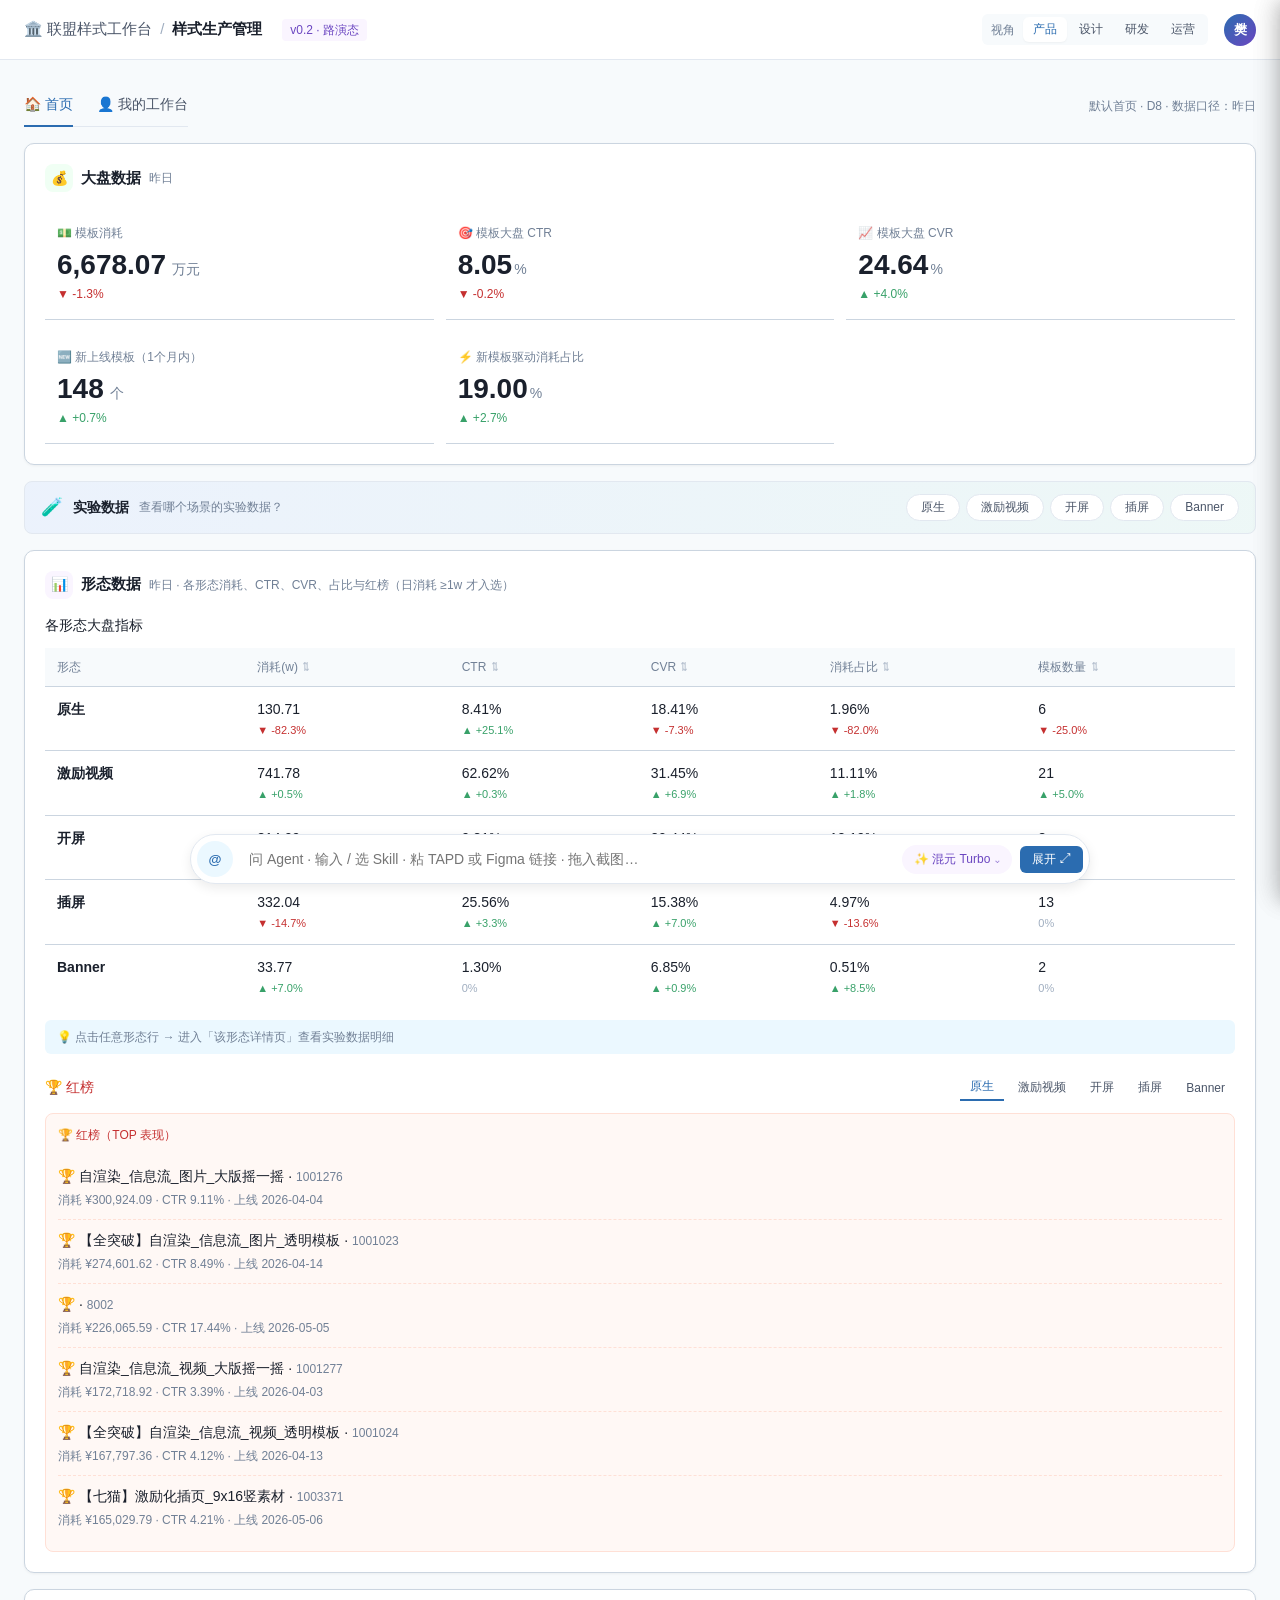
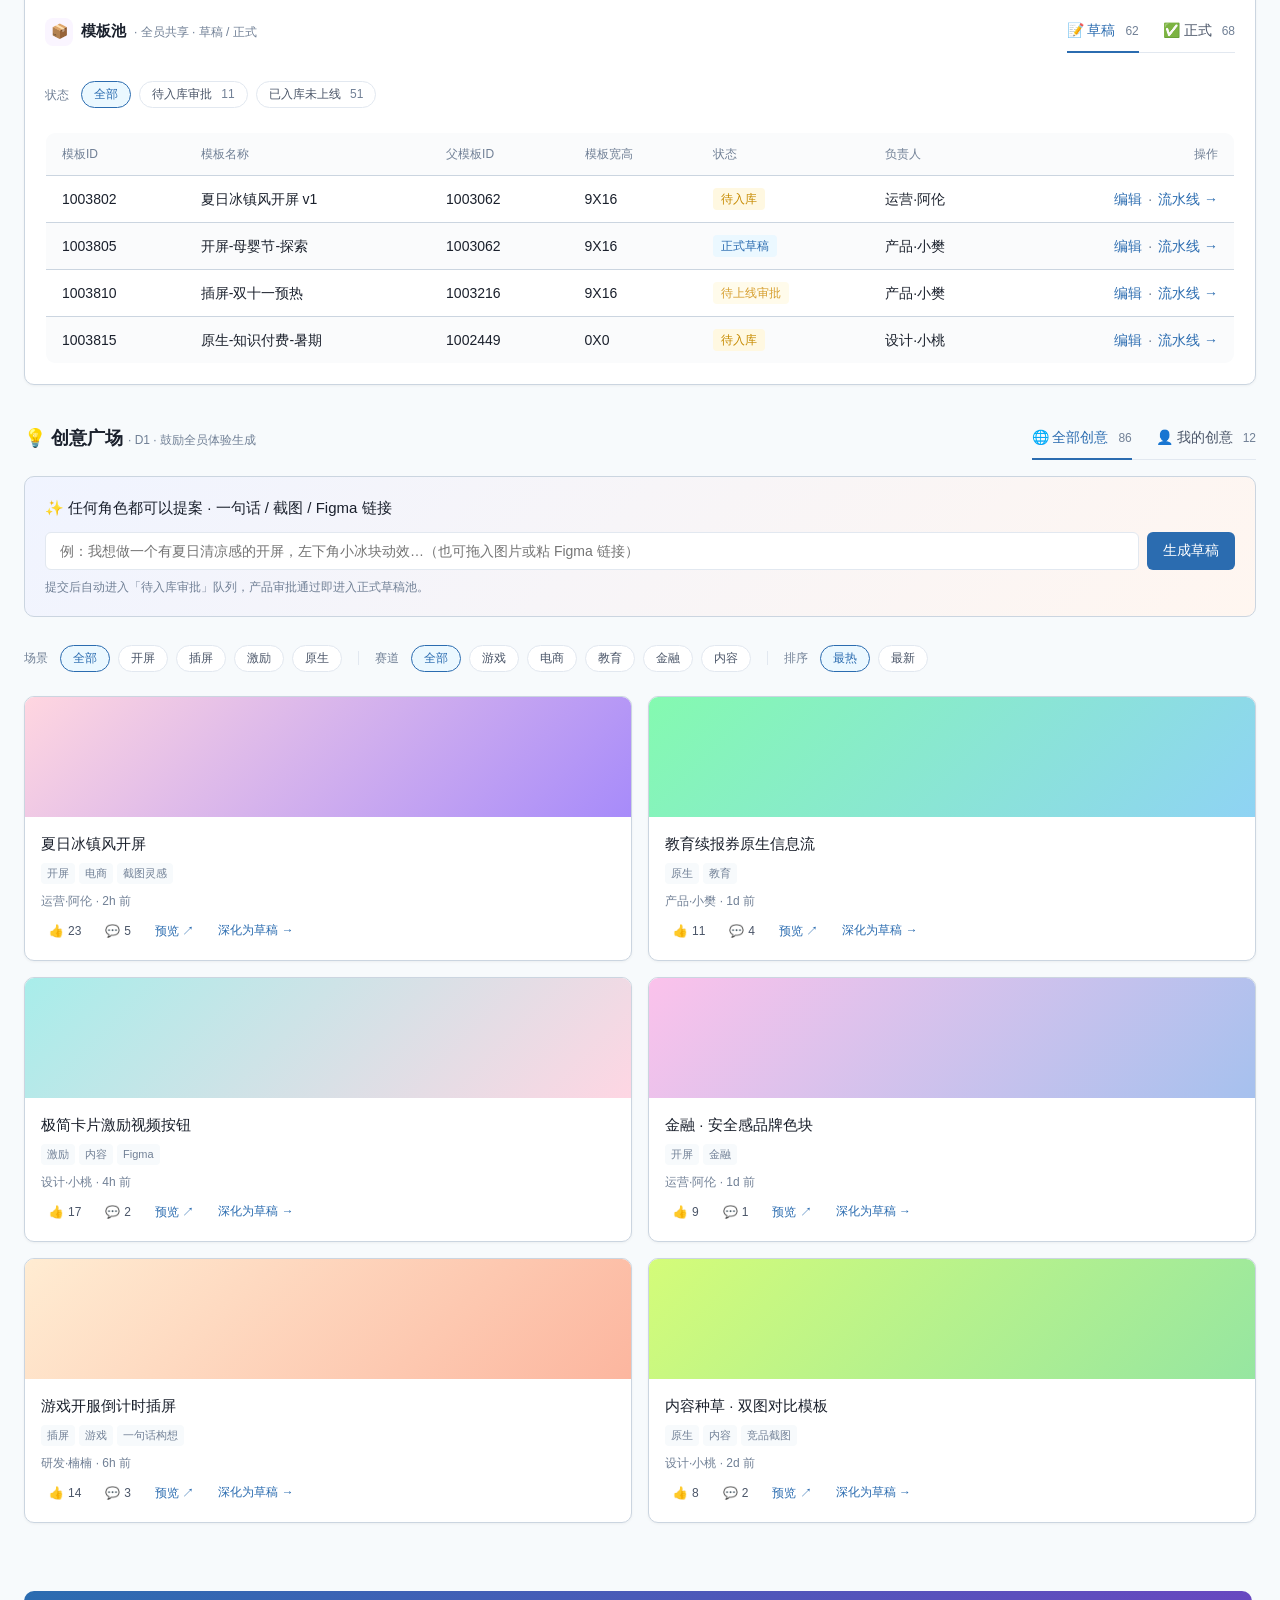
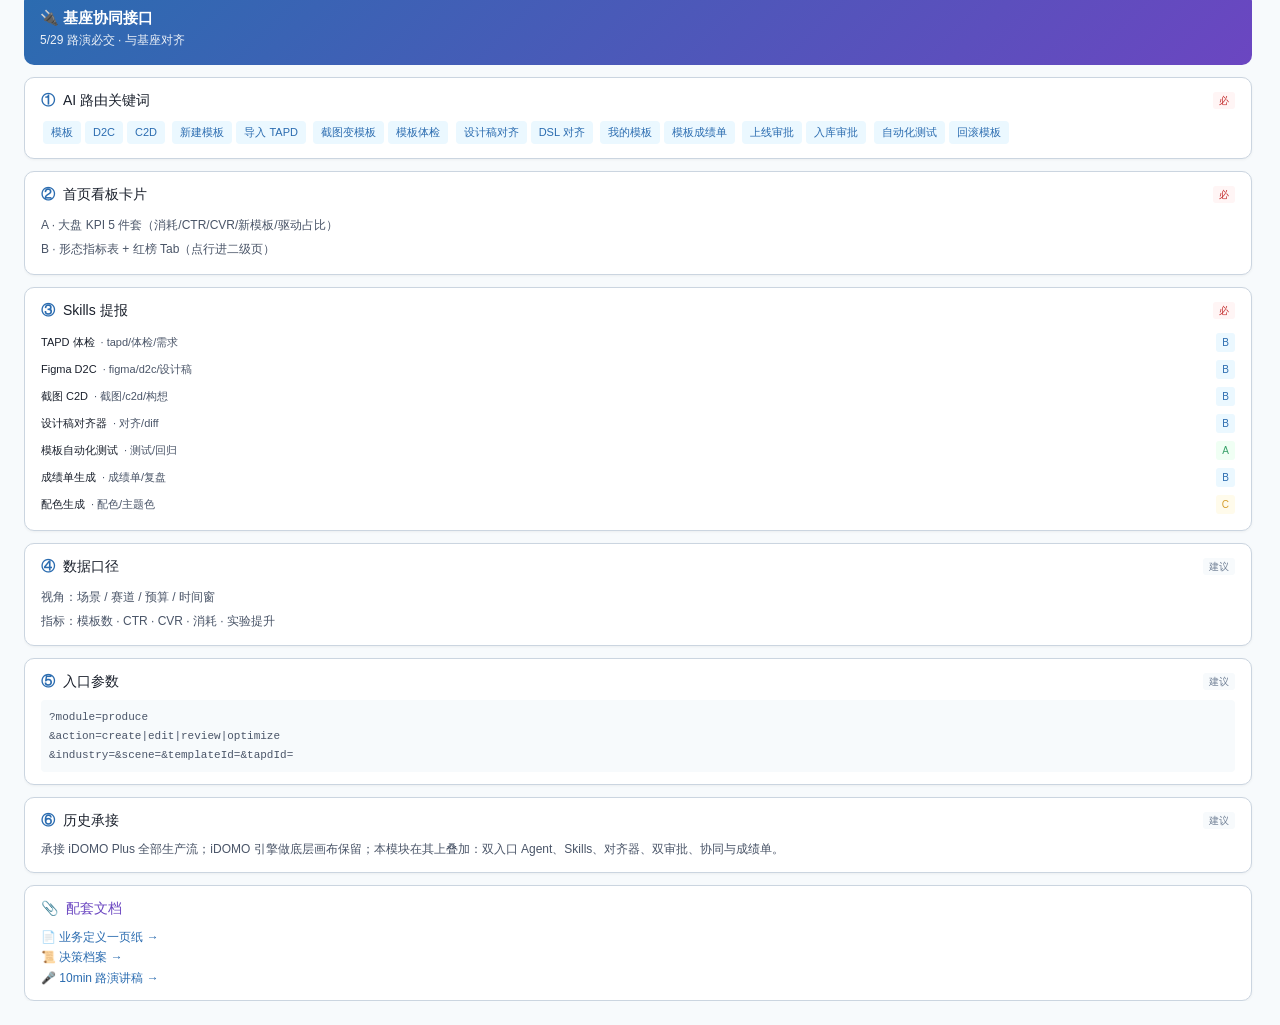
==== index.html @ f4c26e54 "init: 联盟样式工作台 · 样式生产管理 demo (v0.2 · 5/29 路演态)" ====
<!DOCTYPE html>
<html lang="zh-CN">
<head>
<meta charset="UTF-8" />
<meta name="viewport" content="width=device-width, initial-scale=1.0" />
<title>样式生产管理 · 联盟样式工作台子模块 Demo</title>
<link rel="stylesheet" href="./styles/tokens.css" />
<link rel="stylesheet" href="./styles/main.css" />
</head>
<body>
<!-- ========== 顶部导航 ========== -->
<header class="topbar">
  <div class="topbar-left">
    <a class="breadcrumb" href="https://yi0702.github.io/workbench-foundation/index.html" target="_blank">
      <span class="breadcrumb-home">🏛️ 联盟样式工作台</span>
      <span class="breadcrumb-sep">/</span>
      <span class="breadcrumb-current">样式生产管理</span>
    </a>
    <span class="ver-badge">v0.2 · 路演态</span>
  </div>
  <div class="topbar-right">
    <div class="role-switch" id="roleSwitch">
      <span class="role-label">视角</span>
      <button class="role-btn active" data-role="product">产品</button>
      <button class="role-btn" data-role="design">设计</button>
      <button class="role-btn" data-role="dev">研发</button>
      <button class="role-btn" data-role="ops">运营</button>
    </div>
    <div class="user-avatar" title="产品 · 小樊">樊</div>
  </div>
</header>

<!-- ========== 主体 ========== -->
<main class="layout">
  <!-- 中央内容 -->
  <section class="content">

    <!-- 1. 工作台：首页 / 我的工作台 -->
    <div id="dashboard" class="section">
      <div class="section-head">
        <div class="tab-group" role="tablist">
          <button class="tab active" data-tab="overview">🏠 首页</button>
          <button class="tab" data-tab="mine">👤 我的工作台</button>
        </div>
        <div class="section-head-aside">
          <span class="muted">默认首页 · D8 · 数据口径：昨日</span>
        </div>
      </div>

      <!-- ============ 首页 Tab ============ -->
      <div class="tab-pane active" data-pane="overview">

        <!-- 大盘数据 · 5 张 KPI 卡 -->
        <div class="board-card">
          <div class="board-card-head">
            <span class="board-card-icon money">💰</span>
            <span class="board-card-title">大盘数据</span>
            <span class="muted">昨日</span>
          </div>
          <div class="kpi-row">
            <div class="kpi">
              <div class="kpi-label">💵 模板消耗</div>
              <div class="kpi-num">6,678.07<small> 万元</small></div>
              <div class="kpi-trend down">▼ -1.3%</div>
            </div>
            <div class="kpi">
              <div class="kpi-label">🎯 模板大盘 CTR</div>
              <div class="kpi-num">8.05<small>%</small></div>
              <div class="kpi-trend down">▼ -0.2%</div>
            </div>
            <div class="kpi">
              <div class="kpi-label">📈 模板大盘 CVR</div>
              <div class="kpi-num">24.64<small>%</small></div>
              <div class="kpi-trend up">▲ +4.0%</div>
            </div>
            <div class="kpi">
              <div class="kpi-label">🆕 新上线模板（1个月内）</div>
              <div class="kpi-num">148<small> 个</small></div>
              <div class="kpi-trend up">▲ +0.7%</div>
            </div>
            <div class="kpi">
              <div class="kpi-label">⚡ 新模板驱动消耗占比</div>
              <div class="kpi-num">19.00<small>%</small></div>
              <div class="kpi-trend up">▲ +2.7%</div>
            </div>
          </div>
        </div>

        <!-- 实验数据快速入口 · 轻量场景选择器（不暴露过多） -->
        <div class="exp-quick-entry mt-16">
          <div class="exp-quick-left">
            <span class="exp-quick-icon">🧪</span>
            <span class="exp-quick-title">实验数据</span>
            <span class="muted">查看哪个场景的实验数据？</span>
          </div>
          <div class="exp-quick-right" id="expSceneEntry">
            <button class="pill" data-exp-scene="原生">原生</button>
            <button class="pill" data-exp-scene="激励视频">激励视频</button>
            <button class="pill" data-exp-scene="开屏">开屏</button>
            <button class="pill" data-exp-scene="插屏">插屏</button>
            <button class="pill" data-exp-scene="Banner">Banner</button>
          </div>
        </div>

        <!-- 形态数据 · 左指标表 + 右红榜 -->
        <div class="board-card mt-16">
          <div class="board-card-head">
            <span class="board-card-icon chart">📊</span>
            <span class="board-card-title">形态数据</span>
            <span class="muted">昨日 · 各形态消耗、CTR、CVR、占比与红榜（日消耗 ≥1w 才入选）</span>
          </div>

          <div class="form-grid">
            <!-- 左：形态指标表 -->
            <div class="form-left">
              <div class="form-sub-title">各形态大盘指标</div>
              <table class="form-table">
                <thead>
                  <tr>
                    <th>形态</th>
                    <th>消耗(w) <span class="th-sort">⇅</span></th>
                    <th>CTR <span class="th-sort">⇅</span></th>
                    <th>CVR <span class="th-sort">⇅</span></th>
                    <th>消耗占比 <span class="th-sort">⇅</span></th>
                    <th>模板数量 <span class="th-sort">⇅</span></th>
                  </tr>
                </thead>
                <tbody>
                  <tr class="form-row" data-form="原生">
                    <td><b>原生</b></td>
                    <td>130.71<div class="cell-trend down">▼ -82.3%</div></td>
                    <td>8.41%<div class="cell-trend up">▲ +25.1%</div></td>
                    <td>18.41%<div class="cell-trend down">▼ -7.3%</div></td>
                    <td>1.96%<div class="cell-trend down">▼ -82.0%</div></td>
                    <td>6<div class="cell-trend down">▼ -25.0%</div></td>
                  </tr>
                  <tr class="form-row" data-form="激励视频">
                    <td><b>激励视频</b></td>
                    <td>741.78<div class="cell-trend up">▲ +0.5%</div></td>
                    <td>62.62%<div class="cell-trend up">▲ +0.3%</div></td>
                    <td>31.45%<div class="cell-trend up">▲ +6.9%</div></td>
                    <td>11.11%<div class="cell-trend up">▲ +1.8%</div></td>
                    <td>21<div class="cell-trend up">▲ +5.0%</div></td>
                  </tr>
                  <tr class="form-row" data-form="开屏">
                    <td><b>开屏</b></td>
                    <td>814.09<div class="cell-trend up">▲ +294.4%</div></td>
                    <td>9.31%<div class="cell-trend down">▼ -46.3%</div></td>
                    <td>20.44%<div class="cell-trend up">▲ +1.3%</div></td>
                    <td>12.19%<div class="cell-trend up">▲ +299.7%</div></td>
                    <td>8<div class="cell-trend up">▲ +14.3%</div></td>
                  </tr>
                  <tr class="form-row" data-form="插屏">
                    <td><b>插屏</b></td>
                    <td>332.04<div class="cell-trend down">▼ -14.7%</div></td>
                    <td>25.56%<div class="cell-trend up">▲ +3.3%</div></td>
                    <td>15.38%<div class="cell-trend up">▲ +7.0%</div></td>
                    <td>4.97%<div class="cell-trend down">▼ -13.6%</div></td>
                    <td>13<div class="cell-trend zero">0%</div></td>
                  </tr>
                  <tr class="form-row" data-form="Banner">
                    <td><b>Banner</b></td>
                    <td>33.77<div class="cell-trend up">▲ +7.0%</div></td>
                    <td>1.30%<div class="cell-trend zero">0%</div></td>
                    <td>6.85%<div class="cell-trend up">▲ +0.9%</div></td>
                    <td>0.51%<div class="cell-trend up">▲ +8.5%</div></td>
                    <td>2<div class="cell-trend zero">0%</div></td>
                  </tr>
                </tbody>
              </table>
              <div class="form-tip">💡 点击任意形态行 → 进入「该形态详情页」查看实验数据明细</div>
            </div>

            <!-- 右：红榜 Tab -->
            <div class="form-right">
              <div class="form-sub-title">
                <span class="redlist-title">🏆 红榜</span>
                <div class="redlist-tabs">
                  <button class="redlist-tab active" data-redtab="原生">原生</button>
                  <button class="redlist-tab" data-redtab="激励视频">激励视频</button>
                  <button class="redlist-tab" data-redtab="开屏">开屏</button>
                  <button class="redlist-tab" data-redtab="插屏">插屏</button>
                  <button class="redlist-tab" data-redtab="Banner">Banner</button>
                </div>
              </div>
              <div class="redlist-content">
                <div class="redlist-pane active" data-redpane="原生">
                  <div class="redlist-tag">🏆 红榜（TOP 表现）</div>
                  <div class="redlist-item">
                    <div class="redlist-item-title"><span class="trophy">🏆</span>自渲染_信息流_图片_大版摇一摇 · <span class="tid">1001276</span></div>
                    <div class="redlist-item-meta">消耗 ¥300,924.09 · CTR 9.11% · 上线 2026-04-04</div>
                  </div>
                  <div class="redlist-item">
                    <div class="redlist-item-title"><span class="trophy">🏆</span>【全突破】自渲染_信息流_图片_透明模板 · <span class="tid">1001023</span></div>
                    <div class="redlist-item-meta">消耗 ¥274,601.62 · CTR 8.49% · 上线 2026-04-14</div>
                  </div>
                  <div class="redlist-item">
                    <div class="redlist-item-title"><span class="trophy">🏆</span>· <span class="tid">8002</span></div>
                    <div class="redlist-item-meta">消耗 ¥226,065.59 · CTR 17.44% · 上线 2026-05-05</div>
                  </div>
                  <div class="redlist-item">
                    <div class="redlist-item-title"><span class="trophy">🏆</span>自渲染_信息流_视频_大版摇一摇 · <span class="tid">1001277</span></div>
                    <div class="redlist-item-meta">消耗 ¥172,718.92 · CTR 3.39% · 上线 2026-04-03</div>
                  </div>
                  <div class="redlist-item">
                    <div class="redlist-item-title"><span class="trophy">🏆</span>【全突破】自渲染_信息流_视频_透明模板 · <span class="tid">1001024</span></div>
                    <div class="redlist-item-meta">消耗 ¥167,797.36 · CTR 4.12% · 上线 2026-04-13</div>
                  </div>
                  <div class="redlist-item">
                    <div class="redlist-item-title"><span class="trophy">🏆</span>【七猫】激励化插页_9x16竖素材 · <span class="tid">1003371</span></div>
                    <div class="redlist-item-meta">消耗 ¥165,029.79 · CTR 4.21% · 上线 2026-05-06</div>
                  </div>
                </div>
                <div class="redlist-pane" data-redpane="激励视频">
                  <div class="redlist-tag">🏆 红榜（TOP 表现）</div>
                  <div class="redlist-item">
                    <div class="redlist-item-title"><span class="trophy">🏆</span>双端_激励_1003723模板 · <span class="tid">1003723</span></div>
                    <div class="redlist-item-meta">消耗 ¥412,580.20 · CTR 62.5% · 上线 2026-04-22</div>
                  </div>
                  <div class="redlist-item">
                    <div class="redlist-item-title"><span class="trophy">🏆</span>双端_开插激励原生_26Y618 · <span class="tid">1003718</span></div>
                    <div class="redlist-item-meta">消耗 ¥305,128.40 · CTR 60.2% · 上线 2026-04-25</div>
                  </div>
                  <div class="redlist-item">
                    <div class="redlist-item-title"><span class="trophy">🏆</span>蚂蚁阿福定制化点击激励模板 · <span class="tid">1003680</span></div>
                    <div class="redlist-item-meta">消耗 ¥218,540.10 · CTR 61.8% · 上线 2026-05-01</div>
                  </div>
                </div>
                <div class="redlist-pane" data-redpane="开屏">
                  <div class="redlist-tag">🏆 红榜（TOP 表现）</div>
                  <div class="redlist-item">
                    <div class="redlist-item-title"><span class="trophy">🏆</span>商品信息居上_系统弹窗_开屏_大按钮 · <span class="tid">1003720</span></div>
                    <div class="redlist-item-meta">消耗 ¥421,083.50 · CTR 9.85% · 上线 2026-04-18</div>
                  </div>
                  <div class="redlist-item">
                    <div class="redlist-item-title"><span class="trophy">🏆</span>商品信息居下_系统弹窗_开屏_摇扭用 · <span class="tid">1003719</span></div>
                    <div class="redlist-item-meta">消耗 ¥393,012.80 · CTR 9.10% · 上线 2026-04-19</div>
                  </div>
                </div>
                <div class="redlist-pane" data-redpane="插屏">
                  <div class="redlist-tag">🏆 红榜（TOP 表现）</div>
                  <div class="redlist-item">
                    <div class="redlist-item-title"><span class="trophy">🏆</span>商品信息_系统弹窗_插屏半屏-9x16 · <span class="tid">1003721</span></div>
                    <div class="redlist-item-meta">消耗 ¥182,460.50 · CTR 25.6% · 上线 2026-04-20</div>
                  </div>
                  <div class="redlist-item">
                    <div class="redlist-item-title"><span class="trophy">🏆</span>[26Y618][常规]插屏半屏_炫光岛屿_16x9 · <span class="tid">1003769</span></div>
                    <div class="redlist-item-meta">消耗 ¥149,802.30 · CTR 24.8% · 上线 2026-05-12</div>
                  </div>
                </div>
                <div class="redlist-pane" data-redpane="Banner">
                  <div class="redlist-tag">🏆 红榜（TOP 表现）</div>
                  <div class="redlist-item">
                    <div class="redlist-item-title"><span class="trophy">🏆</span>Banner_品牌横版_v1 · <span class="tid">1002902</span></div>
                    <div class="redlist-item-meta">消耗 ¥18,420.30 · CTR 1.42% · 上线 2026-04-29</div>
                  </div>
                </div>
              </div>
            </div>
          </div>
        </div>

        <!-- ========== 模板池：草稿 / 正式（首页可见，全员共享） ========== -->
        <div id="pool" class="board-card mt-16">
          <div class="board-card-head">
            <span class="board-card-icon chart">📦</span>
            <span class="board-card-title">模板池</span>
            <span class="muted">· 全员共享 · 草稿 / 正式</span>
            <div class="board-card-aside">
              <div class="tab-group pool-tabs" role="tablist">
                <button class="tab active" data-pooltab="draft">📝 草稿 <span class="muted-num">62</span></button>
                <button class="tab" data-pooltab="formal">✅ 正式 <span class="muted-num">68</span></button>
              </div>
            </div>
          </div>

          <!-- 草稿 Tab -->
          <div class="pool-pane active" data-pane="draft">
            <div class="filter-bar">
              <span class="filter-label">状态</span>
              <button class="pill active">全部</button>
              <button class="pill">待入库审批 <span class="muted-num">11</span></button>
              <button class="pill">已入库未上线 <span class="muted-num">51</span></button>
            </div>
            <table class="data-table plain-table">
              <thead><tr><th>模板ID</th><th>模板名称</th><th>父模板ID</th><th>模板宽高</th><th>状态</th><th>负责人</th><th class="col-act">操作</th></tr></thead>
              <tbody>
                <tr class="tpl-row"><td>1003802</td><td>夏日冰镇风开屏 v1</td><td>1003062</td><td>9X16</td><td><span class="badge waitin">待入库</span></td><td>运营·阿伦</td><td class="col-act"><a class="link" href="javascript:void(0)" data-edit="1003802">编辑</a><span class="act-sep">·</span><a class="link" href="javascript:void(0)" data-pipeline="1003802">流水线 →</a></td></tr>
                <tr class="tpl-row"><td>1003805</td><td>开屏-母婴节-探索</td><td>1003062</td><td>9X16</td><td><span class="badge draft">正式草稿</span></td><td>产品·小樊</td><td class="col-act"><a class="link" href="javascript:void(0)" data-edit="1003805">编辑</a><span class="act-sep">·</span><a class="link" href="javascript:void(0)" data-pipeline="1003805">流水线 →</a></td></tr>
                <tr class="tpl-row"><td>1003810</td><td>插屏-双十一预热</td><td>1003216</td><td>9X16</td><td><span class="badge wait">待上线审批</span></td><td>产品·小樊</td><td class="col-act"><a class="link" href="javascript:void(0)" data-edit="1003810">编辑</a><span class="act-sep">·</span><a class="link" href="javascript:void(0)" data-pipeline="1003810">流水线 →</a></td></tr>
                <tr class="tpl-row"><td>1003815</td><td>原生-知识付费-暑期</td><td>1002449</td><td>0X0</td><td><span class="badge waitin">待入库</span></td><td>设计·小桃</td><td class="col-act"><a class="link" href="javascript:void(0)" data-edit="1003815">编辑</a><span class="act-sep">·</span><a class="link" href="javascript:void(0)" data-pipeline="1003815">流水线 →</a></td></tr>
              </tbody>
            </table>
          </div>

          <!-- 正式 Tab -->
          <div class="pool-pane" data-pane="formal">
            <div class="filter-bar">
              <span class="filter-label">状态</span>
              <button class="pill active">全部</button>
              <button class="pill">已上线</button>
              <button class="pill">已下线/归档</button>
            </div>
            <table class="data-table plain-table">
              <thead><tr><th>模板ID</th><th>模板名称</th><th>父模板ID</th><th>模板宽高</th><th>消耗</th><th>CTR</th><th>实验提升</th><th class="col-act">操作</th></tr></thead>
              <tbody>
                <tr class="tpl-row"><td>1003690</td><td>【小店】弹窗+商品信息_自渲染_信息流_视频_图文</td><td>1002819</td><td>0X0</td><td>¥421w</td><td>9.85%</td><td class="up">+38%</td><td class="col-act"><a class="link" href="javascript:void(0)" data-edit="1003690">编辑</a><span class="act-sep">·</span><a class="link" href="javascript:void(0)" data-report="1003690">成绩单 →</a></td></tr>
                <tr class="tpl-row"><td>1003723</td><td>双端_激励_1003723模板</td><td>1003680</td><td>9X16</td><td>¥412w</td><td>62.5%</td><td class="up">+27%</td><td class="col-act"><a class="link" href="javascript:void(0)" data-edit="1003723">编辑</a><span class="act-sep">·</span><a class="link" href="javascript:void(0)" data-report="1003723">成绩单 →</a></td></tr>
                <tr class="tpl-row"><td>1003721</td><td>商品信息_系统弹窗_插屏半屏-9x16视频-大区域-左下</td><td>1003216</td><td>9X16</td><td>¥182w</td><td>25.6%</td><td class="up">+24%</td><td class="col-act"><a class="link" href="javascript:void(0)" data-edit="1003721">编辑</a><span class="act-sep">·</span><a class="link" href="javascript:void(0)" data-report="1003721">成绩单 →</a></td></tr>
                <tr class="tpl-row"><td>1001023</td><td>【全突破】自渲染_信息流_图片_透明模板</td><td>—</td><td>0X0</td><td>¥274w</td><td>8.49%</td><td>-</td><td class="col-act"><a class="link" href="javascript:void(0)" data-edit="1001023">编辑</a><span class="act-sep">·</span><a class="link" href="javascript:void(0)" data-report="1001023">成绩单 →</a></td></tr>
              </tbody>
            </table>
          </div>
        </div>
        <!-- ========== /模板池 ========== -->

      </div>
      <!-- ============ /首页 Tab ============ -->

      <!-- ============ 我的工作台 Tab ============ -->
      <div class="tab-pane" data-pane="mine">
        <div class="tab-group sub" role="tablist">
          <button class="subtab active" data-subtab="own">📂 我参与的</button>
          <button class="subtab" data-subtab="fav">⭐ 我收藏的</button>
          <button class="subtab role-only" data-subtab="approve">✅ 待我审批 <span class="dot">3</span></button>
        </div>

        <!-- 我参与的：实验数据看板 + 模板列表（参考图3） -->
        <div class="subtab-pane active" data-pane="own">

          <!-- ========== 我的实验数据看板 ========== -->
          <div class="board-card my-exp-board">
            <div class="board-card-head">
              <span class="board-card-icon chart">🧪</span>
              <span class="board-card-title">我当前的实验数据</span>
              <span class="muted">3 个在跑实验 · 5 个已全量 · 数据口径：昨日</span>
              <span class="board-card-aside">
                <a class="link sm" href="javascript:void(0)" id="goAllMyExp">查看我的全部实验 →</a>
              </span>
            </div>

            <!-- 我的实验 KPI 4 件套 -->
            <div class="kpi-row">
              <div class="kpi">
                <div class="kpi-label">🧪 在跑实验</div>
                <div class="kpi-num">3<small> 个</small></div>
                <div class="kpi-trend up">▲ 较上周 +1</div>
              </div>
              <div class="kpi">
                <div class="kpi-label">💵 我的实验消耗</div>
                <div class="kpi-num">98.4<small> 万元</small></div>
                <div class="kpi-trend up">▲ +12.6%</div>
              </div>
              <div class="kpi">
                <div class="kpi-label">📈 平均 GMV 提升</div>
                <div class="kpi-num">+18.2<small>%</small></div>
                <div class="kpi-trend up">▲ +3.1pp</div>
              </div>
              <div class="kpi">
                <div class="kpi-label">✅ 已全量 / 我提案</div>
                <div class="kpi-num">5<small> / 8</small></div>
                <div class="kpi-trend up">▲ 通过率 62.5%</div>
              </div>
            </div>

            <!-- 我的在跑实验列表 -->
            <div class="my-exp-list">
              <div class="my-exp-list-title">▶ 在跑中的实验</div>
              <table class="data-table plain-table compact">
                <thead>
                  <tr>
                    <th>实验名称</th>
                    <th>关联模板</th>
                    <th>状态</th>
                    <th>消耗</th>
                    <th>GMV</th>
                    <th>CTR</th>
                    <th>CVR</th>
                    <th class="col-act">操作</th>
                  </tr>
                </thead>
                <tbody>
                  <tr>
                    <td>双端_插屏半屏_左下大区域商品信息实验</td>
                    <td><a class="link" href="javascript:void(0)" data-pipeline="1003721">1003721</a></td>
                    <td><span class="exp-status st-running">运行中 · 第 6 天</span></td>
                    <td class="up">▲ +2.10%</td>
                    <td class="up">▲ +5.40%</td>
                    <td class="up">▲ +0.62%</td>
                    <td class="up">▲ +0.31%</td>
                    <td class="col-act"><a class="link" href="javascript:void(0)">🔗 查看</a></td>
                  </tr>
                  <tr>
                    <td>双端_开插激励原生_26Y618模板上线实验</td>
                    <td><a class="link" href="javascript:void(0)" data-pipeline="1003737">1003737</a></td>
                    <td><span class="exp-status st-running">运行中 · 第 3 天</span></td>
                    <td class="up">▲ +0.06%</td>
                    <td class="up">▲ +0.17%</td>
                    <td class="down">▼ -0.10%</td>
                    <td class="down">▼ -0.01%</td>
                    <td class="col-act"><a class="link" href="javascript:void(0)">🔗 查看</a></td>
                  </tr>
                  <tr>
                    <td>双端_插屏半屏_炫光岛屿_16x9 模板实验</td>
                    <td><a class="link" href="javascript:void(0)" data-pipeline="1003769">1003769</a></td>
                    <td><span class="exp-status st-running">运行中 · 第 2 天</span></td>
                    <td class="up">▲ +1.85%</td>
                    <td class="up">▲ +2.24%</td>
                    <td class="up">▲ +0.45%</td>
                    <td class="up">▲ +0.12%</td>
                    <td class="col-act"><a class="link" href="javascript:void(0)">🔗 查看</a></td>
                  </tr>
                </tbody>
              </table>
            </div>
          </div>
          <!-- ========== /我的实验数据看板 ========== -->

          <div class="my-tpl-section-title">📂 我参与的模板列表</div>
          <div class="table-toolbar">
            <input class="search-input" id="myTplSearch" placeholder="搜索模板 ID / 名称 / 父模板…" />
            <div class="table-toolbar-right" id="myTplStageFilter">
              <button class="pill active" data-stage="all">全部</button>
              <button class="pill" data-stage="编辑中">编辑中</button>
              <button class="pill" data-stage="测试中">测试中</button>
              <button class="pill" data-stage="草稿上线">草稿上线</button>
              <button class="pill" data-stage="实验中">实验中</button>
              <button class="pill" data-stage="已上线">已上线</button>
            </div>
          </div>
          <table class="data-table plain-table">
            <thead>
              <tr>
                <th>模板ID</th>
                <th>模板名称</th>
                <th>父模板ID</th>
                <th>模板宽高</th>
                <th>创意规格IDS</th>
                <th>当前阶段</th>
                <th class="col-act">操作</th>
              </tr>
            </thead>
            <tbody>
              <tr class="tpl-row" data-tpl="1003690">
                <td>1003690</td>
                <td>【小店】弹窗+商品信息_自渲染_信息流_视频_图文</td>
                <td>1002819</td>
                <td>0X0</td>
                <td class="ids">2147,1766,351,865,2107,2106,1414,1413,1529,585,866,1874,862,1109</td>
                <td><span class="stage-pill stage-online">已上线</span></td>
                <td class="col-act">
                  <a class="link" href="javascript:void(0)" data-edit="1003690">编辑</a>
                  <span class="act-sep">·</span>
                  <a class="link" href="javascript:void(0)" data-report="1003690">成绩单 →</a>
                </td>
              </tr>
              <tr class="tpl-row" data-tpl="1003737">
                <td>1003737</td>
                <td>【小店】商品信息_直播氛围_自渲染_沉浸式_视频_图文</td>
                <td>1002449</td>
                <td>0X0</td>
                <td class="ids">866,585,1413,1414,1529,2107,2106,862,1109</td>
                <td><span class="stage-pill stage-exp">实验中</span></td>
                <td class="col-act">
                  <a class="link" href="javascript:void(0)" data-edit="1003737">编辑</a>
                  <span class="act-sep">·</span>
                  <a class="link" href="javascript:void(0)" data-pipeline="1003737">流水线 →</a>
                </td>
              </tr>
              <tr class="tpl-row" data-tpl="1003721">
                <td>1003721</td>
                <td>商品信息_系统弹窗_插屏半屏-9x16视频-大区域-左下</td>
                <td>1003216</td>
                <td>9X16</td>
                <td class="ids">1529,2107,2106,1414,1413,585,866,862,1109</td>
                <td><span class="stage-pill stage-draft">草稿上线</span></td>
                <td class="col-act">
                  <a class="link" href="javascript:void(0)" data-edit="1003721">编辑</a>
                  <span class="act-sep">·</span>
                  <a class="link" href="javascript:void(0)" data-pipeline="1003721">流水线 →</a>
                </td>
              </tr>
              <tr class="tpl-row" data-tpl="1003720">
                <td>1003720</td>
                <td>商品信息居上_系统弹窗_开屏_大按钮单向白手_竖滑视频</td>
                <td>1003062</td>
                <td>9X16</td>
                <td class="ids">866,1414,2106,2107,1413,585,1529,862,1109</td>
                <td><span class="stage-pill stage-test">测试中</span></td>
                <td class="col-act">
                  <a class="link" href="javascript:void(0)" data-edit="1003720">编辑</a>
                  <span class="act-sep">·</span>
                  <a class="link" href="javascript:void(0)" data-pipeline="1003720">流水线 →</a>
                </td>
              </tr>
              <tr class="tpl-row" data-tpl="1003719">
                <td>1003719</td>
                <td>商品信息居下_系统弹窗_摇扭用_开屏_大按钮单向白手</td>
                <td>1003062</td>
                <td>9X16</td>
                <td class="ids">866,1414,2106,2107,1413,585,1529,862,1109</td>
                <td><span class="stage-pill stage-edit">编辑中</span></td>
                <td class="col-act">
                  <a class="link" href="javascript:void(0)" data-edit="1003719">编辑</a>
                  <span class="act-sep">·</span>
                  <a class="link" href="javascript:void(0)" data-pipeline="1003719">流水线 →</a>
                </td>
              </tr>
              <tr class="tpl-row" data-tpl="1003728">
                <td>1003728</td>
                <td>[小说短剧]标准版深转激励-激励浏览(1735)</td>
                <td>1003380</td>
                <td>0X0</td>
                <td class="ids">1735</td>
                <td><span class="stage-pill stage-online">已上线</span></td>
                <td class="col-act">
                  <a class="link" href="javascript:void(0)" data-edit="1003728">编辑</a>
                  <span class="act-sep">·</span>
                  <a class="link" href="javascript:void(0)" data-report="1003728">成绩单 →</a>
                </td>
              </tr>
              <tr class="tpl-row" data-tpl="1003769">
                <td>1003769</td>
                <td>[26Y618][常规]插屏半屏_炫光岛屿_16x9视频</td>
                <td>1003396</td>
                <td>9X16</td>
                <td class="ids">865,351,1766,1874</td>
                <td><span class="stage-pill stage-exp">实验中</span></td>
                <td class="col-act">
                  <a class="link" href="javascript:void(0)" data-edit="1003769">编辑</a>
                  <span class="act-sep">·</span>
                  <a class="link" href="javascript:void(0)" data-pipeline="1003769">流水线 →</a>
                </td>
              </tr>
              <tr class="tpl-row" data-tpl="1003768">
                <td>1003768</td>
                <td>[26Y618][常规]插屏半屏_炫光岛屿_9x16视频</td>
                <td>1003395</td>
                <td>9X16</td>
                <td class="ids">585,866,1529,862,1109</td>
                <td><span class="stage-pill stage-edit">编辑中</span></td>
                <td class="col-act">
                  <a class="link" href="javascript:void(0)" data-edit="1003768">编辑</a>
                  <span class="act-sep">·</span>
                  <a class="link" href="javascript:void(0)" data-pipeline="1003768">流水线 →</a>
                </td>
              </tr>
            </tbody>
          </table>
        </div>

        <div class="subtab-pane" data-pane="fav">
          <div class="table-toolbar">
            <input class="search-input" placeholder="搜索我收藏的模板…" />
            <div class="table-toolbar-right">
              <span class="muted">共 4 个收藏</span>
            </div>
          </div>
          <table class="data-table plain-table">
            <thead>
              <tr>
                <th>模板ID</th>
                <th>模板名称</th>
                <th>形态</th>
                <th>消耗</th>
                <th>CTR</th>
                <th>实验提升</th>
                <th>收藏于</th>
                <th class="col-act">操作</th>
              </tr>
            </thead>
            <tbody>
              <tr class="tpl-row">
                <td>1003723</td>
                <td>双端_激励_1003723模板</td>
                <td>激励视频</td>
                <td>¥412w</td>
                <td>62.5%</td>
                <td class="up">+27%</td>
                <td>5/22</td>
                <td class="col-act">
                  <a class="link" href="javascript:void(0)" data-edit="1003723">编辑</a>
                  <span class="act-sep">·</span>
                  <a class="link" href="javascript:void(0)" data-report="1003723">成绩单 →</a>
                  <span class="act-sep">·</span>
                  <a class="link sm" href="javascript:void(0)" title="取消收藏">★</a>
                </td>
              </tr>
              <tr class="tpl-row">
                <td>1003720</td>
                <td>商品信息居上_系统弹窗_开屏_大按钮</td>
                <td>开屏</td>
                <td>¥421w</td>
                <td>9.85%</td>
                <td class="up">+22%</td>
                <td>5/18</td>
                <td class="col-act">
                  <a class="link" href="javascript:void(0)" data-edit="1003720">编辑</a>
                  <span class="act-sep">·</span>
                  <a class="link" href="javascript:void(0)" data-report="1003720">成绩单 →</a>
                  <span class="act-sep">·</span>
                  <a class="link sm" href="javascript:void(0)" title="取消收藏">★</a>
                </td>
              </tr>
              <tr class="tpl-row">
                <td>1001023</td>
                <td>【全突破】自渲染_信息流_图片_透明模板</td>
                <td>原生</td>
                <td>¥274w</td>
                <td>8.49%</td>
                <td>基线</td>
                <td>5/10</td>
                <td class="col-act">
                  <a class="link" href="javascript:void(0)" data-edit="1001023">编辑</a>
                  <span class="act-sep">·</span>
                  <a class="link" href="javascript:void(0)" data-report="1001023">成绩单 →</a>
                  <span class="act-sep">·</span>
                  <a class="link sm" href="javascript:void(0)" title="取消收藏">★</a>
                </td>
              </tr>
              <tr class="tpl-row">
                <td>1003769</td>
                <td>[26Y618][常规]插屏半屏_炫光岛屿_16x9视频</td>
                <td>插屏</td>
                <td>¥149w</td>
                <td>24.8%</td>
                <td class="up">+19%</td>
                <td>5/12</td>
                <td class="col-act">
                  <a class="link" href="javascript:void(0)" data-edit="1003769">编辑</a>
                  <span class="act-sep">·</span>
                  <a class="link" href="javascript:void(0)" data-pipeline="1003769">流水线 →</a>
                  <span class="act-sep">·</span>
                  <a class="link sm" href="javascript:void(0)" title="取消收藏">★</a>
                </td>
              </tr>
            </tbody>
          </table>
        </div>

        <div class="subtab-pane" data-pane="approve">
          <div class="banner-tip">🔐 仅产品视角可见 · 双审批中的「草稿入库审批」队列</div>
          <div class="approve-list">
            <div class="approve-item">
              <div class="approve-main">
                <div class="approve-title">激励-周年庆抽奖-zero01 <span class="badge waitin">待入库</span></div>
                <div class="approve-meta">提案人：运营·阿伦 · 来源：创意广场 · 创建于 2h 前</div>
                <div class="approve-desc">从「截图灵感」一键 C2D 生成，已通过 Smart Prompt 微调 3 轮。</div>
              </div>
              <div class="approve-act">
                <button class="btn-primary sm">通过 · 入库</button>
                <button class="btn-ghost sm">驳回</button>
                <button class="btn-text sm">预览</button>
              </div>
            </div>
            <div class="approve-item">
              <div class="approve-main">
                <div class="approve-title">原生-知识付费-暑期 <span class="badge waitin">待入库</span></div>
                <div class="approve-meta">提案人：设计·小桃 · 来源：Figma D2C · 创建于 5h 前</div>
                <div class="approve-desc">对齐器 diff 仅 1 项（圆角 8→12），已自动建议接受设计稿。</div>
              </div>
              <div class="approve-act">
                <button class="btn-primary sm">通过 · 入库</button>
                <button class="btn-ghost sm">驳回</button>
                <button class="btn-text sm">预览</button>
              </div>
            </div>
            <div class="approve-item">
              <div class="approve-main">
                <div class="approve-title">开屏-AI 助手发布-畅想 <span class="badge waitin">待入库</span></div>
                <div class="approve-meta">提案人：研发·楠楠 · 来源：创意广场提案 · 创建于 1d 前</div>
                <div class="approve-desc">未跑自动化测试，建议补测后再决定。</div>
              </div>
              <div class="approve-act">
                <button class="btn-primary sm" disabled>通过 · 入库</button>
                <button class="btn-ghost sm">驳回</button>
                <button class="btn-text sm">预览</button>
              </div>
            </div>
          </div>
        </div>
      </div>
      <!-- ============ /我的工作台 Tab ============ -->
    </div>

    <!-- 2. 创意广场 -->
    <div id="ideas-section" class="section">
      <div class="section-head">
        <h2 class="section-title">💡 创意广场 <span class="muted">· D1 · 鼓励全员体验生成</span></h2>
        <div class="tab-group" role="tablist">
          <button class="tab active" data-ideatab="all">🌐 全部创意 <span class="muted-num">86</span></button>
          <button class="tab" data-ideatab="mine">👤 我的创意 <span class="muted-num">12</span></button>
        </div>
      </div>

      <!-- 全部创意 Tab -->
      <div class="ideatab-pane active" data-ideapane="all">
      <div class="ideas-input-card">
        <div class="ideas-input-title">✨ 任何角色都可以提案 · 一句话 / 截图 / Figma 链接</div>
        <div class="ideas-input-row">
          <input class="ideas-input" placeholder="例：我想做一个有夏日清凉感的开屏，左下角小冰块动效…（也可拖入图片或粘 Figma 链接）" />
          <button class="btn-primary">生成草稿</button>
        </div>
        <div class="ideas-input-tip">提交后自动进入「待入库审批」队列，产品审批通过即进入正式草稿池。</div>
      </div>

      <div class="filter-bar">
        <span class="filter-label">场景</span>
        <button class="pill active">全部</button>
        <button class="pill">开屏</button>
        <button class="pill">插屏</button>
        <button class="pill">激励</button>
        <button class="pill">原生</button>
        <span class="filter-divider"></span>
        <span class="filter-label">赛道</span>
        <button class="pill active">全部</button>
        <button class="pill">游戏</button>
        <button class="pill">电商</button>
        <button class="pill">教育</button>
        <button class="pill">金融</button>
        <button class="pill">内容</button>
        <span class="filter-divider"></span>
        <span class="filter-label">排序</span>
        <button class="pill active">最热</button>
        <button class="pill">最新</button>
      </div>

      <div class="masonry">
        <div class="idea-card">
          <div class="idea-cover" style="background:linear-gradient(135deg,#ffd6e0,#a78bfa);"></div>
          <div class="idea-body">
            <div class="idea-title">夏日冰镇风开屏</div>
            <div class="idea-tags"><span class="tag">开屏</span><span class="tag">电商</span><span class="tag">截图灵感</span></div>
            <div class="idea-meta">运营·阿伦 · 2h 前</div>
            <div class="idea-actions">
              <button class="btn-icon">👍 <span>23</span></button>
              <button class="btn-icon">💬 <span>5</span></button>
              <a class="btn-text sm" href="preview.html?id=I-2601&title=夏日冰镇风开屏" target="_blank" rel="noopener">预览 ↗</a>
              <button class="btn-text sm">深化为草稿 →</button>
            </div>
          </div>
        </div>
        <div class="idea-card">
          <div class="idea-cover" style="background:linear-gradient(135deg,#a8edea,#fed6e3);"></div>
          <div class="idea-body">
            <div class="idea-title">极简卡片激励视频按钮</div>
            <div class="idea-tags"><span class="tag">激励</span><span class="tag">内容</span><span class="tag">Figma</span></div>
            <div class="idea-meta">设计·小桃 · 4h 前</div>
            <div class="idea-actions">
              <button class="btn-icon">👍 <span>17</span></button>
              <button class="btn-icon">💬 <span>2</span></button>
              <a class="btn-text sm" href="preview.html?id=I-2602&title=极简卡片激励视频按钮" target="_blank" rel="noopener">预览 ↗</a>
              <button class="btn-text sm">深化为草稿 →</button>
            </div>
          </div>
        </div>
        <div class="idea-card">
          <div class="idea-cover" style="background:linear-gradient(135deg,#ffecd2,#fcb69f);"></div>
          <div class="idea-body">
            <div class="idea-title">游戏开服倒计时插屏</div>
            <div class="idea-tags"><span class="tag">插屏</span><span class="tag">游戏</span><span class="tag">一句话构想</span></div>
            <div class="idea-meta">研发·楠楠 · 6h 前</div>
            <div class="idea-actions">
              <button class="btn-icon">👍 <span>14</span></button>
              <button class="btn-icon">💬 <span>3</span></button>
              <a class="btn-text sm" href="preview.html?id=I-2603&title=游戏开服倒计时插屏" target="_blank" rel="noopener">预览 ↗</a>
              <button class="btn-text sm">深化为草稿 →</button>
            </div>
          </div>
        </div>
        <div class="idea-card">
          <div class="idea-cover" style="background:linear-gradient(135deg,#84fab0,#8fd3f4);"></div>
          <div class="idea-body">
            <div class="idea-title">教育续报券原生信息流</div>
            <div class="idea-tags"><span class="tag">原生</span><span class="tag">教育</span></div>
            <div class="idea-meta">产品·小樊 · 1d 前</div>
            <div class="idea-actions">
              <button class="btn-icon">👍 <span>11</span></button>
              <button class="btn-icon">💬 <span>4</span></button>
              <a class="btn-text sm" href="preview.html?id=I-2604&title=教育续报券原生信息流" target="_blank" rel="noopener">预览 ↗</a>
              <button class="btn-text sm">深化为草稿 →</button>
            </div>
          </div>
        </div>
        <div class="idea-card">
          <div class="idea-cover" style="background:linear-gradient(135deg,#fbc2eb,#a6c1ee);"></div>
          <div class="idea-body">
            <div class="idea-title">金融 · 安全感品牌色块</div>
            <div class="idea-tags"><span class="tag">开屏</span><span class="tag">金融</span></div>
            <div class="idea-meta">运营·阿伦 · 1d 前</div>
            <div class="idea-actions">
              <button class="btn-icon">👍 <span>9</span></button>
              <button class="btn-icon">💬 <span>1</span></button>
              <a class="btn-text sm" href="preview.html?id=I-2605&title=金融 · 安全感品牌色块" target="_blank" rel="noopener">预览 ↗</a>
              <button class="btn-text sm">深化为草稿 →</button>
            </div>
          </div>
        </div>
        <div class="idea-card">
          <div class="idea-cover" style="background:linear-gradient(135deg,#d4fc79,#96e6a1);"></div>
          <div class="idea-body">
            <div class="idea-title">内容种草 · 双图对比模板</div>
            <div class="idea-tags"><span class="tag">原生</span><span class="tag">内容</span><span class="tag">竞品截图</span></div>
            <div class="idea-meta">设计·小桃 · 2d 前</div>
            <div class="idea-actions">
              <button class="btn-icon">👍 <span>8</span></button>
              <button class="btn-icon">💬 <span>2</span></button>
              <a class="btn-text sm" href="preview.html?id=I-2606&title=内容种草 · 双图对比模板" target="_blank" rel="noopener">预览 ↗</a>
              <button class="btn-text sm">深化为草稿 →</button>
            </div>
          </div>
        </div>
      </div>
      </div>
      <!-- /全部创意 Tab -->

      <!-- 我的创意 Tab -->
      <div class="ideatab-pane" data-ideapane="mine">
        <div class="my-idea-summary">
          <div class="mi-summary-item">
            <div class="mi-num">12</div>
            <div class="mi-label">我的提案</div>
          </div>
          <div class="mi-summary-item">
            <div class="mi-num">8</div>
            <div class="mi-label">已入库</div>
          </div>
          <div class="mi-summary-item">
            <div class="mi-num">3</div>
            <div class="mi-label">已上线</div>
          </div>
          <div class="mi-summary-item">
            <div class="mi-num"><span class="up">+18%</span></div>
            <div class="mi-label">平均 GMV 提升</div>
          </div>
          <div class="mi-summary-aside">
            <button class="btn-primary sm">+ 新建提案</button>
          </div>
        </div>

        <div class="filter-bar">
          <span class="filter-label">状态</span>
          <button class="pill active">全部</button>
          <button class="pill">草稿中</button>
          <button class="pill">待入库</button>
          <button class="pill">已入库</button>
          <button class="pill">已上线</button>
          <span class="filter-divider"></span>
          <span class="filter-label">场景</span>
          <button class="pill active">全部</button>
          <button class="pill">开屏</button>
          <button class="pill">插屏</button>
          <button class="pill">激励</button>
          <button class="pill">原生</button>
        </div>

        <div class="masonry">
          <div class="idea-card mine">
            <div class="idea-cover" style="background:linear-gradient(135deg,#84fab0,#8fd3f4);">
              <span class="idea-cover-badge">已上线</span>
            </div>
            <div class="idea-body">
              <div class="idea-title">教育续报券原生信息流</div>
              <div class="idea-tags"><span class="tag">原生</span><span class="tag">教育</span></div>
              <div class="idea-meta">产品·小樊 · 1d 前 · 关联模板 1003728</div>
              <div class="idea-actions">
                <button class="btn-icon">👍 <span>11</span></button>
                <button class="btn-icon">💬 <span>4</span></button>
                <a class="btn-text sm" href="preview.html?id=I-2604&title=教育续报券原生信息流" target="_blank" rel="noopener">预览 ↗</a>
                <a class="btn-text sm" href="javascript:void(0)" data-report="1003728">成绩单 →</a>
              </div>
            </div>
          </div>

          <div class="idea-card mine">
            <div class="idea-cover" style="background:linear-gradient(135deg,#fbc2eb,#a6c1ee);">
              <span class="idea-cover-badge ok">已入库</span>
            </div>
            <div class="idea-body">
              <div class="idea-title">开屏-母婴节-探索</div>
              <div class="idea-tags"><span class="tag">开屏</span><span class="tag">电商</span></div>
              <div class="idea-meta">产品·小樊 · 3d 前 · 关联草稿 1003805</div>
              <div class="idea-actions">
                <button class="btn-icon">👍 <span>14</span></button>
                <button class="btn-icon">💬 <span>2</span></button>
                <a class="btn-text sm" href="preview.html?id=I-3001&title=开屏-母婴节-探索" target="_blank" rel="noopener">预览 ↗</a>
                <button class="btn-text sm">流水线 →</button>
              </div>
            </div>
          </div>

          <div class="idea-card mine">
            <div class="idea-cover" style="background:linear-gradient(135deg,#ffecd2,#fcb69f);">
              <span class="idea-cover-badge wait">待入库</span>
            </div>
            <div class="idea-body">
              <div class="idea-title">插屏-双十一预热-极简金</div>
              <div class="idea-tags"><span class="tag">插屏</span><span class="tag">电商</span><span class="tag">Figma</span></div>
              <div class="idea-meta">产品·小樊 · 5d 前 · 待我自己审批</div>
              <div class="idea-actions">
                <button class="btn-icon">👍 <span>6</span></button>
                <button class="btn-icon">💬 <span>1</span></button>
                <a class="btn-text sm" href="preview.html?id=I-3002&title=插屏-双十一预热-极简金" target="_blank" rel="noopener">预览 ↗</a>
                <button class="btn-text sm">深化为草稿 →</button>
              </div>
            </div>
          </div>

          <div class="idea-card mine">
            <div class="idea-cover" style="background:linear-gradient(135deg,#a18cd1,#fbc2eb);">
              <span class="idea-cover-badge draft">草稿中</span>
            </div>
            <div class="idea-body">
              <div class="idea-title">激励视频-知识付费-复购</div>
              <div class="idea-tags"><span class="tag">激励</span><span class="tag">教育</span></div>
              <div class="idea-meta">产品·小樊 · 7d 前 · AI 生成中</div>
              <div class="idea-actions">
                <button class="btn-icon">👍 <span>3</span></button>
                <button class="btn-icon">💬 <span>0</span></button>
                <a class="btn-text sm" href="preview.html?id=I-3003&title=激励视频-知识付费-复购" target="_blank" rel="noopener">预览 ↗</a>
                <button class="btn-text sm">继续编辑 →</button>
              </div>
            </div>
          </div>

          <div class="idea-card mine">
            <div class="idea-cover" style="background:linear-gradient(135deg,#d4fc79,#96e6a1);">
              <span class="idea-cover-badge">已上线</span>
            </div>
            <div class="idea-body">
              <div class="idea-title">原生-知识付费-暑期招生</div>
              <div class="idea-tags"><span class="tag">原生</span><span class="tag">教育</span></div>
              <div class="idea-meta">产品·小樊 · 14d 前 · 关联模板 1001023</div>
              <div class="idea-actions">
                <button class="btn-icon">👍 <span>22</span></button>
                <button class="btn-icon">💬 <span>9</span></button>
                <a class="btn-text sm" href="preview.html?id=I-3004&title=原生-知识付费-暑期招生" target="_blank" rel="noopener">预览 ↗</a>
                <a class="btn-text sm" href="javascript:void(0)" data-report="1001023">成绩单 →</a>
              </div>
            </div>
          </div>

          <div class="idea-card mine">
            <div class="idea-cover" style="background:linear-gradient(135deg,#ffd6e0,#a78bfa);">
              <span class="idea-cover-badge ok">已入库</span>
            </div>
            <div class="idea-body">
              <div class="idea-title">开屏-618 大促-夏日清凉</div>
              <div class="idea-tags"><span class="tag">开屏</span><span class="tag">电商</span><span class="tag">截图灵感</span></div>
              <div class="idea-meta">产品·小樊 · 18d 前 · 关联草稿 1003802</div>
              <div class="idea-actions">
                <button class="btn-icon">👍 <span>31</span></button>
                <button class="btn-icon">💬 <span>12</span></button>
                <a class="btn-text sm" href="preview.html?id=I-3005&title=开屏-618 大促-夏日清凉" target="_blank" rel="noopener">预览 ↗</a>
                <button class="btn-text sm">流水线 →</button>
              </div>
            </div>
          </div>
        </div>
      </div>
      <!-- /我的创意 Tab -->

    </div>

  </section>

  <!-- 右侧固定侧栏：基座协同接口 -->
  <aside class="sidebar">
    <div class="sidebar-head">
      <div class="sidebar-title">🔌 基座协同接口</div>
      <div class="sidebar-sub">5/29 路演必交 · 与基座对齐</div>
    </div>

    <div class="api-card">
      <div class="api-head"><span class="api-no">①</span><span class="api-name">AI 路由关键词</span><span class="api-must">必</span></div>
      <div class="api-body">
        <span class="kw">模板</span><span class="kw">D2C</span><span class="kw">C2D</span>
        <span class="kw">新建模板</span><span class="kw">导入 TAPD</span>
        <span class="kw">截图变模板</span><span class="kw">模板体检</span>
        <span class="kw">设计稿对齐</span><span class="kw">DSL 对齐</span>
        <span class="kw">我的模板</span><span class="kw">模板成绩单</span>
        <span class="kw">上线审批</span><span class="kw">入库审批</span>
        <span class="kw">自动化测试</span><span class="kw">回滚模板</span>
      </div>
    </div>

    <div class="api-card">
      <div class="api-head"><span class="api-no">②</span><span class="api-name">首页看板卡片</span><span class="api-must">必</span></div>
      <div class="api-body">
        <div class="api-line">A · 大盘 KPI 5 件套（消耗/CTR/CVR/新模板/驱动占比）</div>
        <div class="api-line">B · 形态指标表 + 红榜 Tab（点行进二级页）</div>
      </div>
    </div>

    <div class="api-card">
      <div class="api-head"><span class="api-no">③</span><span class="api-name">Skills 提报</span><span class="api-must">必</span></div>
      <div class="api-body">
        <div class="skill-row"><b>TAPD 体检</b> · tapd/体检/需求 <span class="lvl">B</span></div>
        <div class="skill-row"><b>Figma D2C</b> · figma/d2c/设计稿 <span class="lvl">B</span></div>
        <div class="skill-row"><b>截图 C2D</b> · 截图/c2d/构想 <span class="lvl">B</span></div>
        <div class="skill-row"><b>设计稿对齐器</b> · 对齐/diff <span class="lvl">B</span></div>
        <div class="skill-row"><b>模板自动化测试</b> · 测试/回归 <span class="lvl a">A</span></div>
        <div class="skill-row"><b>成绩单生成</b> · 成绩单/复盘 <span class="lvl">B</span></div>
        <div class="skill-row"><b>配色生成</b> · 配色/主题色 <span class="lvl c">C</span></div>
      </div>
    </div>

    <div class="api-card">
      <div class="api-head"><span class="api-no">④</span><span class="api-name">数据口径</span><span class="api-opt">建议</span></div>
      <div class="api-body">
        <div class="api-line">视角：场景 / 赛道 / 预算 / 时间窗</div>
        <div class="api-line">指标：模板数 · CTR · CVR · 消耗 · 实验提升</div>
      </div>
    </div>

    <div class="api-card">
      <div class="api-head"><span class="api-no">⑤</span><span class="api-name">入口参数</span><span class="api-opt">建议</span></div>
      <div class="api-body">
        <code class="api-code">?module=produce<br/>&action=create|edit|review|optimize<br/>&industry=&scene=&templateId=&tapdId=</code>
      </div>
    </div>

    <div class="api-card">
      <div class="api-head"><span class="api-no">⑥</span><span class="api-name">历史承接</span><span class="api-opt">建议</span></div>
      <div class="api-body">
        承接 iDOMO Plus 全部生产流；iDOMO 引擎做底层画布保留；本模块在其上叠加：双入口 Agent、Skills、对齐器、双审批、协同与成绩单。
      </div>
    </div>

    <!-- 三件套独立外链 -->
    <div class="api-card decision-card">
      <div class="api-head"><span class="api-no">📎</span><span class="api-name">配套文档</span></div>
      <div class="api-body">
        <a class="link" href="./onepager.html" target="_blank">📄 业务定义一页纸 →</a><br/>
        <a class="link" href="./decisions.html" target="_blank">📜 决策档案 →</a><br/>
        <a class="link" href="./script.html" target="_blank">🎤 10min 路演讲稿 →</a>
      </div>
    </div>
  </aside>
</main>

<!-- ========== Agent 输入条（常驻） ========== -->
<div class="agent-bar" id="agentBar">
  <button class="agent-bar-icon">@</button>
  <input class="agent-bar-input" placeholder="问 Agent · 输入 / 选 Skill · 粘 TAPD 或 Figma 链接 · 拖入截图…" id="agentBarInput" />
  <div class="agent-bar-actions">
    <button class="agent-mode-btn">✨ 混元 Turbo ⌄</button>
    <button class="btn-primary sm" id="openAgent">展开 ⤢</button>
  </div>
</div>

<!-- ========== Agent 抽屉 ========== -->
<div class="agent-drawer" id="agentDrawer">
  <div class="agent-drawer-head">
    <div class="agent-drawer-title">🤖 模板生产 Agent</div>
    <div class="agent-drawer-close" id="closeAgent">✕</div>
  </div>
  <div class="agent-tabs">
    <button class="agent-tab active" data-agent-tab="standard">📋 标准流（TAPD）</button>
    <button class="agent-tab" data-agent-tab="zero">🌀 零稿流（构想/截图）</button>
  </div>

  <div class="agent-pane active" data-pane="standard">
    <div class="agent-msg ai">
      <div class="msg-bubble">
        Hi 我是模板生产 Agent。粘一条 TAPD 链接，我会自动跑 <b>Skill: TAPD 体检</b>，提取关键元素并建议如何创建模板。
      </div>
    </div>
    <div class="agent-msg user">
      <div class="msg-bubble">
        https://tapd.tencent.com/123456/prong/stories/view/789<br/>
        需求：开屏 · 夏日清凉风 · 限时下单
      </div>
    </div>
    <div class="agent-msg ai">
      <div class="msg-bubble">
        ✓ TAPD 体检通过 · 识别要素：<br/>
        · 场景：开屏 · 投放周期：6/15-7/10 · 主推 SKU：3<br/>
        · 关键文案：夏日清凉风 / 限时下单<br/>
        · 缺失：⚠ 暂无设计稿，是否进入「零稿流」从 Figma/截图生成？<br/>
        <button class="inline-btn">创建模板</button>
        <button class="inline-btn ghost">切到零稿流</button>
      </div>
    </div>
    <div class="agent-msg ai">
      <div class="msg-bubble">
        ✓ 已创建模板「开屏-夏日冰镇风 v1」<br/>
        · 物理属性已自动配置（1080x1920 / 横竖切换 / iDOMO 引擎 v3）<br/>
        · 已挂载到「我经手」<br/>
        <button class="inline-btn">查看流水线</button>
      </div>
    </div>
  </div>

  <div class="agent-pane" data-pane="zero">
    <div class="agent-msg ai">
      <div class="msg-bubble">
        把你心里的画面拖进来——可以是：<br/>
        · 一句话构想 · 一张竞品截图 · 一个 Figma 链接<br/>
        我会跑 <b>Skill: 截图 C2D</b> 或 <b>Figma D2C</b>，先生成 Web 草稿再 D2C 进 iDOMO。
      </div>
    </div>
    <div class="zero-input-area">
      <div class="zero-drop">📎 拖入图片 / Figma 链接 / 输入一句话…</div>
      <button class="btn-primary sm">生成草稿</button>
    </div>
    <div class="zero-tip">⚠ 通过此入口生成的模板会进入「待入库审批」队列（D2 · 双审批），鼓励但不直接入库。</div>
  </div>

  <div class="agent-context">
    <div class="ctx-row"><span class="ctx-k">上下文</span><span class="ctx-v">当前模板：开屏-夏日冰镇风 v1 · 步骤②</span></div>
    <div class="ctx-row"><span class="ctx-k">已挂载 Skills</span><span class="ctx-v"><span class="kw">TAPD 体检</span><span class="kw">Figma D2C</span><span class="kw">截图 C2D</span><span class="kw">设计稿对齐器</span></span></div>
    <div class="ctx-row"><span class="ctx-k">最近对话</span><span class="ctx-v"><a href="#" class="link sm">5/28 · 双十一预热模板生成</a> · <a href="#" class="link sm">5/27 · 母婴节模板对齐</a></span></div>
  </div>
</div>
<div class="agent-mask" id="agentMask"></div>

<!-- ========== 二级抽屉 · 形态详情（实验数据） ========== -->
<div class="side-drawer" id="formDrawer">
  <div class="side-drawer-head">
    <div>
      <div class="side-drawer-title" id="formDrawerTitle">原生 · 形态详情</div>
      <div class="side-drawer-sub">从大盘形态行进入 · 实验数据明细</div>
    </div>
    <div class="side-drawer-close" data-close="form">✕</div>
  </div>
  <div class="side-drawer-body">
    <div class="exp-section-title" id="expSectionTitle">原生 · 8 个实验</div>
    <table class="data-table plain-table">
      <thead><tr><th>实验名称</th><th>状态</th><th>消耗 ⇅</th><th>GMV ⇅</th><th>CTR ⇅</th><th>CVR ⇅</th><th class="col-act">链接</th></tr></thead>
      <tbody id="expTbody">
        <!-- 由 JS 渲染 -->
      </tbody>
    </table>
  </div>
</div>

<!-- ========== 二级抽屉 · 模板生产流水线 ========== -->
<div class="side-drawer wide" id="pipelineDrawer">
  <div class="side-drawer-head">
    <div>
      <div class="side-drawer-title" id="pipelineDrawerTitle">模板生产流水线</div>
      <div class="side-drawer-sub" id="pipelineDrawerSub">编辑 · 测试 · 草稿上线 · 实验 · 正式上线 · 底层画布：iDOMO 引擎</div>
    </div>
    <div class="side-drawer-close" data-close="pipeline">✕</div>
  </div>
  <div class="side-drawer-body">

    <!-- Stepper -->
    <div class="stepper">
      <div class="step done" data-step="1"><span class="step-no">1</span><span class="step-name">需求&创建</span></div>
      <div class="step done active" data-step="2"><span class="step-no">2</span><span class="step-name">设计对齐</span><span class="step-tag">嵌入对齐器</span></div>
      <div class="step" data-step="3"><span class="step-no">3</span><span class="step-name">编辑</span></div>
      <div class="step" data-step="4"><span class="step-no">4</span><span class="step-name">测试</span></div>
      <div class="step" data-step="5"><span class="step-no">5</span><span class="step-name">草稿上线</span><span class="step-tag">入库审批</span></div>
      <div class="step" data-step="6"><span class="step-no">6</span><span class="step-name">实验</span></div>
      <div class="step" data-step="7"><span class="step-no">7</span><span class="step-name">正式上线</span><span class="step-tag">上线审批</span></div>
      <div class="step" data-step="8"><span class="step-no">8</span><span class="step-name">成绩单</span></div>
    </div>

    <!-- Step Panel -->
    <div class="step-panel">

      <!-- Step 2 · 对齐器 -->
      <div class="step-content active" data-step-content="2">
        <div class="step-content-head">
          <h3>② 设计对齐 · Figma vs DSL Diff <span class="badge skill">Skill: 设计稿对齐器 (B)</span></h3>
          <p class="muted">D3 决策：不做"以谁为准"的强约束，让两边并排可见、人来定夺。</p>
        </div>
        <div class="aligner">
          <div class="aligner-col">
            <div class="aligner-col-head">🎨 Figma 视觉源（设计师上传）</div>
            <div class="aligner-canvas figma-canvas">
              <div class="ph-rect" style="top:8%;left:8%;width:84%;height:38%;background:linear-gradient(135deg,#a8edea,#fed6e3);border-radius:16px;"></div>
              <div class="ph-text" style="top:50%;left:8%;font-size:22px;font-weight:600;">夏日冰镇风</div>
              <div class="ph-text" style="top:58%;left:8%;font-size:14px;color:#666;">超值清凉 · 限时下单</div>
              <div class="ph-btn" style="top:72%;left:8%;width:120px;height:40px;border-radius:20px;background:#3370FF;color:#fff;">立即查看</div>
            </div>
          </div>
          <div class="aligner-col">
            <div class="aligner-col-head">⚙️ DSL 渲染（iDOMO 引擎实时）</div>
            <div class="aligner-canvas dsl-canvas">
              <div class="ph-rect diff" style="top:8%;left:8%;width:84%;height:38%;background:linear-gradient(135deg,#a8edea,#fed6e3);border-radius:8px;"></div>
              <div class="ph-text" style="top:50%;left:8%;font-size:22px;font-weight:600;">夏日冰镇风</div>
              <div class="ph-text diff" style="top:58%;left:8%;font-size:14px;color:#999;">超值清凉 · 限时下单</div>
              <div class="ph-btn" style="top:72%;left:8%;width:120px;height:40px;border-radius:20px;background:#3370FF;color:#fff;">立即查看</div>
            </div>
          </div>
        </div>
        <div class="diff-list">
          <div class="diff-row">
            <div class="diff-tag">差异 #1</div>
            <div class="diff-desc"><b>主图圆角</b> · Figma 16px / DSL 8px</div>
            <div class="diff-act">
              <button class="btn-primary sm">采纳 Figma</button>
              <button class="btn-ghost sm">保留 DSL</button>
            </div>
          </div>
          <div class="diff-row">
            <div class="diff-tag">差异 #2</div>
            <div class="diff-desc"><b>副标题颜色</b> · Figma #666 / DSL #999</div>
            <div class="diff-act">
              <button class="btn-primary sm">采纳 Figma</button>
              <button class="btn-ghost sm">保留 DSL</button>
            </div>
          </div>
          <div class="diff-row resolved">
            <div class="diff-tag ok">已对齐 ✓</div>
            <div class="diff-desc"><b>按钮主色</b> · 一致 #3370FF</div>
            <div class="diff-act"><span class="muted">无需处理</span></div>
          </div>
        </div>
        <div class="step-foot">
          <button class="btn-ghost">⟵ 返回 ① 需求&创建</button>
          <button class="btn-primary">前往 ③ 编辑 ⟶</button>
        </div>
      </div>

      <!-- Step 5 · 草稿上线（入库审批） -->
      <div class="step-content" data-step-content="5">
        <div class="step-content-head">
          <h3>⑤ 草稿上线 · 入库审批 <span class="badge wait">D2 · 双审批 · 第一道</span></h3>
          <p class="muted">本平台新增「草稿入库审批」· 限制：仅产品角色可审批。</p>
        </div>
        <div class="card approve-card">
          <div class="card-title">第一道 · 草稿入库审批</div>
          <div class="card-sub">通过后进入公共草稿池，可被其他模板复用</div>
          <ul class="rule-list">
            <li class="ok">✅ 编辑 / 测试 / 自动化回归</li>
            <li class="no">❌ 未通过则不可被搜到 / 不可被复用 / 不可上线</li>
          </ul>
          <div class="card-state"><span class="badge ok">已通过 · 入库</span> by 产品·小樊 · 5h 前</div>
        </div>
      </div>

      <!-- Step 7 · 正式上线（上线审批） -->
      <div class="step-content" data-step-content="7">
        <div class="step-content-head">
          <h3>⑦ 正式上线 · 上线审批 <span class="badge wait">D2 · 双审批 · 第二道</span></h3>
          <p class="muted">沿用 iDOMO 现状 · 设计 + 产品双签。</p>
        </div>
        <div class="card approve-card">
          <div class="card-title">第二道 · 上线审批</div>
          <div class="card-sub">通过后正式投放线上流量</div>
          <div class="approve-pending">
            <div class="approve-pending-row"><span>设计 Review · 小桃</span><span class="badge wait">待审</span></div>
            <div class="approve-pending-row"><span>产品复核 · 小樊</span><span class="badge wait">待审</span></div>
          </div>
          <div class="card-foot">
            <button class="btn-primary sm">提交两位审批人</button>
            <button class="btn-ghost sm">查看历史审批</button>
          </div>
        </div>
      </div>

      <!-- Step 8 · 成绩单（动态填充） -->
      <div class="step-content" data-step-content="8">
        <div class="step-content-head">
          <h3>⑧ 模板数据成绩单 <span class="badge ok" id="reportOnlineBadge">已上线 7 天</span></h3>
          <p class="muted">本成绩单按模板维度生成，包含模板基础信息、核心指标、关联实验、异常归因与调优建议；上线满 7 天后自动出 v1 报告。</p>
        </div>
        <div class="ai-line">🤖 <b>AI 在这里做什么：</b>对比模板表现 vs 大盘 / 同形态基线，<b>自动归因</b>（CTR 异常 → 是封面图、文案、还是落地页）+ <b>给出调优建议</b>（克隆为 v2 / 调整素材 / 回滚），并自动生成企微战报。</div>

        <!-- 空态：未上线模板 -->
        <div class="report-empty" id="reportEmpty" style="display:none;">
          <div class="report-empty-icon">📊</div>
          <div class="report-empty-title">成绩单尚未生成</div>
          <div class="report-empty-sub">该模板还未上线，需走完 ⑤草稿上线 → ⑥实验 → ⑦正式上线，并积累至少 24h 真实曝光数据后，系统会自动出第一份成绩单。</div>
          <div class="report-empty-foot">
            <button class="btn-ghost sm" data-jump-empty="2">回到当前阶段</button>
          </div>
        </div>

        <!-- 真正的成绩单 -->
        <div id="reportFull">
          <!-- 模板基础信息条 -->
          <div class="report-tplinfo">
            <div class="report-tplinfo-thumb" id="reportThumb">📱</div>
            <div class="report-tplinfo-main">
              <div class="report-tplinfo-name" id="reportTplName">—</div>
              <div class="report-tplinfo-meta">
                <span>模板ID：<b id="reportTplId">—</b></span>
                <span>父模板：<b id="reportParentId">—</b></span>
                <span>形态：<b id="reportForm">—</b></span>
                <span>宽高：<b id="reportSize">—</b></span>
                <span>上线日：<b id="reportOnlineDate">—</b></span>
                <span>上线时长：<b id="reportOnlineDays">—</b></span>
              </div>
              <div class="report-tplinfo-ids">
                <span class="muted">创意规格IDS：</span><span id="reportSpecIds" class="ids">—</span>
              </div>
            </div>
          </div>

          <!-- 核心指标 6 宫格 -->
          <div class="report-kpi-grid">
            <div class="report-kpi"><div class="rk-label">累计消耗</div><div class="rk-num" id="rkCost">—</div></div>
            <div class="report-kpi"><div class="rk-label">CTR</div><div class="rk-num" id="rkCtr">—</div></div>
            <div class="report-kpi"><div class="rk-label">CVR</div><div class="rk-num" id="rkCvr">—</div></div>
            <div class="report-kpi"><div class="rk-label">GMV 提升</div><div class="rk-num up" id="rkGmv">—</div></div>
            <div class="report-kpi"><div class="rk-label">日均曝光</div><div class="rk-num" id="rkImp">—</div></div>
            <div class="report-kpi"><div class="rk-label">大盘排名</div><div class="rk-num" id="rkRank">—</div></div>
          </div>

          <div class="grid-2" style="margin-top:16px;">
            <!-- 卡片报告 -->
            <div class="card report-card">
              <div class="report-head">
                <div class="report-title">📊 卡片报告</div>
                <div class="report-meta" id="reportSubMeta">—</div>
              </div>

              <div class="report-block">
                <div class="report-block-title">🧪 关联实验</div>
                <div class="report-exp-list" id="reportExpList">
                  <div class="muted">无关联实验</div>
                </div>
              </div>

              <div class="report-block">
                <div class="report-block-title">⚠️ 异常归因</div>
                <div class="report-block-text" id="reportAnomaly">—</div>
              </div>
              <div class="report-block">
                <div class="report-block-title">💡 调优建议</div>
                <div class="report-block-text" id="reportSuggest">—</div>
              </div>
              <div class="report-foot">
                <button class="btn-primary sm">克隆为 v2 草稿</button>
                <button class="btn-ghost sm">导出 PDF</button>
                <button class="btn-text sm danger">↩ 回滚到上一版</button>
              </div>
            </div>

            <!-- 企微卡片 -->
            <div class="card wecom-card">
              <div class="wecom-head">
                <div class="wecom-icon">企</div>
                <div class="wecom-meta">
                  <div class="wecom-title">联盟样式 · 模板战报</div>
                  <div class="wecom-time">来自工作台机器人 · 每日 09:00</div>
                </div>
              </div>
              <div class="wecom-body">
                <div class="wecom-h1">📈 模板表现速报</div>
                <div class="wecom-row"><b id="wecomTplName">—</b></div>
                <div class="wecom-row">CTR <b id="wecomCtr">—</b> · 消耗 <b id="wecomCost">—</b> · GMV <b style="color:#00B96B" id="wecomGmv">—</b></div>
                <div class="wecom-divider"></div>
                <div class="wecom-h2">⚠️ 提醒</div>
                <div class="wecom-row" id="wecomAnomaly">—</div>
                <div class="wecom-divider"></div>
                <div class="wecom-h2">💡 建议</div>
                <div class="wecom-row" id="wecomSuggest">—</div>
                <div class="wecom-actions">
                  <button class="wecom-btn">查看完整成绩单</button>
                  <button class="wecom-btn ghost">克隆 v2</button>
                </div>
              </div>
              <div class="wecom-foot" id="wecomFoot">点击查看</div>
            </div>
          </div>
        </div>
      </div>

      <!-- 通用步骤兜底 -->
      <div class="step-content" data-step-content="1">
        <div class="step-content-head"><h3>① 需求 & 创建模板</h3><p class="muted">从 TAPD 拉取需求 → Skill: TAPD 体检 → 自动新建模板（物理属性 / 引擎版本 / 引用骨架）。</p></div>
        <div class="card"><div class="card-sub">已完成。模板：开屏-夏日冰镇风 v1 · 1080×1920 · iDOMO 引擎 v3</div></div>
      </div>
      <div class="step-content" data-step-content="3">
        <div class="step-content-head"><h3>③ 编辑</h3><p class="muted">在 iDOMO 画布中编辑（D5：本平台不重做，作为上层壳）。</p></div>
        <div class="card"><div class="card-sub">→ 跳转 iDOMO 画布编辑 · 编辑完成后自动回到本流水线步骤④。</div><button class="btn-primary sm" style="margin-top:12px;">打开 iDOMO 画布</button></div>
      </div>
      <div class="step-content" data-step-content="4">
        <div class="step-content-head"><h3>④ 测试 <span class="badge skill">Skill: 模板自动化测试 (A)</span></h3><p class="muted">自动跑模板回归用例 · 物理属性合规 · 多分辨率适配 · 多机型预览。</p></div>
        <div class="ai-line">🤖 <b>AI 在这里做什么：</b>读取模板 DSL + 历史 bug 库，<b>自动生成本次回归测试 case</b>（覆盖物理属性 / 多分辨率 / 多机型），无需人工编排。</div>
        <div class="card"><div class="card-sub">最近一次测试 · 通过率 24/24 · 用时 38s · 其中 9 条由 AI 新增</div></div>
      </div>
      <div class="step-content" data-step-content="6">
        <div class="step-content-head"><h3>⑥ 实验</h3><p class="muted">配置 AB 实验 · 流量分桶 · 指标观测窗口（CTR/CVR/GMV）。</p></div>
        <div class="card"><div class="card-sub">实验 ID：EXP-2026-0529-01 · 实验期 · 10% 流量灰度</div></div>
      </div>

    </div>

    <div class="step-nav">
      <button class="step-nav-btn" data-jump="2">跳到 ② 对齐器</button>
      <button class="step-nav-btn" data-jump="5">跳到 ⑤ 入库审批</button>
      <button class="step-nav-btn" data-jump="7">跳到 ⑦ 上线审批</button>
      <button class="step-nav-btn" data-jump="8">跳到 ⑧ 成绩单</button>
    </div>
  </div>
</div>

<div class="side-drawer-mask" id="sideDrawerMask"></div>

<script src="./scripts/main.js"></script>
</body>
</html>
---- styles/tokens.css ----
/* ============================================================
   视觉令牌 · 完全对齐基座 workbench-foundation
   来源：直接抓取 https://yi0702.github.io/workbench-foundation/styles.css
   原则：
     - 仅修改 token 数值，不改业务样式与 HTML 结构
     - 命名沿用本 demo 既有 var 名，把"值"映射到基座真实值
     - 业务里硬编码的功能色（红包绿 / 徽章配色等）不动
   ============================================================ */
:root {
  /* === 主色 / 辅色（基座 Tailwind 蓝体系） === */
  --color-primary:        #2b6cb0;   /* 基座 --primary */
  --color-primary-hover:  #1e4a8a;   /* 基座 --primary-dark */
  --color-primary-soft:   #ebf8ff;   /* 基座蓝色软背景 */
  --color-primary-light:  #4299e1;   /* 基座 --primary-light，焦点环用 */

  --color-purple:         #6b46c1;   /* 基座社区紫（mp-user / 社区技能） */
  --color-purple-soft:    #faf5ff;   /* 基座紫色软背景 */

  --color-success:        #38a169;   /* 基座 --success */
  --color-success-soft:   #f0fff4;
  --color-warning:        #d69e2e;   /* 基座 --warn */
  --color-warning-soft:   #fffbeb;
  --color-danger:         #c53030;   /* 基座 --danger */
  --color-danger-soft:    #fff5f5;

  /* === 中性（基座灰阶 + 米色元注释体系） === */
  --color-bg:             #f7fafc;   /* 基座 --bg */
  --color-card:           #ffffff;   /* 基座 --bg-section */
  --color-card-2:         #f7fafc;   /* 基座次级背景统一也是浅灰 */
  --color-demo-bg:        #fafaf6;   /* 基座 --meta-bg 米色，给"走查注释"用 */
  --color-text-1:         #1a202c;   /* 基座 --text */
  --color-text-2:         #4a5568;   /* 基座 --text-sub */
  --color-text-3:         #718096;   /* 基座 --text-light */
  --color-text-4:         #a0aec0;   /* 基座更浅的灰，禁用态用 */
  --color-border:         #e2e8f0;   /* 基座 --border */
  --color-border-2:       #cbd5e0;   /* 基座 --border-strong */

  /* === 圆角（基座更克制：卡片 10px，不是 12px） === */
  --radius-card:          10px;      /* 基座 board-card / scene-card */
  --radius-md:            8px;       /* 基座 module-section 等中尺寸 */
  --radius-btn:           6px;       /* 基座 model-selector / skill-tab */
  --radius-pill:          14px;      /* 基座 hint-tag / filter-chip */
  --radius-badge:         4px;       /* 基座 env-tag / btn-apply */

  /* === 阴影（基座规范：极轻） === */
  --shadow-card:          0 1px 3px rgba(0,0,0,0.05);     /* 基座 --shadow-sm */
  --shadow-card-hover:    0 4px 12px rgba(0,0,0,0.08);    /* 基座 --shadow-md */
  --shadow-pop:           0 4px 12px rgba(0,0,0,0.08);    /* 基座弹层用同一档 */

  /* === 间距（保持，与基座间距体系一致） === */
  --sp-1: 4px;
  --sp-2: 8px;
  --sp-3: 12px;
  --sp-4: 16px;
  --sp-5: 20px;
  --sp-6: 24px;
  --sp-8: 32px;

  /* === 字号（向基座靠：基座正文 14px，标题更克制） === */
  --fs-h1:   22px;  /* 基座 module-header h1 */
  --fs-h2:   18px;  /* 基座 layer-header h2 */
  --fs-h3:   15px;  /* 基座 module-section h2 */
  --fs-body: 14px;  /* 基座正文 */
  --fs-cap:  12px;  /* 基座辅助文本 */

  /* === 字体栈（与基座完全一致） === */
  --ff-base: -apple-system, BlinkMacSystemFont, "PingFang SC",
             "Hiragino Sans GB", "Microsoft YaHei", sans-serif;
}
---- styles/main.css ----
/* ================================
 * 主样式 · 样式生产管理 Demo v0.1
 * ================================ */
* { box-sizing: border-box; margin: 0; padding: 0; }
html, body { height: 100%; }
body {
  font-family: var(--ff-base);
  font-size: var(--fs-body);
  color: var(--color-text-1);
  background: var(--color-bg);
  line-height: 1.5;
  padding-bottom: 88px; /* 为底部 agent-bar 留空 */
}
a { color: inherit; text-decoration: none; }
button { font-family: inherit; cursor: pointer; border: none; background: transparent; color: inherit; }
input { font-family: inherit; }

/* 通用 */
.muted { color: var(--color-text-3); font-size: var(--fs-cap); font-weight: 400; }
.muted-num { color: var(--color-text-3); font-size: var(--fs-cap); margin-left: 6px; }
.up { color: var(--color-success); }
.mt-16 { margin-top: var(--sp-4); }
.link { color: var(--color-primary); }
.link:hover { text-decoration: underline; }
.link.sm { font-size: var(--fs-cap); }

/* ================ 顶部导航 ================ */
.topbar {
  position: sticky; top: 0; z-index: 90;
  height: 60px;
  background: rgba(255,255,255,0.92);
  backdrop-filter: blur(8px);
  border-bottom: 1px solid var(--color-border);
  display: flex; align-items: center; justify-content: space-between;
  padding: 0 var(--sp-6);
}
.topbar-left { display: flex; align-items: center; gap: var(--sp-3); }
.breadcrumb { display: flex; align-items: center; gap: var(--sp-2); font-size: var(--fs-h3); font-weight: 500; }
.breadcrumb-home { color: var(--color-text-2); }
.breadcrumb-home:hover { color: var(--color-primary); }
.breadcrumb-sep { color: var(--color-text-4); }
.breadcrumb-current { color: var(--color-text-1); font-weight: 600; }
.ver-badge {
  font-size: var(--fs-cap); color: var(--color-purple);
  background: var(--color-purple-soft);
  padding: 2px 8px; border-radius: var(--radius-badge);
  margin-left: var(--sp-2);
}
.topbar-nav { display: flex; gap: var(--sp-6); }
.nav-link { color: var(--color-text-2); font-size: var(--fs-body); padding: 6px 0; position: relative; }
.nav-link:hover { color: var(--color-primary); }
.nav-link.active { color: var(--color-primary); font-weight: 500; }
.nav-link.active::after {
  content: ''; position: absolute; left: 0; right: 0; bottom: -19px;
  height: 2px; background: var(--color-primary);
}
.topbar-right { display: flex; align-items: center; gap: var(--sp-4); }
.role-switch {
  display: flex; align-items: center; gap: 2px;
  background: var(--color-bg); border-radius: var(--radius-btn);
  padding: 3px;
}
.role-label { font-size: var(--fs-cap); color: var(--color-text-3); margin: 0 6px; }
.role-btn {
  font-size: var(--fs-cap); padding: 4px 10px; border-radius: 6px;
  color: var(--color-text-2);
}
.role-btn:hover { color: var(--color-text-1); }
.role-btn.active { background: var(--color-card); color: var(--color-primary); font-weight: 500; box-shadow: 0 1px 2px rgba(0,0,0,0.04); }
.user-avatar {
  width: 32px; height: 32px; border-radius: 50%;
  background: linear-gradient(135deg, var(--color-primary), var(--color-purple));
  color: #fff; font-size: 13px; font-weight: 600;
  display: flex; align-items: center; justify-content: center;
}

/* ================ 主布局 ================ */
.layout {
  display: grid;
  grid-template-columns: minmax(0, 1fr) 320px;
  gap: var(--sp-5);
  padding: var(--sp-6);
  max-width: 1600px; margin: 0 auto;
}
.content { min-width: 0; }

/* ================ Section ================ */
.section { margin-bottom: var(--sp-8); }
.section-head {
  display: flex; align-items: center; justify-content: space-between;
  margin-bottom: var(--sp-4); flex-wrap: wrap; gap: var(--sp-3);
}
.section-title { font-size: var(--fs-h2); font-weight: 600; color: var(--color-text-1); }
.section-head-aside { color: var(--color-text-3); font-size: var(--fs-cap); }

/* ================ Tab ================ */
.tab-group { display: flex; gap: var(--sp-6); border-bottom: 1px solid var(--color-border); }
.tab {
  font-size: var(--fs-body); color: var(--color-text-2);
  padding: var(--sp-3) 0; position: relative;
  display: flex; align-items: center; gap: 4px;
}
.tab:hover { color: var(--color-text-1); }
.tab.active { color: var(--color-primary); font-weight: 500; }
.tab.active::after {
  content: ''; position: absolute; left: 0; right: 0; bottom: -1px;
  height: 2px; background: var(--color-primary);
}
.tab-pane, .pool-pane, .subtab-pane, .agent-pane, .step-content { display: none; }
.tab-pane.active, .pool-pane.active, .subtab-pane.active, .agent-pane.active, .step-content.active { display: block; }
.tab-group.sub { margin-bottom: var(--sp-4); }
.subtab {
  font-size: var(--fs-body); color: var(--color-text-2);
  padding: var(--sp-2) 0; margin-right: var(--sp-5);
  position: relative;
}
.subtab.active { color: var(--color-primary); font-weight: 500; }
.subtab.active::after {
  content: ''; position: absolute; left: 0; right: 0; bottom: -1px;
  height: 2px; background: var(--color-primary);
}
.subtab .dot {
  background: var(--color-danger); color: #fff;
  border-radius: 10px; padding: 1px 6px; font-size: 11px; margin-left: 4px;
}

/* ================ Card ================ */
.card {
  background: var(--color-card);
  border: 1px solid var(--color-border-2);
  border-radius: var(--radius-card);
  padding: var(--sp-5);
  box-shadow: var(--shadow-card);
}
.card-title { font-size: var(--fs-h3); font-weight: 600; margin-bottom: 4px; }
.card-sub { color: var(--color-text-3); font-size: var(--fs-cap); margin-bottom: var(--sp-4); }
.card-foot { margin-top: var(--sp-3); display: flex; gap: var(--sp-2); }

.grid-2 { display: grid; grid-template-columns: 1fr 1fr; gap: var(--sp-4); }
.grid-3 { display: grid; grid-template-columns: 1fr 1fr 1fr; gap: var(--sp-4); }

/* ================ 大盘 - 条形图 ================ */
.bar-list { display: flex; flex-direction: column; gap: var(--sp-3); }
.bar-row { display: grid; grid-template-columns: 50px 1fr 140px; align-items: center; gap: var(--sp-3); font-size: var(--fs-body); }
.bar-label { color: var(--color-text-2); }
.bar { background: var(--color-bg); height: 8px; border-radius: 4px; overflow: hidden; }
.bar-fill { height: 100%; background: linear-gradient(90deg, var(--color-primary), var(--color-purple)); border-radius: 4px; }
.bar-val { color: var(--color-text-3); font-size: var(--fs-cap); text-align: right; }

/* mini-table */
.mini-table { width: 100%; border-collapse: collapse; font-size: var(--fs-body); }
.mini-table th, .mini-table td { padding: 8px 0; border-bottom: 1px solid var(--color-border-2); text-align: left; }
.mini-table th { color: var(--color-text-3); font-weight: 400; font-size: var(--fs-cap); }
.mini-table td.up { color: var(--color-success); font-weight: 500; }

/* funnel */
.funnel { display: flex; flex-direction: column; gap: var(--sp-2); }
.funnel-step { display: flex; }
.funnel-bar {
  height: 32px; border-radius: 6px; padding: 0 var(--sp-4);
  display: flex; align-items: center; font-size: var(--fs-body); color: var(--color-text-1);
  transition: width .3s;
}

/* metric-card */
.metric-card {
  background: var(--color-card); border: 1px solid var(--color-border-2);
  border-radius: var(--radius-card); padding: var(--sp-5);
  box-shadow: var(--shadow-card);
}
.metric-num { font-size: 32px; font-weight: 600; color: var(--color-text-1); line-height: 1.2; }
.metric-num small { font-size: 16px; color: var(--color-text-3); margin-left: 2px; }
.metric-name { color: var(--color-text-2); margin: 4px 0; }
.metric-trend { color: var(--color-text-3); font-size: var(--fs-cap); }
.metric-trend.up { color: var(--color-success); }

/* 我的工作台 */
.card-list { display: grid; grid-template-columns: repeat(3, 1fr); gap: var(--sp-4); }
.mini-card { padding: var(--sp-4); }
.mini-card .card-title { font-size: var(--fs-body); display: flex; align-items: center; gap: 6px; }
.row-actions { margin-top: var(--sp-2); }

.empty-tip {
  padding: 60px 0; text-align: center; color: var(--color-text-3);
  background: var(--color-card); border: 1px dashed var(--color-border);
  border-radius: var(--radius-card);
}
.banner-tip {
  background: var(--color-warning-soft); color: var(--color-warning);
  padding: var(--sp-3); border-radius: var(--radius-btn); margin-bottom: var(--sp-4);
  font-size: var(--fs-cap);
}

.approve-list { display: flex; flex-direction: column; gap: var(--sp-3); }
.approve-item {
  background: var(--color-card); border: 1px solid var(--color-border-2);
  border-radius: var(--radius-card); padding: var(--sp-4);
  display: flex; justify-content: space-between; align-items: center;
  box-shadow: var(--shadow-card);
}
.approve-title { font-size: var(--fs-h3); font-weight: 500; display: flex; align-items: center; gap: var(--sp-2); }
.approve-meta { color: var(--color-text-3); font-size: var(--fs-cap); margin: 4px 0; }
.approve-desc { color: var(--color-text-2); font-size: var(--fs-cap); }
.approve-act { display: flex; gap: var(--sp-2); }

/* ================ Badge ================ */
.badge { display: inline-block; padding: 2px 8px; border-radius: var(--radius-badge); font-size: var(--fs-cap); font-weight: 500; }
.badge.ok { background: var(--color-success-soft); color: var(--color-success); }
.badge.wait { background: var(--color-warning-soft); color: var(--color-warning); }
.badge.waitin { background: #FFF8E1; color: #C68A00; }
.badge.draft { background: var(--color-primary-soft); color: var(--color-primary); }
.badge.off { background: #F0F1F3; color: var(--color-text-3); }
.badge.skill { background: var(--color-purple-soft); color: var(--color-purple); }

/* ================ 按钮 ================ */
.btn-primary { background: var(--color-primary); color: #fff; padding: 8px 16px; border-radius: var(--radius-btn); font-size: var(--fs-body); font-weight: 500; transition: all .15s; }
.btn-primary:hover { background: var(--color-primary-hover); }
.btn-primary:disabled { background: var(--color-text-4); cursor: not-allowed; }
.btn-primary.sm { padding: 5px 12px; font-size: var(--fs-cap); }

.btn-ghost { background: var(--color-card); color: var(--color-text-1); padding: 8px 16px; border-radius: var(--radius-btn); border: 1px solid var(--color-border); font-size: var(--fs-body); transition: all .15s; }
.btn-ghost:hover { border-color: var(--color-primary); color: var(--color-primary); }
.btn-ghost.sm { padding: 5px 12px; font-size: var(--fs-cap); }

.btn-text { color: var(--color-primary); padding: 4px 8px; font-size: var(--fs-body); }
.btn-text:hover { background: var(--color-primary-soft); border-radius: 4px; }
.btn-text.sm { font-size: var(--fs-cap); }
.btn-text.danger { color: var(--color-danger); }
.btn-text.danger:hover { background: var(--color-danger-soft); }

/* ================ 创意广场 ================ */
.ideas-input-card {
  background: linear-gradient(135deg, #F0F4FF 0%, #FFF6F0 100%);
  border: 1px solid var(--color-border-2);
  border-radius: var(--radius-card);
  padding: var(--sp-5);
  margin-bottom: var(--sp-4);
}
.ideas-input-title { font-size: var(--fs-h3); font-weight: 500; margin-bottom: var(--sp-3); }
.ideas-input-row { display: flex; gap: var(--sp-2); }
.ideas-input {
  flex: 1; padding: 10px 14px;
  border: 1px solid var(--color-border); border-radius: var(--radius-btn);
  background: var(--color-card); font-size: var(--fs-body);
}
.ideas-input:focus { outline: none; border-color: var(--color-primary); }
.ideas-input-tip { margin-top: var(--sp-2); color: var(--color-text-3); font-size: var(--fs-cap); }

.filter-bar {
  display: flex; align-items: center; gap: var(--sp-2); flex-wrap: wrap;
  padding: var(--sp-3) 0; margin-bottom: var(--sp-3);
}
.filter-label { font-size: var(--fs-cap); color: var(--color-text-3); margin-right: 4px; }
.filter-divider { width: 1px; height: 14px; background: var(--color-border); margin: 0 var(--sp-2); }
.pill {
  padding: 4px 12px; border-radius: var(--radius-pill);
  background: var(--color-card); border: 1px solid var(--color-border);
  font-size: var(--fs-cap); color: var(--color-text-2);
  transition: all .15s;
}
.pill:hover { border-color: var(--color-primary); color: var(--color-primary); }
.pill.active { background: var(--color-primary-soft); border-color: var(--color-primary); color: var(--color-primary); }

.masonry {
  column-count: 3; column-gap: var(--sp-4);
}
.idea-card {
  break-inside: avoid; margin-bottom: var(--sp-4);
  background: var(--color-card); border: 1px solid var(--color-border-2);
  border-radius: var(--radius-card); overflow: hidden;
  box-shadow: var(--shadow-card); transition: all .2s;
}
.idea-card:hover { box-shadow: var(--shadow-card-hover); transform: translateY(-2px); }
.idea-cover { width: 100%; height: 120px; }
.idea-body { padding: var(--sp-4); }
.idea-title { font-size: var(--fs-h3); font-weight: 500; margin-bottom: var(--sp-2); }
.idea-tags { display: flex; gap: 4px; flex-wrap: wrap; margin-bottom: var(--sp-2); }
.tag { font-size: 11px; color: var(--color-text-3); background: var(--color-bg); padding: 2px 6px; border-radius: 4px; }
.idea-meta { font-size: var(--fs-cap); color: var(--color-text-3); margin-bottom: var(--sp-2); }
.idea-actions { display: flex; align-items: center; gap: var(--sp-2); }
.btn-icon {
  display: flex; align-items: center; gap: 4px;
  font-size: var(--fs-cap); color: var(--color-text-2);
  padding: 4px 8px; border-radius: 4px;
}
.btn-icon:hover { background: var(--color-bg); color: var(--color-primary); }

/* ================ 数据表 ================ */
.data-table { width: 100%; border-collapse: collapse; background: var(--color-card); border-radius: var(--radius-card); overflow: hidden; box-shadow: var(--shadow-card); }
.data-table th, .data-table td { padding: 12px 16px; border-bottom: 1px solid var(--color-border-2); text-align: left; font-size: var(--fs-body); }
.data-table th { background: var(--color-bg); color: var(--color-text-3); font-weight: 400; font-size: var(--fs-cap); }
.data-table tr:last-child td { border-bottom: none; }
.data-table tr:hover { background: var(--color-bg); }
.data-table td.up { color: var(--color-success); font-weight: 500; }

/* ================ Stepper ================ */
.stepper {
  display: flex; align-items: center; justify-content: space-between;
  padding: var(--sp-4) var(--sp-5); background: var(--color-card);
  border: 1px solid var(--color-border-2); border-radius: var(--radius-card);
  margin-bottom: var(--sp-4); box-shadow: var(--shadow-card);
  position: relative; gap: 8px;
}
.step {
  flex: 1; display: flex; flex-direction: column; align-items: center; gap: 6px;
  position: relative; padding: var(--sp-2);
}
.step::after {
  content: ''; position: absolute; top: 22px; right: -50%; width: 100%; height: 2px;
  background: var(--color-border); z-index: 0;
}
.step:last-child::after { display: none; }
.step.done::after { background: var(--color-primary); }
.step-no {
  width: 32px; height: 32px; border-radius: 50%;
  background: var(--color-bg); color: var(--color-text-3);
  display: flex; align-items: center; justify-content: center;
  font-weight: 600; z-index: 1; position: relative;
  border: 2px solid var(--color-border);
}
.step.done .step-no { background: var(--color-primary); color: #fff; border-color: var(--color-primary); }
.step.active .step-no { box-shadow: 0 0 0 4px var(--color-primary-soft); }
.step-name { font-size: var(--fs-cap); color: var(--color-text-2); }
.step.active .step-name { color: var(--color-primary); font-weight: 500; }
.step-tag { font-size: 10px; color: var(--color-purple); background: var(--color-purple-soft); padding: 1px 6px; border-radius: 4px; }

/* ================ 对齐器 (D3) ================ */
.step-panel { background: var(--color-card); border: 1px solid var(--color-border-2); border-radius: var(--radius-card); padding: var(--sp-5); box-shadow: var(--shadow-card); }
.step-content-head { margin-bottom: var(--sp-4); }
.step-content-head h3 { font-size: var(--fs-h2); font-weight: 600; margin-bottom: 4px; display: flex; align-items: center; gap: var(--sp-2); flex-wrap: wrap; }
.step-content-head p { color: var(--color-text-3); font-size: var(--fs-cap); }

.aligner { display: grid; grid-template-columns: 1fr 1fr; gap: var(--sp-4); margin-bottom: var(--sp-4); }
.aligner-col { background: var(--color-bg); border-radius: var(--radius-card); overflow: hidden; }
.aligner-col-head { padding: var(--sp-3) var(--sp-4); font-size: var(--fs-cap); color: var(--color-text-2); border-bottom: 1px solid var(--color-border-2); background: var(--color-card-2); }
.aligner-canvas { position: relative; height: 360px; background: var(--color-card); margin: var(--sp-4); border-radius: 8px; overflow: hidden; }
.figma-canvas { background: linear-gradient(180deg, #fff 0%, #fafbfc 100%); }
.dsl-canvas { background: linear-gradient(180deg, #fff 0%, #fafbfc 100%); }
.aligner-canvas .ph-rect { position: absolute; }
.aligner-canvas .ph-text { position: absolute; }
.aligner-canvas .ph-btn { position: absolute; display: flex; align-items: center; justify-content: center; font-size: 14px; }
.aligner-canvas .diff { outline: 2px dashed var(--color-warning); outline-offset: 2px; }

.diff-list { display: flex; flex-direction: column; gap: var(--sp-2); }
.diff-row {
  display: grid; grid-template-columns: 80px 1fr auto; gap: var(--sp-3); align-items: center;
  padding: var(--sp-3); background: var(--color-bg); border-radius: var(--radius-btn);
  border-left: 3px solid var(--color-warning);
}
.diff-row.resolved { border-left-color: var(--color-success); opacity: 0.7; }
.diff-tag { font-size: var(--fs-cap); color: var(--color-warning); font-weight: 500; }
.diff-tag.ok { color: var(--color-success); }
.diff-desc { font-size: var(--fs-body); }
.diff-act { display: flex; gap: var(--sp-2); }

.step-foot { display: flex; justify-content: space-between; margin-top: var(--sp-5); }

/* 双审批 */
.approve-card { background: var(--color-card); }
.rule-list { list-style: none; margin: var(--sp-3) 0; }
.rule-list li { padding: 4px 0; font-size: var(--fs-body); }
.rule-list li.ok { color: var(--color-success); }
.rule-list li.no { color: var(--color-text-3); }
.card-state { margin-top: var(--sp-3); font-size: var(--fs-cap); color: var(--color-text-3); }
.approve-pending { margin: var(--sp-3) 0; }
.approve-pending-row {
  display: flex; justify-content: space-between;
  padding: var(--sp-2) 0; border-bottom: 1px solid var(--color-border-2);
  font-size: var(--fs-body);
}

/* 成绩单 */
.report-card .report-head { margin-bottom: var(--sp-4); }
.report-title { font-size: var(--fs-h3); font-weight: 600; }
.report-meta { color: var(--color-text-3); font-size: var(--fs-cap); margin-top: 4px; }
.report-metrics { display: grid; grid-template-columns: repeat(3, 1fr); gap: var(--sp-3); margin-bottom: var(--sp-4); padding: var(--sp-3); background: var(--color-bg); border-radius: var(--radius-btn); }
.report-metric { text-align: center; }
.m-num { font-size: 24px; font-weight: 600; color: var(--color-text-1); }
.m-num.up { color: var(--color-success); }
.m-num small { font-size: 14px; color: var(--color-text-3); }
.m-label { font-size: var(--fs-cap); color: var(--color-text-3); margin-top: 4px; }
.report-block { margin-bottom: var(--sp-3); }
.report-block-title { font-size: var(--fs-body); font-weight: 500; margin-bottom: 4px; }
.report-block-text { color: var(--color-text-2); font-size: var(--fs-cap); line-height: 1.6; }
.report-foot { display: flex; gap: var(--sp-2); margin-top: var(--sp-4); flex-wrap: wrap; }

/* 企微卡片 */
.wecom-card { background: #fff; padding: 0; overflow: hidden; }
.wecom-head {
  display: flex; align-items: center; gap: var(--sp-3);
  padding: var(--sp-4); background: #07C160; color: #fff;
}
.wecom-icon {
  width: 40px; height: 40px; border-radius: 8px; background: #fff;
  color: #07C160; font-weight: 600; display: flex; align-items: center; justify-content: center;
}
.wecom-title { font-size: var(--fs-h3); font-weight: 500; }
.wecom-time { font-size: var(--fs-cap); opacity: 0.85; margin-top: 2px; }
.wecom-body { padding: var(--sp-4); }
.wecom-h1 { font-size: var(--fs-h3); font-weight: 600; margin-bottom: var(--sp-2); }
.wecom-h2 { font-size: var(--fs-body); font-weight: 500; margin: var(--sp-2) 0 4px; }
.wecom-row { font-size: var(--fs-body); margin: 4px 0; line-height: 1.6; }
.wecom-divider { height: 1px; background: var(--color-border-2); margin: var(--sp-3) 0; }
.wecom-actions { display: flex; gap: var(--sp-2); margin-top: var(--sp-3); }
.wecom-btn {
  flex: 1; padding: 8px; background: #07C160; color: #fff;
  border-radius: 6px; font-size: var(--fs-cap);
}
.wecom-btn.ghost { background: var(--color-bg); color: var(--color-text-2); }
.wecom-foot { padding: var(--sp-3); background: var(--color-bg); color: var(--color-text-3); font-size: var(--fs-cap); text-align: center; }

.step-nav { display: flex; gap: var(--sp-2); margin-top: var(--sp-3); justify-content: flex-end; }
.step-nav-btn {
  padding: 6px 14px; border-radius: var(--radius-pill);
  border: 1px dashed var(--color-border); font-size: var(--fs-cap); color: var(--color-text-2);
}
.step-nav-btn:hover { border-color: var(--color-primary); color: var(--color-primary); border-style: solid; }

/* ================ Sidebar ================ */
.sidebar {
  position: sticky; top: 80px; align-self: flex-start;
  max-height: calc(100vh - 100px); overflow-y: auto;
  display: flex; flex-direction: column; gap: var(--sp-3);
  padding-right: 4px;
}
.sidebar-head {
  background: linear-gradient(135deg, var(--color-primary), var(--color-purple));
  color: #fff; padding: var(--sp-4); border-radius: var(--radius-card);
}
.sidebar-title { font-size: var(--fs-h3); font-weight: 600; }
.sidebar-sub { font-size: var(--fs-cap); opacity: 0.9; margin-top: 2px; }

.api-card {
  background: var(--color-card); border: 1px solid var(--color-border-2);
  border-radius: var(--radius-card); padding: var(--sp-3) var(--sp-4);
  box-shadow: var(--shadow-card);
}
.api-head { display: flex; align-items: center; gap: var(--sp-2); margin-bottom: var(--sp-2); }
.api-no { color: var(--color-primary); font-weight: 600; }
.api-name { font-size: var(--fs-body); font-weight: 500; flex: 1; }
.api-must { font-size: 10px; color: var(--color-danger); background: var(--color-danger-soft); padding: 1px 6px; border-radius: 3px; }
.api-opt { font-size: 10px; color: var(--color-text-3); background: var(--color-bg); padding: 1px 6px; border-radius: 3px; }
.api-body { font-size: var(--fs-cap); color: var(--color-text-2); line-height: 1.7; }
.api-line { padding: 2px 0; }
.kw {
  display: inline-block; padding: 2px 8px; margin: 2px;
  background: var(--color-primary-soft); color: var(--color-primary);
  border-radius: 4px; font-size: 11px;
}
.skill-row { padding: 4px 0; font-size: 11px; color: var(--color-text-2); display: flex; align-items: center; gap: 6px; }
.skill-row b { color: var(--color-text-1); font-weight: 500; }
.lvl { background: var(--color-primary-soft); color: var(--color-primary); padding: 1px 6px; border-radius: 3px; font-size: 10px; margin-left: auto; }
.lvl.a { background: var(--color-success-soft); color: var(--color-success); }
.lvl.c { background: var(--color-warning-soft); color: var(--color-warning); }
.api-code { display: block; font-family: 'SF Mono', Consolas, Monaco, monospace; background: var(--color-bg); padding: var(--sp-2); border-radius: 4px; font-size: 11px; color: var(--color-text-2); }
.decision-card .api-name { color: var(--color-purple); }
.dec-row { padding: var(--sp-2) 0; border-bottom: 1px solid var(--color-border-2); font-size: var(--fs-cap); }
.dec-row:last-of-type { border: none; }
.dec-row b { color: var(--color-purple); margin-right: 4px; }

/* ================ Agent 输入条 + 抽屉 ================ */
.agent-bar {
  position: fixed; left: 50%; bottom: 16px; transform: translateX(-50%);
  width: min(900px, calc(100% - 48px)); z-index: 100;
  background: var(--color-card); border: 1px solid var(--color-border);
  border-radius: 28px; box-shadow: var(--shadow-pop);
  display: flex; align-items: center; gap: var(--sp-2); padding: 6px;
}
.agent-bar-icon {
  width: 36px; height: 36px; border-radius: 50%;
  background: var(--color-primary-soft); color: var(--color-primary);
  font-weight: 600; display: flex; align-items: center; justify-content: center;
}
.agent-bar-input {
  flex: 1; border: none; padding: 8px var(--sp-2); font-size: var(--fs-body);
  background: transparent; outline: none;
}
.agent-bar-actions { display: flex; align-items: center; gap: var(--sp-2); }
.agent-mode-btn {
  font-size: var(--fs-cap); color: var(--color-purple);
  background: var(--color-purple-soft); padding: 6px 12px; border-radius: 16px;
}

.agent-mask {
  position: fixed; inset: 0; background: rgba(0,0,0,0.3); z-index: 200;
  display: none;
}
.agent-mask.show { display: block; }
.agent-drawer {
  position: fixed; top: 0; right: 0; bottom: 0; width: 480px; z-index: 201;
  background: var(--color-card); display: flex; flex-direction: column;
  transform: translateX(100%); transition: transform .25s;
  box-shadow: var(--shadow-pop);
}
.agent-drawer.show { transform: translateX(0); }
.agent-drawer-head {
  display: flex; align-items: center; justify-content: space-between;
  padding: var(--sp-4) var(--sp-5); border-bottom: 1px solid var(--color-border-2);
}
.agent-drawer-title { font-size: var(--fs-h3); font-weight: 600; }
.agent-drawer-close { cursor: pointer; color: var(--color-text-3); padding: 4px 10px; }
.agent-drawer-close:hover { color: var(--color-text-1); }

.agent-tabs { display: flex; padding: 0 var(--sp-5); border-bottom: 1px solid var(--color-border-2); }
.agent-tab {
  padding: var(--sp-3) 0; margin-right: var(--sp-5);
  font-size: var(--fs-body); color: var(--color-text-2); position: relative;
}
.agent-tab.active { color: var(--color-primary); font-weight: 500; }
.agent-tab.active::after {
  content: ''; position: absolute; left: 0; right: 0; bottom: -1px;
  height: 2px; background: var(--color-primary);
}

.agent-pane { padding: var(--sp-4) var(--sp-5); flex: 1; overflow-y: auto; }
.agent-msg { display: flex; margin-bottom: var(--sp-3); }
.agent-msg.ai .msg-bubble { background: var(--color-bg); }
.agent-msg.user { justify-content: flex-end; }
.agent-msg.user .msg-bubble { background: var(--color-primary-soft); color: var(--color-primary); }
.msg-bubble {
  max-width: 85%; padding: var(--sp-3) var(--sp-4);
  border-radius: 14px; font-size: var(--fs-body); line-height: 1.6;
}
.inline-btn {
  display: inline-block; margin: 6px 4px 0 0;
  padding: 4px 12px; background: var(--color-primary); color: #fff;
  border-radius: 14px; font-size: var(--fs-cap);
}
.inline-btn.ghost { background: var(--color-card); color: var(--color-primary); border: 1px solid var(--color-primary); }

.zero-input-area {
  display: flex; gap: var(--sp-2); align-items: center; margin: var(--sp-3) 0;
}
.zero-drop {
  flex: 1; padding: var(--sp-4); border: 2px dashed var(--color-border);
  border-radius: var(--radius-btn); text-align: center;
  color: var(--color-text-3); font-size: var(--fs-cap);
}
.zero-tip {
  background: var(--color-warning-soft); color: var(--color-warning);
  padding: var(--sp-2) var(--sp-3); border-radius: 6px;
  font-size: var(--fs-cap);
}

.agent-context {
  border-top: 1px solid var(--color-border-2);
  padding: var(--sp-3) var(--sp-5); background: var(--color-bg);
  font-size: var(--fs-cap);
}
.ctx-row { display: flex; gap: var(--sp-3); padding: 4px 0; }
.ctx-k { color: var(--color-text-3); width: 88px; flex-shrink: 0; }
.ctx-v { color: var(--color-text-2); flex: 1; word-break: break-all; }

/* ======================= v0.2 新增 ======================= */

/* 大盘 board 卡片 */
.board-card {
  background: var(--color-card);
  border: 1px solid var(--color-border-2);
  border-radius: var(--radius-card);
  padding: var(--sp-5);
  box-shadow: var(--shadow-card);
}
.board-card-head {
  display: flex; align-items: center; gap: var(--sp-2);
  margin-bottom: var(--sp-4);
}
.board-card-icon {
  width: 28px; height: 28px; border-radius: 8px;
  display: flex; align-items: center; justify-content: center;
  font-size: 14px;
}
.board-card-icon.money { background: var(--color-success-soft); }
.board-card-icon.chart { background: var(--color-purple-soft); }
.board-card-title { font-size: var(--fs-h3); font-weight: 600; }

/* KPI 卡 */
.kpi-row {
  display: grid; grid-template-columns: repeat(5, 1fr); gap: var(--sp-3);
}
.kpi {
  padding: var(--sp-4) var(--sp-3);
  border-right: 1px solid var(--color-border-2);
}
.kpi:last-child { border-right: none; }
.kpi-label { color: var(--color-text-3); font-size: var(--fs-cap); margin-bottom: var(--sp-2); }
.kpi-num { font-size: 28px; font-weight: 600; color: var(--color-text-1); line-height: 1.1; }
.kpi-num small { font-size: 14px; color: var(--color-text-3); font-weight: 400; margin-left: 2px; }
.kpi-trend { font-size: var(--fs-cap); margin-top: 4px; font-weight: 500; }
.kpi-trend.up { color: var(--color-success); }
.kpi-trend.down { color: var(--color-danger); }

/* 形态数据 双栏 */
.form-grid {
  display: grid; grid-template-columns: minmax(0, 1.3fr) minmax(0, 1fr); gap: var(--sp-5);
}
.form-sub-title {
  font-size: var(--fs-body); font-weight: 500; color: var(--color-text-1);
  margin-bottom: var(--sp-3);
  display: flex; align-items: center; justify-content: space-between; flex-wrap: wrap; gap: 8px;
}
.form-table { width: 100%; border-collapse: collapse; font-size: var(--fs-body); }
.form-table th {
  text-align: left; padding: 10px 12px; background: var(--color-bg);
  color: var(--color-text-3); font-weight: 400; font-size: var(--fs-cap);
  border-bottom: 1px solid var(--color-border-2);
}
.form-table th .th-sort { color: var(--color-text-4); margin-left: 2px; cursor: pointer; }
.form-table td {
  padding: 12px; border-bottom: 1px solid var(--color-border-2); vertical-align: top;
}
.form-table tr:last-child td { border-bottom: none; }
.form-row { cursor: pointer; transition: background .12s; }
.form-row:hover { background: var(--color-primary-soft); }
.cell-trend { font-size: 11px; margin-top: 2px; color: var(--color-text-3); font-weight: 400; }
.cell-trend.up { color: var(--color-success); }
.cell-trend.down { color: var(--color-danger); }
.cell-trend.zero { color: var(--color-text-4); }
.form-tip {
  margin-top: var(--sp-3); font-size: var(--fs-cap); color: var(--color-text-3);
  padding: 8px 12px; background: var(--color-primary-soft); border-radius: 6px;
}

/* 红榜 */
.redlist-title { font-size: var(--fs-body); color: var(--color-danger); font-weight: 500; }
.redlist-tabs { display: flex; gap: 4px; flex-wrap: wrap; }
.redlist-tab {
  padding: 4px 10px; font-size: var(--fs-cap); color: var(--color-text-2);
  border-radius: 4px; transition: all .12s;
}
.redlist-tab:hover { background: var(--color-bg); }
.redlist-tab.active { color: var(--color-primary); font-weight: 500; border-bottom: 2px solid var(--color-primary); border-radius: 0; }
.redlist-content {
  background: #FFF8F5; border: 1px solid #FFE0D6; border-radius: 8px;
  padding: var(--sp-3); max-height: 460px; overflow-y: auto;
}
.redlist-pane { display: none; }
.redlist-pane.active { display: block; }
.redlist-tag { color: var(--color-danger); font-size: var(--fs-cap); font-weight: 500; margin-bottom: var(--sp-3); }
.redlist-item { padding: 10px 0; border-bottom: 1px dashed #FFE0D6; }
.redlist-item:last-child { border-bottom: none; }
.redlist-item-title { font-size: var(--fs-body); color: var(--color-text-1); font-weight: 500; line-height: 1.5; }
.redlist-item-title .trophy { color: #C68A00; margin-right: 4px; }
.redlist-item-title .tid { color: var(--color-text-3); font-size: var(--fs-cap); font-weight: 400; }
.redlist-item-meta { font-size: var(--fs-cap); color: var(--color-text-3); margin-top: 4px; }

/* 朴素表格 */
.plain-table { box-shadow: none; border: 1px solid var(--color-border-2); }
.plain-table th { background: #FAFBFC; padding: 12px 16px; }
.plain-table td { padding: 12px 16px; font-size: var(--fs-body); }
.plain-table tr:nth-child(even) td { background: #FAFBFC; }
.plain-table tr:hover td { background: var(--color-primary-soft); }
.plain-table .ids { color: var(--color-text-3); font-size: 12px; word-break: break-all; max-width: 320px; }
.plain-table .col-act { white-space: nowrap; text-align: right; }
.plain-table .col-act .link { color: var(--color-primary); }
.plain-table .col-act .act-sep { margin: 0 6px; color: var(--color-text-3); user-select: none; }
.tpl-row { cursor: pointer; }

/* 表格工具条 */
.table-toolbar {
  display: flex; align-items: center; justify-content: space-between;
  margin-bottom: var(--sp-3); gap: var(--sp-3); flex-wrap: wrap;
}
.search-input {
  flex: 0 0 280px; padding: 8px 14px;
  border: 1px solid var(--color-border); border-radius: var(--radius-btn);
  background: var(--color-card); font-size: var(--fs-body);
}
.search-input:focus { outline: none; border-color: var(--color-primary); }
.table-toolbar-right { display: flex; gap: 6px; flex-wrap: wrap; }

/* 阶段 pill */
.stage-pill {
  display: inline-block; padding: 2px 8px; border-radius: 12px;
  font-size: 11px; font-weight: 500;
}
.stage-pill.stage-edit { background: #F0F1F3; color: var(--color-text-2); }
.stage-pill.stage-test { background: var(--color-warning-soft); color: var(--color-warning); }
.stage-pill.stage-draft { background: var(--color-primary-soft); color: var(--color-primary); }
.stage-pill.stage-exp { background: var(--color-purple-soft); color: var(--color-purple); }
.stage-pill.stage-online { background: var(--color-success-soft); color: var(--color-success); }

/* 二级抽屉（左滑出） */
.side-drawer-mask {
  position: fixed; inset: 0; background: rgba(0,0,0,0.32); z-index: 250;
  display: none;
}
.side-drawer-mask.show { display: block; }
.side-drawer {
  position: fixed; top: 0; right: 0; bottom: 0; width: 720px; max-width: 92vw;
  z-index: 260; background: var(--color-card);
  display: flex; flex-direction: column;
  transform: translateX(100%); transition: transform .25s;
  box-shadow: -4px 0 24px rgba(0,0,0,0.12);
}
.side-drawer.wide { width: 1080px; }
.side-drawer.show { transform: translateX(0); }
.side-drawer-head {
  padding: var(--sp-4) var(--sp-5);
  border-bottom: 1px solid var(--color-border-2);
  display: flex; align-items: flex-start; justify-content: space-between; gap: var(--sp-3);
  background: linear-gradient(135deg, #F0F4FF 0%, #FFF6F0 100%);
}
.side-drawer-title { font-size: var(--fs-h2); font-weight: 600; color: var(--color-text-1); }
.side-drawer-sub { font-size: var(--fs-cap); color: var(--color-text-3); margin-top: 4px; }
.side-drawer-close {
  cursor: pointer; color: var(--color-text-3); font-size: 18px;
  padding: 4px 12px; border-radius: 4px;
}
.side-drawer-close:hover { background: rgba(0,0,0,0.05); color: var(--color-text-1); }
.side-drawer-body {
  flex: 1; overflow-y: auto; padding: var(--sp-5);
}

/* 抽屉 Tab */
.drawer-tabs {
  display: flex; gap: var(--sp-5);
  border-bottom: 1px solid var(--color-border-2); margin-bottom: var(--sp-4);
}
.drawer-tab {
  padding: var(--sp-3) 0; font-size: var(--fs-body);
  color: var(--color-text-2); position: relative;
}
.drawer-tab.active { color: var(--color-primary); font-weight: 500; }
.drawer-tab.active::after {
  content: ''; position: absolute; left: 0; right: 0; bottom: -1px;
  height: 2px; background: var(--color-primary);
}
.drawer-pane { display: none; }
.drawer-pane.active { display: block; }

.exp-section-title {
  font-size: var(--fs-body); font-weight: 500;
  color: var(--color-text-1); margin-bottom: var(--sp-3);
}

/* 实验状态 pill */
.exp-status {
  display: inline-block; padding: 2px 10px; border-radius: 4px;
  font-size: 11px; font-weight: 500;
}
.exp-status.st-full  { background: var(--color-bg); color: var(--color-text-2); border: 1px solid var(--color-border-2); }
.exp-status.st-mid   { background: #e6f4ff; color: #0958d9; border: 1px solid #91d5ff; }
.exp-status.st-trial { background: #fffbe6; color: #874d00; border: 1px solid #ffe58f; }
/* 兼容旧 class */
.exp-status.st-running { background: var(--color-primary-soft); color: var(--color-primary); }

/* 流水线 · AI 能力提示行 */
.ai-line {
  margin: 10px 0 14px;
  padding: 10px 14px;
  background: linear-gradient(135deg, #f3e7ff 0%, #e6f4ff 100%);
  border-left: 3px solid #722ed1;
  border-radius: 0 6px 6px 0;
  font-size: 13px;
  line-height: 1.7;
  color: var(--color-text-1);
}
.ai-line b { color: #531dab; }

/* 实验表格 cell 颜色 */
.plain-table td.up { color: var(--color-success); font-weight: 500; }
.plain-table td.down { color: var(--color-text-2); }
.plain-table td.danger { color: var(--color-danger); font-weight: 500; }
.plain-table td.big.up { color: var(--color-success); font-weight: 600; }

/* 响应式 */
@media (max-width: 1280px) {
  .layout { grid-template-columns: 1fr; }
  .sidebar { position: static; max-height: none; }
  .masonry { column-count: 2; }
  .form-grid { grid-template-columns: 1fr; }
  .kpi-row { grid-template-columns: repeat(3, 1fr); }
  .kpi { border-right: none; border-bottom: 1px solid var(--color-border-2); }
}
@media (max-width: 768px) {
  .grid-2, .grid-3 { grid-template-columns: 1fr; }
  .card-list { grid-template-columns: 1fr; }
  .masonry { column-count: 1; }
  .topbar { flex-wrap: wrap; height: auto; padding: var(--sp-3); }
  .topbar-nav { display: none; }
  .kpi-row { grid-template-columns: 1fr 1fr; }
  .side-drawer, .side-drawer.wide { width: 100%; }
}

/* ======================= 成绩单专用 ======================= */
/* 模板信息条 */
.report-tplinfo {
  display: flex; gap: var(--sp-4); align-items: flex-start;
  padding: var(--sp-4); margin-bottom: var(--sp-4);
  background: linear-gradient(135deg, #F0F4FF 0%, #FFF6F0 100%);
  border-radius: var(--radius-card);
  border: 1px solid var(--color-border-2);
}
.report-tplinfo-thumb {
  width: 64px; height: 64px; border-radius: 12px;
  background: var(--color-card); border: 1px solid var(--color-border-2);
  display: flex; align-items: center; justify-content: center;
  font-size: 32px; flex-shrink: 0;
}
.report-tplinfo-main { flex: 1; min-width: 0; }
.report-tplinfo-name {
  font-size: var(--fs-h3); font-weight: 600;
  color: var(--color-text-1); margin-bottom: 6px;
  word-break: break-all;
}
.report-tplinfo-meta {
  display: flex; flex-wrap: wrap; gap: 4px 16px;
  font-size: var(--fs-cap); color: var(--color-text-3);
  margin-bottom: 6px;
}
.report-tplinfo-meta b {
  color: var(--color-text-1); font-weight: 500; margin-left: 2px;
}
.report-tplinfo-ids {
  font-size: 12px; color: var(--color-text-2); word-break: break-all;
}

/* 6 宫格 KPI */
.report-kpi-grid {
  display: grid; grid-template-columns: repeat(6, 1fr); gap: var(--sp-2);
}
.report-kpi {
  background: var(--color-card); border: 1px solid var(--color-border-2);
  border-radius: 8px; padding: var(--sp-3);
}
.rk-label { font-size: var(--fs-cap); color: var(--color-text-3); margin-bottom: 4px; }
.rk-num {
  font-size: 22px; font-weight: 600; color: var(--color-text-1); line-height: 1.2;
}
.rk-num.up { color: var(--color-success); }

/* 关联实验 list */
.report-exp-list {
  display: flex; flex-direction: column; gap: 8px;
}
.report-exp-item {
  display: flex; align-items: center; gap: 8px; flex-wrap: wrap;
  padding: 8px 12px; background: var(--color-bg);
  border-radius: 6px; font-size: var(--fs-cap);
}
.report-exp-name { flex: 1; min-width: 0; color: var(--color-text-1); }
.report-exp-delta { color: var(--color-success); font-weight: 500; }

/* 空态 */
.report-empty {
  padding: 60px 24px; text-align: center;
  background: var(--color-card); border: 1px dashed var(--color-border);
  border-radius: var(--radius-card);
}
.report-empty-icon { font-size: 56px; margin-bottom: 12px; opacity: 0.4; }
.report-empty-title {
  font-size: var(--fs-h2); font-weight: 600;
  color: var(--color-text-1); margin-bottom: 8px;
}
.report-empty-sub {
  font-size: var(--fs-body); color: var(--color-text-3);
  max-width: 480px; margin: 0 auto 20px;
  line-height: 1.7;
}
.report-empty-foot { display: flex; justify-content: center; gap: 8px; }

@media (max-width: 1280px) {
  .report-kpi-grid { grid-template-columns: repeat(3, 1fr); }
}
@media (max-width: 768px) {
  .report-kpi-grid { grid-template-columns: 1fr 1fr; }
  .report-tplinfo { flex-direction: column; }
}

/* ============ v0.3 新增 · 实验数据快捷入口（大盘） ============ */
.exp-quick-entry {
  display: flex; align-items: center; justify-content: space-between;
  padding: 12px 16px; gap: 12px;
  background: linear-gradient(90deg, rgba(51,112,255,0.06), rgba(0,185,107,0.04));
  border: 1px solid var(--color-border);
  border-radius: var(--radius-md);
}
.exp-quick-left { display: flex; align-items: center; gap: 10px; }
.exp-quick-icon { font-size: 18px; }
.exp-quick-title { font-size: var(--fs-body); font-weight: 600; color: var(--color-text-1); }
.exp-quick-right { display: flex; gap: 6px; flex-wrap: wrap; }
.exp-quick-right .pill { font-size: var(--fs-cap); padding: 4px 14px; }

/* ============ v0.3 新增 · 我参与的 · 实验数据看板 ============ */
.my-exp-board { background: var(--color-card); }
.board-card-aside { margin-left: auto; }
.board-card-aside .link.sm { font-size: var(--fs-cap); }

.my-exp-list { margin-top: 16px; }
.my-exp-list-title {
  font-size: var(--fs-body); font-weight: 600; color: var(--color-text-1);
  margin-bottom: 8px;
}
.data-table.compact td, .data-table.compact th { padding: 8px 12px; font-size: var(--fs-cap); }

.my-tpl-section-title {
  margin-top: 20px; margin-bottom: 8px;
  font-size: var(--fs-body); font-weight: 600; color: var(--color-text-1);
}

/* 阶段筛选隐藏的行 */
.tpl-row.hide-by-stage, .tpl-row.hide-by-search { display: none; }

/* ============ v0.3 新增 · 创意广场 · 我的创意 ============ */
.ideatab-pane { display: none; }
.ideatab-pane.active { display: block; }

.my-idea-summary {
  display: flex; align-items: center; gap: 24px;
  padding: 16px 20px;
  background: var(--color-card);
  border: 1px solid var(--color-border);
  border-radius: var(--radius-md);
  margin-bottom: 12px;
}
.mi-summary-item { display: flex; flex-direction: column; gap: 2px; }
.mi-num {
  font-size: 22px; font-weight: 600; color: var(--color-text-1); line-height: 1.1;
}
.mi-num .up { color: var(--color-success); }
.mi-label { font-size: var(--fs-cap); color: var(--color-text-3); }
.mi-summary-aside { margin-left: auto; }

/* 我的创意 · 卡片角标 */
.idea-cover { position: relative; }
.idea-cover-badge {
  position: absolute; top: 8px; right: 8px;
  padding: 2px 10px; border-radius: var(--radius-pill);
  background: rgba(0,0,0,0.55); color: #fff;
  font-size: 11px; backdrop-filter: blur(4px);
}
.idea-cover-badge.ok { background: rgba(0,185,107,0.85); }
.idea-cover-badge.wait { background: rgba(255,153,0,0.85); }
.idea-cover-badge.draft { background: rgba(134,144,156,0.85); }
.idea-card.mine { border-color: rgba(51,112,255,0.3); }
.idea-card.mine .idea-title::before {
  content: '👤 '; color: var(--color-primary); font-size: 12px;
}
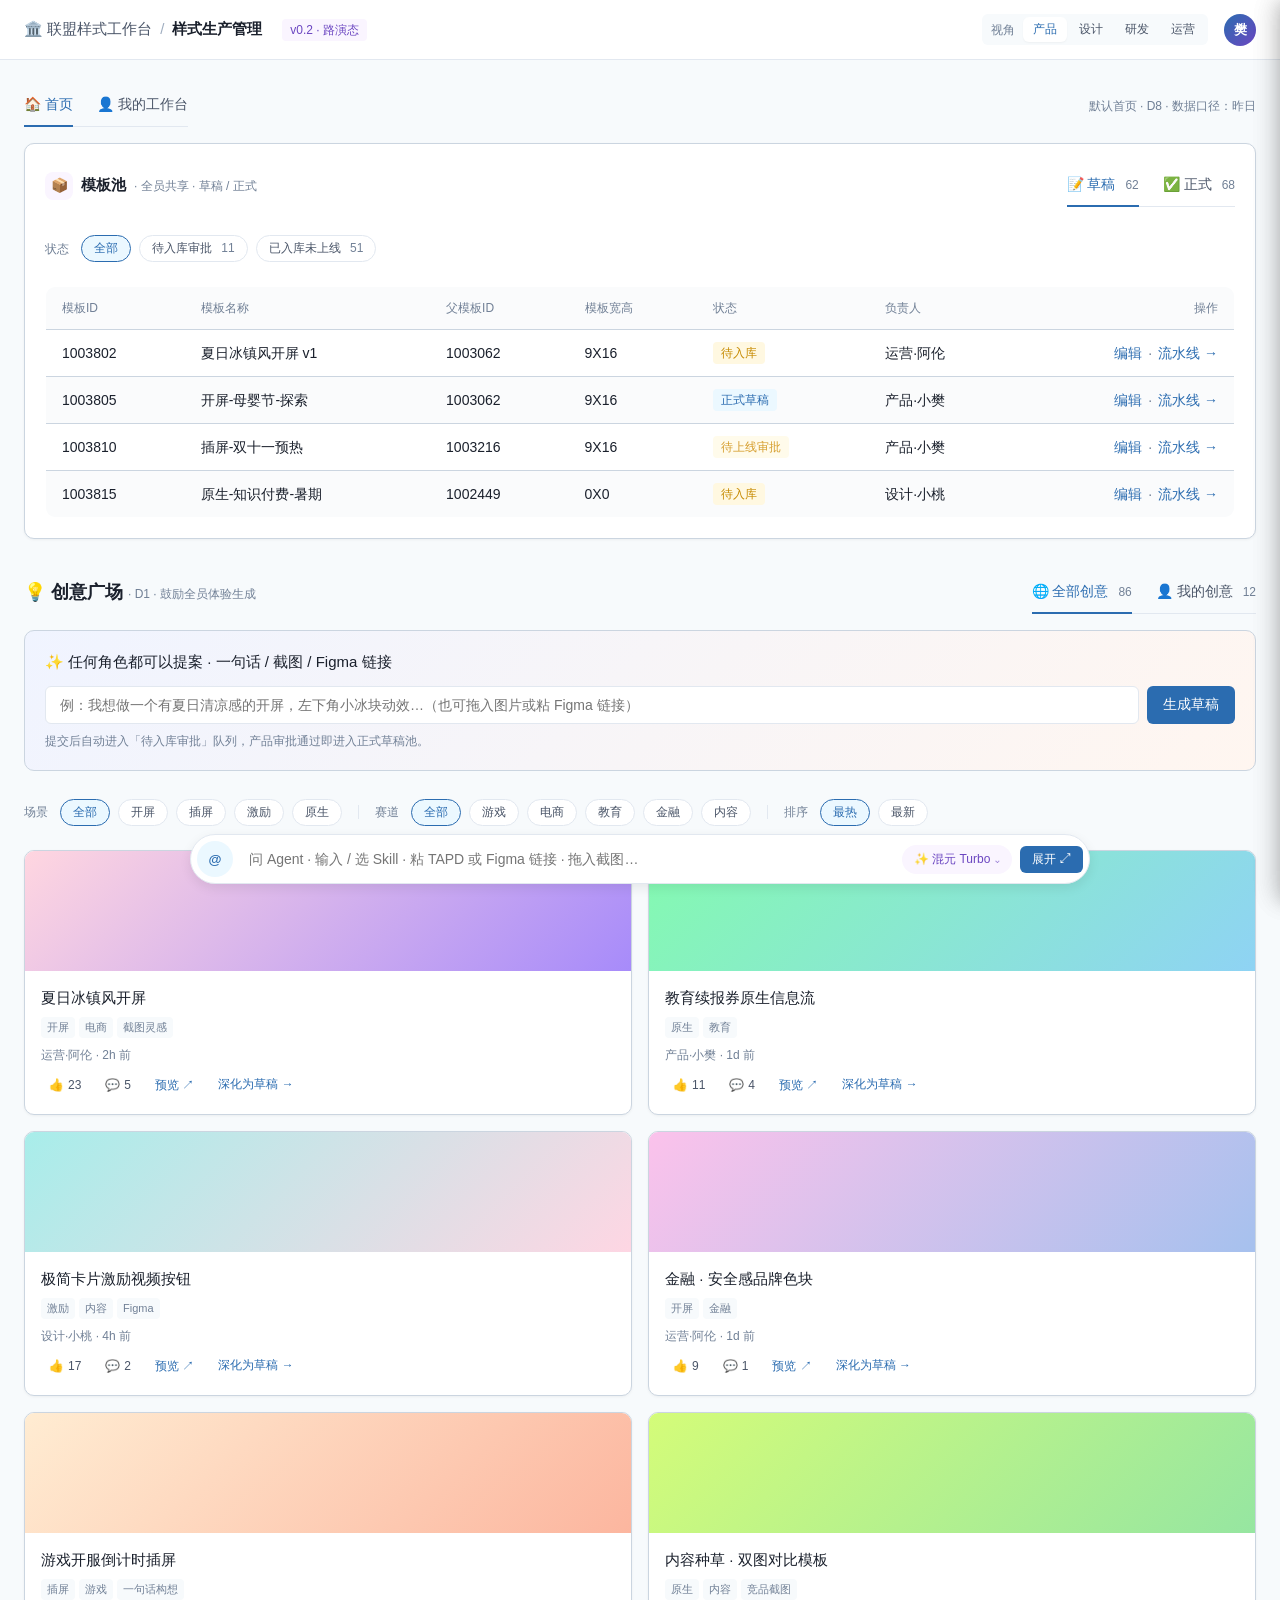
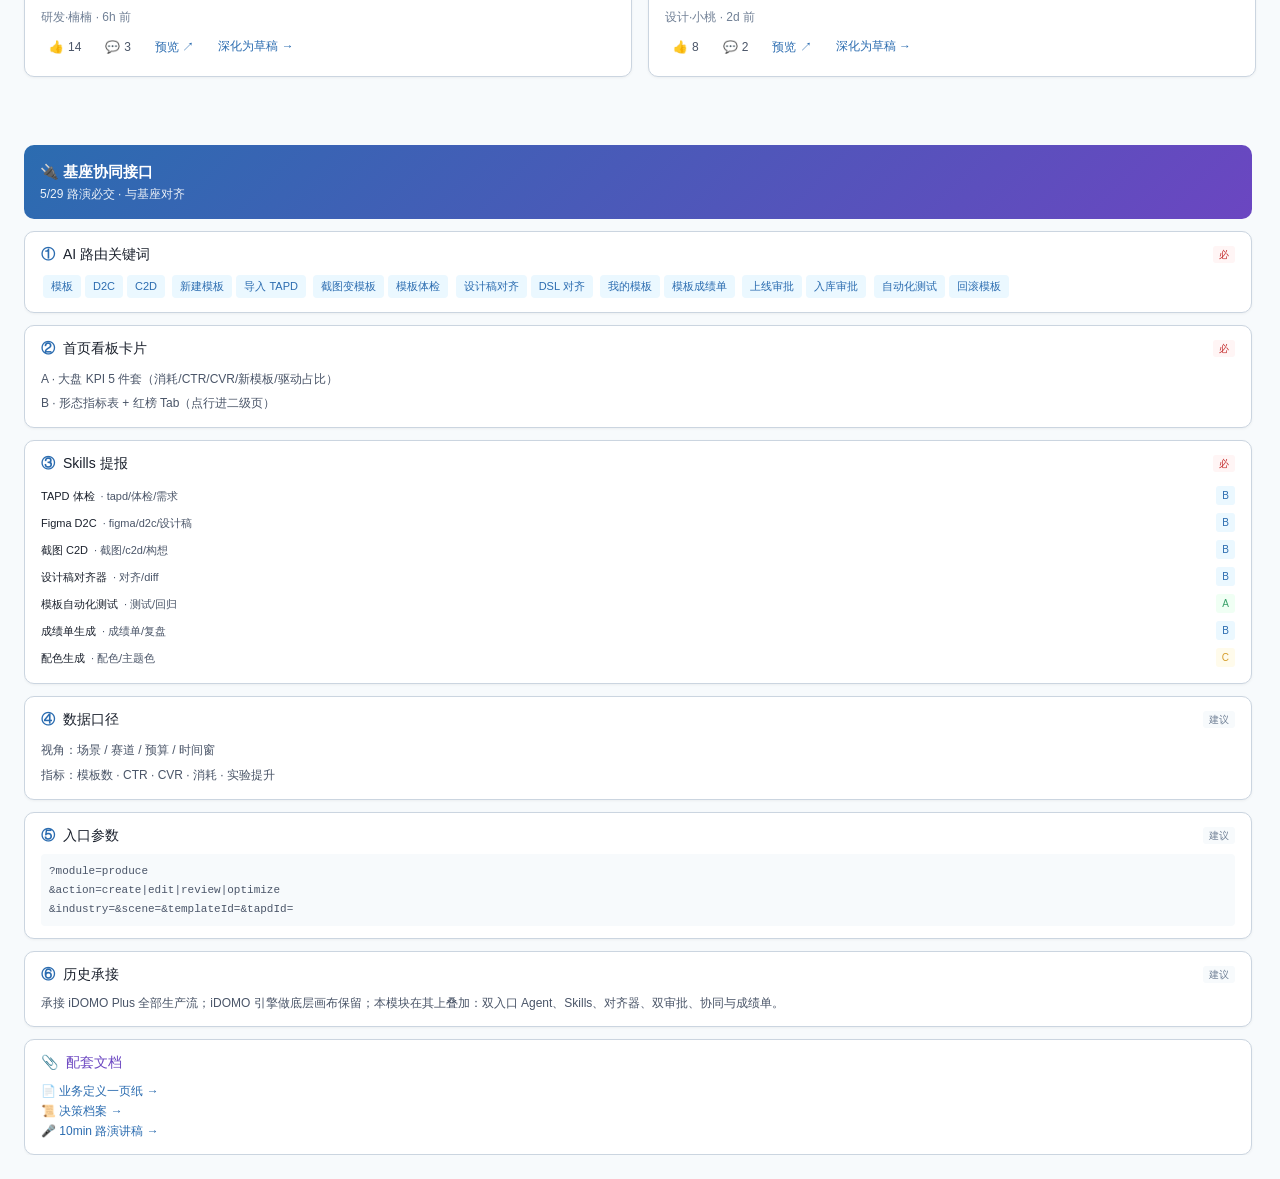
==== commit 6f5100ac: "feat: 新增 TAPD 样式生产管理文档 + 规则编辑器，首页收敛为模板池 - 新增 TAPD-样式生产管理.md/html/txt：模块需求文档（业务背景/9 步流程/MVP 验收） - 新增 " ====
--- a/index.html
+++ b/index.html
@@ -50,218 +50,10 @@
       <!-- ============ 首页 Tab ============ -->
       <div class="tab-pane active" data-pane="overview">
 
-        <!-- 大盘数据 · 5 张 KPI 卡 -->
-        <div class="board-card">
-          <div class="board-card-head">
-            <span class="board-card-icon money">💰</span>
-            <span class="board-card-title">大盘数据</span>
-            <span class="muted">昨日</span>
-          </div>
-          <div class="kpi-row">
-            <div class="kpi">
-              <div class="kpi-label">💵 模板消耗</div>
-              <div class="kpi-num">6,678.07<small> 万元</small></div>
-              <div class="kpi-trend down">▼ -1.3%</div>
-            </div>
-            <div class="kpi">
-              <div class="kpi-label">🎯 模板大盘 CTR</div>
-              <div class="kpi-num">8.05<small>%</small></div>
-              <div class="kpi-trend down">▼ -0.2%</div>
-            </div>
-            <div class="kpi">
-              <div class="kpi-label">📈 模板大盘 CVR</div>
-              <div class="kpi-num">24.64<small>%</small></div>
-              <div class="kpi-trend up">▲ +4.0%</div>
-            </div>
-            <div class="kpi">
-              <div class="kpi-label">🆕 新上线模板（1个月内）</div>
-              <div class="kpi-num">148<small> 个</small></div>
-              <div class="kpi-trend up">▲ +0.7%</div>
-            </div>
-            <div class="kpi">
-              <div class="kpi-label">⚡ 新模板驱动消耗占比</div>
-              <div class="kpi-num">19.00<small>%</small></div>
-              <div class="kpi-trend up">▲ +2.7%</div>
-            </div>
-          </div>
-        </div>
-
-        <!-- 实验数据快速入口 · 轻量场景选择器（不暴露过多） -->
-        <div class="exp-quick-entry mt-16">
-          <div class="exp-quick-left">
-            <span class="exp-quick-icon">🧪</span>
-            <span class="exp-quick-title">实验数据</span>
-            <span class="muted">查看哪个场景的实验数据？</span>
-          </div>
-          <div class="exp-quick-right" id="expSceneEntry">
-            <button class="pill" data-exp-scene="原生">原生</button>
-            <button class="pill" data-exp-scene="激励视频">激励视频</button>
-            <button class="pill" data-exp-scene="开屏">开屏</button>
-            <button class="pill" data-exp-scene="插屏">插屏</button>
-            <button class="pill" data-exp-scene="Banner">Banner</button>
-          </div>
-        </div>
-
-        <!-- 形态数据 · 左指标表 + 右红榜 -->
-        <div class="board-card mt-16">
-          <div class="board-card-head">
-            <span class="board-card-icon chart">📊</span>
-            <span class="board-card-title">形态数据</span>
-            <span class="muted">昨日 · 各形态消耗、CTR、CVR、占比与红榜（日消耗 ≥1w 才入选）</span>
-          </div>
-
-          <div class="form-grid">
-            <!-- 左：形态指标表 -->
-            <div class="form-left">
-              <div class="form-sub-title">各形态大盘指标</div>
-              <table class="form-table">
-                <thead>
-                  <tr>
-                    <th>形态</th>
-                    <th>消耗(w) <span class="th-sort">⇅</span></th>
-                    <th>CTR <span class="th-sort">⇅</span></th>
-                    <th>CVR <span class="th-sort">⇅</span></th>
-                    <th>消耗占比 <span class="th-sort">⇅</span></th>
-                    <th>模板数量 <span class="th-sort">⇅</span></th>
-                  </tr>
-                </thead>
-                <tbody>
-                  <tr class="form-row" data-form="原生">
-                    <td><b>原生</b></td>
-                    <td>130.71<div class="cell-trend down">▼ -82.3%</div></td>
-                    <td>8.41%<div class="cell-trend up">▲ +25.1%</div></td>
-                    <td>18.41%<div class="cell-trend down">▼ -7.3%</div></td>
-                    <td>1.96%<div class="cell-trend down">▼ -82.0%</div></td>
-                    <td>6<div class="cell-trend down">▼ -25.0%</div></td>
-                  </tr>
-                  <tr class="form-row" data-form="激励视频">
-                    <td><b>激励视频</b></td>
-                    <td>741.78<div class="cell-trend up">▲ +0.5%</div></td>
-                    <td>62.62%<div class="cell-trend up">▲ +0.3%</div></td>
-                    <td>31.45%<div class="cell-trend up">▲ +6.9%</div></td>
-                    <td>11.11%<div class="cell-trend up">▲ +1.8%</div></td>
-                    <td>21<div class="cell-trend up">▲ +5.0%</div></td>
-                  </tr>
-                  <tr class="form-row" data-form="开屏">
-                    <td><b>开屏</b></td>
-                    <td>814.09<div class="cell-trend up">▲ +294.4%</div></td>
-                    <td>9.31%<div class="cell-trend down">▼ -46.3%</div></td>
-                    <td>20.44%<div class="cell-trend up">▲ +1.3%</div></td>
-                    <td>12.19%<div class="cell-trend up">▲ +299.7%</div></td>
-                    <td>8<div class="cell-trend up">▲ +14.3%</div></td>
-                  </tr>
-                  <tr class="form-row" data-form="插屏">
-                    <td><b>插屏</b></td>
-                    <td>332.04<div class="cell-trend down">▼ -14.7%</div></td>
-                    <td>25.56%<div class="cell-trend up">▲ +3.3%</div></td>
-                    <td>15.38%<div class="cell-trend up">▲ +7.0%</div></td>
-                    <td>4.97%<div class="cell-trend down">▼ -13.6%</div></td>
-                    <td>13<div class="cell-trend zero">0%</div></td>
-                  </tr>
-                  <tr class="form-row" data-form="Banner">
-                    <td><b>Banner</b></td>
-                    <td>33.77<div class="cell-trend up">▲ +7.0%</div></td>
-                    <td>1.30%<div class="cell-trend zero">0%</div></td>
-                    <td>6.85%<div class="cell-trend up">▲ +0.9%</div></td>
-                    <td>0.51%<div class="cell-trend up">▲ +8.5%</div></td>
-                    <td>2<div class="cell-trend zero">0%</div></td>
-                  </tr>
-                </tbody>
-              </table>
-              <div class="form-tip">💡 点击任意形态行 → 进入「该形态详情页」查看实验数据明细</div>
-            </div>
-
-            <!-- 右：红榜 Tab -->
-            <div class="form-right">
-              <div class="form-sub-title">
-                <span class="redlist-title">🏆 红榜</span>
-                <div class="redlist-tabs">
-                  <button class="redlist-tab active" data-redtab="原生">原生</button>
-                  <button class="redlist-tab" data-redtab="激励视频">激励视频</button>
-                  <button class="redlist-tab" data-redtab="开屏">开屏</button>
-                  <button class="redlist-tab" data-redtab="插屏">插屏</button>
-                  <button class="redlist-tab" data-redtab="Banner">Banner</button>
-                </div>
-              </div>
-              <div class="redlist-content">
-                <div class="redlist-pane active" data-redpane="原生">
-                  <div class="redlist-tag">🏆 红榜（TOP 表现）</div>
-                  <div class="redlist-item">
-                    <div class="redlist-item-title"><span class="trophy">🏆</span>自渲染_信息流_图片_大版摇一摇 · <span class="tid">1001276</span></div>
-                    <div class="redlist-item-meta">消耗 ¥300,924.09 · CTR 9.11% · 上线 2026-04-04</div>
-                  </div>
-                  <div class="redlist-item">
-                    <div class="redlist-item-title"><span class="trophy">🏆</span>【全突破】自渲染_信息流_图片_透明模板 · <span class="tid">1001023</span></div>
-                    <div class="redlist-item-meta">消耗 ¥274,601.62 · CTR 8.49% · 上线 2026-04-14</div>
-                  </div>
-                  <div class="redlist-item">
-                    <div class="redlist-item-title"><span class="trophy">🏆</span>· <span class="tid">8002</span></div>
-                    <div class="redlist-item-meta">消耗 ¥226,065.59 · CTR 17.44% · 上线 2026-05-05</div>
-                  </div>
-                  <div class="redlist-item">
-                    <div class="redlist-item-title"><span class="trophy">🏆</span>自渲染_信息流_视频_大版摇一摇 · <span class="tid">1001277</span></div>
-                    <div class="redlist-item-meta">消耗 ¥172,718.92 · CTR 3.39% · 上线 2026-04-03</div>
-                  </div>
-                  <div class="redlist-item">
-                    <div class="redlist-item-title"><span class="trophy">🏆</span>【全突破】自渲染_信息流_视频_透明模板 · <span class="tid">1001024</span></div>
-                    <div class="redlist-item-meta">消耗 ¥167,797.36 · CTR 4.12% · 上线 2026-04-13</div>
-                  </div>
-                  <div class="redlist-item">
-                    <div class="redlist-item-title"><span class="trophy">🏆</span>【七猫】激励化插页_9x16竖素材 · <span class="tid">1003371</span></div>
-                    <div class="redlist-item-meta">消耗 ¥165,029.79 · CTR 4.21% · 上线 2026-05-06</div>
-                  </div>
-                </div>
-                <div class="redlist-pane" data-redpane="激励视频">
-                  <div class="redlist-tag">🏆 红榜（TOP 表现）</div>
-                  <div class="redlist-item">
-                    <div class="redlist-item-title"><span class="trophy">🏆</span>双端_激励_1003723模板 · <span class="tid">1003723</span></div>
-                    <div class="redlist-item-meta">消耗 ¥412,580.20 · CTR 62.5% · 上线 2026-04-22</div>
-                  </div>
-                  <div class="redlist-item">
-                    <div class="redlist-item-title"><span class="trophy">🏆</span>双端_开插激励原生_26Y618 · <span class="tid">1003718</span></div>
-                    <div class="redlist-item-meta">消耗 ¥305,128.40 · CTR 60.2% · 上线 2026-04-25</div>
-                  </div>
-                  <div class="redlist-item">
-                    <div class="redlist-item-title"><span class="trophy">🏆</span>蚂蚁阿福定制化点击激励模板 · <span class="tid">1003680</span></div>
-                    <div class="redlist-item-meta">消耗 ¥218,540.10 · CTR 61.8% · 上线 2026-05-01</div>
-                  </div>
-                </div>
-                <div class="redlist-pane" data-redpane="开屏">
-                  <div class="redlist-tag">🏆 红榜（TOP 表现）</div>
-                  <div class="redlist-item">
-                    <div class="redlist-item-title"><span class="trophy">🏆</span>商品信息居上_系统弹窗_开屏_大按钮 · <span class="tid">1003720</span></div>
-                    <div class="redlist-item-meta">消耗 ¥421,083.50 · CTR 9.85% · 上线 2026-04-18</div>
-                  </div>
-                  <div class="redlist-item">
-                    <div class="redlist-item-title"><span class="trophy">🏆</span>商品信息居下_系统弹窗_开屏_摇扭用 · <span class="tid">1003719</span></div>
-                    <div class="redlist-item-meta">消耗 ¥393,012.80 · CTR 9.10% · 上线 2026-04-19</div>
-                  </div>
-                </div>
-                <div class="redlist-pane" data-redpane="插屏">
-                  <div class="redlist-tag">🏆 红榜（TOP 表现）</div>
-                  <div class="redlist-item">
-                    <div class="redlist-item-title"><span class="trophy">🏆</span>商品信息_系统弹窗_插屏半屏-9x16 · <span class="tid">1003721</span></div>
-                    <div class="redlist-item-meta">消耗 ¥182,460.50 · CTR 25.6% · 上线 2026-04-20</div>
-                  </div>
-                  <div class="redlist-item">
-                    <div class="redlist-item-title"><span class="trophy">🏆</span>[26Y618][常规]插屏半屏_炫光岛屿_16x9 · <span class="tid">1003769</span></div>
-                    <div class="redlist-item-meta">消耗 ¥149,802.30 · CTR 24.8% · 上线 2026-05-12</div>
-                  </div>
-                </div>
-                <div class="redlist-pane" data-redpane="Banner">
-                  <div class="redlist-tag">🏆 红榜（TOP 表现）</div>
-                  <div class="redlist-item">
-                    <div class="redlist-item-title"><span class="trophy">🏆</span>Banner_品牌横版_v1 · <span class="tid">1002902</span></div>
-                    <div class="redlist-item-meta">消耗 ¥18,420.30 · CTR 1.42% · 上线 2026-04-29</div>
-                  </div>
-                </div>
-              </div>
-            </div>
-          </div>
-        </div>
+        <!-- ⓘ 首页已收敛：大盘 / 实验 / 形态数据已迁移到「基座工作台首页」统一呈现，本模块首页保留「模板池」作为生产入口 -->
 
         <!-- ========== 模板池：草稿 / 正式（首页可见，全员共享） ========== -->
-        <div id="pool" class="board-card mt-16">
+        <div id="pool" class="board-card">
           <div class="board-card-head">
             <span class="board-card-icon chart">📦</span>
             <span class="board-card-title">模板池</span>
@@ -1153,9 +945,10 @@
       <div class="step" data-step="3"><span class="step-no">3</span><span class="step-name">编辑</span></div>
       <div class="step" data-step="4"><span class="step-no">4</span><span class="step-name">测试</span></div>
       <div class="step" data-step="5"><span class="step-no">5</span><span class="step-name">草稿上线</span><span class="step-tag">入库审批</span></div>
-      <div class="step" data-step="6"><span class="step-no">6</span><span class="step-name">实验</span></div>
-      <div class="step" data-step="7"><span class="step-no">7</span><span class="step-name">正式上线</span><span class="step-tag">上线审批</span></div>
-      <div class="step" data-step="8"><span class="step-no">8</span><span class="step-name">成绩单</span></div>
+      <div class="step" data-step="6"><span class="step-no">6</span><span class="step-name">规则配置</span><span class="step-tag">闸门</span></div>
+      <div class="step" data-step="7"><span class="step-no">7</span><span class="step-name">实验</span></div>
+      <div class="step" data-step="8"><span class="step-no">8</span><span class="step-name">正式上线</span><span class="step-tag">上线审批</span></div>
+      <div class="step" data-step="9"><span class="step-no">9</span><span class="step-name">成绩单</span></div>
     </div>
 
     <!-- Step Panel -->
@@ -1233,10 +1026,209 @@
         </div>
       </div>
 
-      <!-- Step 7 · 正式上线（上线审批） -->
-      <div class="step-content" data-step-content="7">
+      <!-- Step 6 · 规则配置助手（AI · 精简版） -->
+      <div class="step-content" data-step-content="6">
         <div class="step-content-head">
-          <h3>⑦ 正式上线 · 上线审批 <span class="badge wait">D2 · 双审批 · 第二道</span></h3>
+          <h3>⑥ 规则配置 · 模板下发规则 <span class="badge skill">Skill: 规则编辑器</span></h3>
+          <p class="muted">在草稿入库后、上实验前，把"模板要在哪些流量 / 预算 上以什么方式出量"配置好。本步聚焦"出 / 不出"的诉求表达，曝光率与曝光概率走 ⑦ 实验 + 样式优选环节。</p>
+        </div>
+
+        <!-- ============== 规则配置助手 · AI 精简版 ============== -->
+        <div class="rule-assistant">
+
+          <!-- 助手卡片头 -->
+          <div class="ra-head">
+            <div class="ra-head-left">
+              <div class="ra-head-icon">⚡</div>
+              <div class="ra-head-text">
+                <div class="ra-head-title">规则配置助手 <span class="ra-ai-badge">AI · 精简版</span></div>
+                <div class="ra-head-sub">围绕「模板 / 流量 / 预算」用 2 句标准化诉求清晰表达规则；先看是否复用历史规则，避免重复新建</div>
+              </div>
+            </div>
+            <div class="ra-head-right">
+              <button class="ra-mode-btn active" data-ra-mode="form">📝 选项填空</button>
+              <button class="ra-mode-btn" data-ra-mode="text">✍️ 文字描述</button>
+              <button class="ra-mode-btn" id="raResetBtn">↻ 重新开始</button>
+            </div>
+          </div>
+
+          <!-- 业务诉求模板（2 句话） -->
+          <div class="ra-intro">
+            <div class="ra-intro-head">
+              <span class="ra-intro-icon">①</span>
+              <span class="ra-intro-title">我想要实现的业务诉求是：</span>
+              <span class="ra-intro-sub">（请用以下 2 句中的一句或两句话表达）</span>
+              <button class="btn-text sm" id="raMappingBtn" style="margin-left:auto;">📑 查看映射表</button>
+            </div>
+            <div class="ra-intro-body">
+              <div class="ra-intro-line">
+                <span class="ra-line-no">1.</span>
+                模板 <em class="kv">[X]</em> 在 特定流量 <em class="kv">[Y]</em> 上「<em class="opt">只出 / 按比例出 / 高优出 / 不可出</em>」，在 大盘流量 上「<em class="opt">可出 / 不可出</em>」
+              </div>
+              <div class="ra-intro-line">
+                <span class="ra-line-no">2.</span>
+                模板 <em class="kv">[X]</em> 在 特定预算 <em class="kv">[Z]</em> 上「<em class="opt">只出 / 按比例出 / 高优出 / 不可出</em>」，在 大盘预算 上「<em class="opt">可出 / 不可出</em>」
+              </div>
+              <div class="ra-intro-tip">
+                <span class="ra-tip-icon">💡</span>
+                <span class="ra-tip-text">系统按官方映射表自动联动，特定关系会决定大盘仅可填「可出」或「不可出」，其它选项灰不可选</span>
+              </div>
+              <div class="ra-intro-note">
+                <span class="ra-note-icon">⏵</span>
+                提示：某大盘的「比例可出」可通过 <b>模板属性</b> 里调整 <b>曝光概率</b>，在 <b>样式优选环节</b> 实现，无需在此规则中配置
+              </div>
+            </div>
+          </div>
+
+          <!-- 两张诉求卡片：模板↔流量、模板↔预算 -->
+          <div class="ra-cards">
+
+            <!-- 卡片 A · 模板 ↔ 流量 -->
+            <div class="ra-card active" data-ra-card="flow">
+              <div class="ra-card-head">
+                <div class="ra-card-no">1</div>
+                <div class="ra-card-title-wrap">
+                  <div class="ra-card-title">模板 ↔ 流量 <span class="ra-card-tag">模板 → 流量</span></div>
+                  <div class="ra-card-sub muted">指定模板在「特定流量」上的出量关系，并约束在「大盘流量」上的兜底行为</div>
+                </div>
+                <label class="switch-mini ra-card-switch"><input type="checkbox" checked data-ra-toggle="flow" /><span></span></label>
+              </div>
+
+              <!-- 模板（X） -->
+              <div class="ra-row">
+                <div class="ra-row-label">模板</div>
+                <input class="ra-input" placeholder="如 春节促销视频模板" value="夏日冰镇风开屏 v1" data-ra-key="flow.tpl" />
+              </div>
+
+              <!-- 特定流量（Y） + 出量行为 -->
+              <div class="ra-row">
+                <div class="ra-row-label">在</div>
+                <span class="ra-pill orange" data-ra-key="flow.scopeY">特定流量</span>
+                <input class="ra-input slim" placeholder="标签id 如xxx" value="知识付费_iOS_高消费" data-ra-key="flow.y" />
+                <span class="ra-row-conn">上</span>
+                <div class="ra-seg" data-ra-seg="flowY">
+                  <button class="ra-seg-btn active" data-act="only">只出</button>
+                  <button class="ra-seg-btn" data-act="ratio">按比例出</button>
+                  <button class="ra-seg-btn" data-act="prio">高优出</button>
+                  <button class="ra-seg-btn" data-act="no">不可出</button>
+                </div>
+              </div>
+
+              <!-- 大盘流量 + 联动锁定的出量行为 -->
+              <div class="ra-row ra-row-locked" data-ra-locked-row="flowMain">
+                <div class="ra-row-label">在</div>
+                <span class="ra-pill grey">大盘流量</span>
+                <span class="ra-row-conn">上</span>
+                <div class="ra-seg" data-ra-seg="flowMain">
+                  <button class="ra-seg-btn" data-act="yes">可出</button>
+                  <button class="ra-seg-btn active" data-act="no">不可出</button>
+                </div>
+                <div class="ra-lock-hint">
+                  🔒 <b>已锁定为"不可出"</b>（按映射表，仅此一种合法组合）
+                </div>
+              </div>
+
+              <div class="ra-mapping">
+                <span class="ra-mapping-icon">⇋</span>
+                <span class="ra-mapping-text">映射规则：<b>只出 → 大盘"不可出"</b>；映射逻辑：固定</span>
+              </div>
+            </div>
+
+            <!-- 卡片 B · 模板 ↔ 预算 -->
+            <div class="ra-card" data-ra-card="budget">
+              <div class="ra-card-head">
+                <div class="ra-card-no green">2</div>
+                <div class="ra-card-title-wrap">
+                  <div class="ra-card-title">模板 ↔ 预算 <span class="ra-card-tag">模板 → 预算</span></div>
+                  <div class="ra-card-sub muted">指定模板在「特定预算」上的出量关系，并约束在「大盘预算」上的兜底行为</div>
+                </div>
+                <label class="switch-mini ra-card-switch"><input type="checkbox" data-ra-toggle="budget" /><span></span></label>
+              </div>
+
+              <div class="ra-row">
+                <div class="ra-row-label">模板</div>
+                <input class="ra-input" placeholder="如 春节促销视频模板" data-ra-key="budget.tpl" />
+              </div>
+
+              <div class="ra-row">
+                <div class="ra-row-label">在</div>
+                <span class="ra-pill green" data-ra-key="budget.scopeZ">特定预算</span>
+                <input class="ra-input slim" placeholder="标签id 如xxx" data-ra-key="budget.z" />
+                <span class="ra-row-conn">上</span>
+                <div class="ra-seg" data-ra-seg="budgetZ">
+                  <button class="ra-seg-btn" data-act="only">只出</button>
+                  <button class="ra-seg-btn" data-act="ratio">按比例出</button>
+                  <button class="ra-seg-btn" data-act="prio">高优出</button>
+                  <button class="ra-seg-btn active" data-act="no">不可出</button>
+                </div>
+              </div>
+
+              <div class="ra-row ra-row-locked" data-ra-locked-row="budgetMain">
+                <div class="ra-row-label">在</div>
+                <span class="ra-pill grey">大盘预算</span>
+                <span class="ra-row-conn">上</span>
+                <div class="ra-seg" data-ra-seg="budgetMain">
+                  <button class="ra-seg-btn disabled" data-act="yes">可出</button>
+                  <button class="ra-seg-btn active" data-act="no">不可出</button>
+                </div>
+                <div class="ra-lock-hint">
+                  🔒 <b>已锁定为"不可出"</b>（按映射表，仅此一种合法组合）
+                </div>
+              </div>
+
+              <div class="ra-mapping">
+                <span class="ra-mapping-icon">⇋</span>
+                <span class="ra-mapping-text">映射规则：<b>不可出 → 大盘"不可出"</b>；映射逻辑：固定</span>
+              </div>
+            </div>
+
+          </div>
+
+          <!-- 历史规则复用搜索 -->
+          <div class="ra-history">
+            <span class="ra-history-icon">🔍</span>
+            <input class="ra-history-input" placeholder="暂未发现可复用的历史规则，可继续填写以新建一条" readonly />
+          </div>
+
+          <!-- 新建规则栏 -->
+          <div class="ra-create">
+            <input class="ra-create-name" placeholder="规则名称（可选，留空则 AI 自动生成）" id="raRuleName" />
+            <button class="ra-create-btn" id="raCreateBtn">⚡ 一键新建规则 →</button>
+          </div>
+
+          <!-- 已生成的规则列表（极简） -->
+          <div class="ra-rules-mini" id="raRulesMini">
+            <div class="ra-rules-mini-head">
+              <span>已生成规则</span>
+              <span class="muted">2 条</span>
+            </div>
+            <div class="ra-mini-row">
+              <span class="ra-mini-no">①</span>
+              <span class="ra-mini-name">夏日冰镇风开屏·知识付费_iOS_高消费·只出</span>
+              <span class="ra-mini-desc muted">特定流量"只出" + 大盘"不可出"</span>
+              <label class="switch-mini"><input type="checkbox" checked /><span></span></label>
+            </div>
+            <div class="ra-mini-row">
+              <span class="ra-mini-no">②</span>
+              <span class="ra-mini-name">夏日冰镇风开屏·全量预算·不可出</span>
+              <span class="ra-mini-desc muted">特定预算"不可出" + 大盘"不可出"（兜底）</span>
+              <label class="switch-mini"><input type="checkbox" checked /><span></span></label>
+            </div>
+          </div>
+
+        </div>
+        <!-- ============== /规则配置助手 ============== -->
+
+        <div class="step-foot">
+          <button class="btn-ghost" data-jump="5">⟵ 返回 ⑤ 草稿上线</button>
+          <button class="btn-primary" data-jump="7">保存规则 · 进入 ⑦ 实验 ⟶</button>
+        </div>
+      </div>
+
+      <!-- Step 8 · 正式上线（上线审批） -->
+      <div class="step-content" data-step-content="8">
+        <div class="step-content-head">
+          <h3>⑧ 正式上线 · 上线审批 <span class="badge wait">D2 · 双审批 · 第二道</span></h3>
           <p class="muted">沿用 iDOMO 现状 · 设计 + 产品双签。</p>
         </div>
         <div class="card approve-card">
@@ -1253,10 +1245,10 @@
         </div>
       </div>
 
-      <!-- Step 8 · 成绩单（动态填充） -->
-      <div class="step-content" data-step-content="8">
+      <!-- Step 9 · 成绩单（动态填充） -->
+      <div class="step-content" data-step-content="9">
         <div class="step-content-head">
-          <h3>⑧ 模板数据成绩单 <span class="badge ok" id="reportOnlineBadge">已上线 7 天</span></h3>
+          <h3>⑨ 模板数据成绩单 <span class="badge ok" id="reportOnlineBadge">已上线 7 天</span></h3>
           <p class="muted">本成绩单按模板维度生成，包含模板基础信息、核心指标、关联实验、异常归因与调优建议；上线满 7 天后自动出 v1 报告。</p>
         </div>
         <div class="ai-line">🤖 <b>AI 在这里做什么：</b>对比模板表现 vs 大盘 / 同形态基线，<b>自动归因</b>（CTR 异常 → 是封面图、文案、还是落地页）+ <b>给出调优建议</b>（克隆为 v2 / 调整素材 / 回滚），并自动生成企微战报。</div>
@@ -1265,7 +1257,7 @@
         <div class="report-empty" id="reportEmpty" style="display:none;">
           <div class="report-empty-icon">📊</div>
           <div class="report-empty-title">成绩单尚未生成</div>
-          <div class="report-empty-sub">该模板还未上线，需走完 ⑤草稿上线 → ⑥实验 → ⑦正式上线，并积累至少 24h 真实曝光数据后，系统会自动出第一份成绩单。</div>
+          <div class="report-empty-sub">该模板还未上线，需走完 ⑤草稿上线 → ⑥规则配置 → ⑦实验 → ⑧正式上线，并积累至少 24h 真实曝光数据后，系统会自动出第一份成绩单。</div>
           <div class="report-empty-foot">
             <button class="btn-ghost sm" data-jump-empty="2">回到当前阶段</button>
           </div>
@@ -1376,9 +1368,9 @@
         <div class="ai-line">🤖 <b>AI 在这里做什么：</b>读取模板 DSL + 历史 bug 库，<b>自动生成本次回归测试 case</b>（覆盖物理属性 / 多分辨率 / 多机型），无需人工编排。</div>
         <div class="card"><div class="card-sub">最近一次测试 · 通过率 24/24 · 用时 38s · 其中 9 条由 AI 新增</div></div>
       </div>
-      <div class="step-content" data-step-content="6">
-        <div class="step-content-head"><h3>⑥ 实验</h3><p class="muted">配置 AB 实验 · 流量分桶 · 指标观测窗口（CTR/CVR/GMV）。</p></div>
-        <div class="card"><div class="card-sub">实验 ID：EXP-2026-0529-01 · 实验期 · 10% 流量灰度</div></div>
+      <div class="step-content" data-step-content="7">
+        <div class="step-content-head"><h3>⑦ 实验</h3><p class="muted">配置 AB 实验 · 流量分桶 · 指标观测窗口（CTR/CVR/GMV）。已自动带入 ⑥ 配置的下发规则。</p></div>
+        <div class="card"><div class="card-sub">实验 ID：EXP-2026-0529-01 · 实验期 · 10% 流量灰度 · 已绑定 2 条规则（夏季·一线·年轻女性 / 高消费力·iOS·夜间）</div></div>
       </div>
 
     </div>
@@ -1386,8 +1378,9 @@
     <div class="step-nav">
       <button class="step-nav-btn" data-jump="2">跳到 ② 对齐器</button>
       <button class="step-nav-btn" data-jump="5">跳到 ⑤ 入库审批</button>
-      <button class="step-nav-btn" data-jump="7">跳到 ⑦ 上线审批</button>
-      <button class="step-nav-btn" data-jump="8">跳到 ⑧ 成绩单</button>
+      <button class="step-nav-btn" data-jump="6">跳到 ⑥ 规则配置</button>
+      <button class="step-nav-btn" data-jump="8">跳到 ⑧ 上线审批</button>
+      <button class="step-nav-btn" data-jump="9">跳到 ⑨ 成绩单</button>
     </div>
   </div>
 </div>
--- a/styles/main.css
+++ b/styles/main.css
@@ -937,3 +937,345 @@
 .idea-card.mine .idea-title::before {
   content: '👤 '; color: var(--color-primary); font-size: 12px;
 }
+
+/* ================================
+ * v0.5 · ⑥ 规则配置助手（AI · 精简版）
+ * 设计原则：用 2 句标准化诉求，配置「模板/流量/预算」的出量关系
+ * ================================ */
+
+.rule-assistant {
+  border: 1px solid var(--color-border-2);
+  border-radius: 12px;
+  background: linear-gradient(180deg, #fffbf3 0%, #ffffff 80px);
+  box-shadow: 0 2px 16px rgba(255, 153, 0, 0.06);
+  overflow: hidden;
+  margin-top: 12px;
+}
+
+/* —— 顶部：助手标题条 —— */
+.ra-head {
+  display: flex; justify-content: space-between; align-items: flex-start;
+  padding: 14px 18px;
+  background: linear-gradient(90deg, rgba(255,153,0,0.06), rgba(255,153,0,0.02));
+  border-bottom: 1px solid #fde9c8;
+}
+.ra-head-left { display: flex; gap: 12px; align-items: flex-start; }
+.ra-head-icon {
+  width: 36px; height: 36px; border-radius: 8px;
+  background: linear-gradient(135deg, #ff9900, #ff7a00);
+  color: #fff; font-size: 18px;
+  display: flex; align-items: center; justify-content: center;
+  flex-shrink: 0; box-shadow: 0 2px 8px rgba(255,153,0,0.3);
+}
+.ra-head-text { display: flex; flex-direction: column; gap: 4px; }
+.ra-head-title { font-size: 15px; font-weight: 600; color: var(--color-text-1); display: flex; align-items: center; gap: 8px; }
+.ra-ai-badge {
+  font-size: 11px; font-weight: 500;
+  padding: 2px 8px; border-radius: 4px;
+  background: #d4f5d4; color: #00a86b;
+}
+.ra-head-sub { font-size: 12px; color: var(--color-text-3); line-height: 1.6; }
+
+.ra-head-right { display: flex; gap: 6px; align-items: center; flex-shrink: 0; }
+.ra-mode-btn {
+  padding: 5px 11px; font-size: 12px;
+  border: 1px solid var(--color-border-2); border-radius: 6px;
+  background: #fff; color: var(--color-text-2);
+  display: inline-flex; align-items: center; gap: 4px;
+  transition: all .15s;
+}
+.ra-mode-btn:hover { border-color: #ff9900; color: #ff9900; }
+.ra-mode-btn.active { background: #ff9900; border-color: #ff9900; color: #fff; }
+
+/* —— ① 业务诉求模板 —— */
+.ra-intro {
+  margin: 14px 18px 0;
+  border: 1px solid #ffe1b3;
+  border-radius: 10px;
+  background: #fff8eb;
+  padding: 12px 16px;
+}
+.ra-intro-head {
+  display: flex; align-items: center; gap: 8px;
+  font-size: 13px; font-weight: 600; color: var(--color-text-1);
+  margin-bottom: 8px;
+}
+.ra-intro-icon { color: #ff9900; }
+.ra-intro-sub { color: var(--color-text-3); font-weight: 400; font-size: 12px; }
+.ra-intro-body { font-size: 13px; color: var(--color-text-2); line-height: 2; }
+.ra-intro-line { display: flex; flex-wrap: wrap; align-items: center; gap: 4px; }
+.ra-line-no { color: #ff9900; font-weight: 600; margin-right: 4px; }
+.ra-intro-line .kv {
+  font-style: normal; padding: 1px 8px; margin: 0 2px;
+  background: rgba(255, 153, 0, 0.12); color: #d97700;
+  border-radius: 4px; font-weight: 500; font-size: 12.5px;
+}
+.ra-intro-line .opt {
+  font-style: normal; color: #d97700; font-weight: 500;
+  padding: 0 2px;
+}
+.ra-intro-tip {
+  margin-top: 10px;
+  display: flex; align-items: center; gap: 6px;
+  padding: 6px 10px;
+  background: rgba(51,112,255,0.05);
+  border-left: 2px solid var(--color-primary);
+  border-radius: 4px;
+  font-size: 12px; color: var(--color-text-2);
+}
+.ra-tip-icon { font-size: 13px; }
+.ra-intro-note {
+  margin-top: 6px;
+  font-size: 12px; color: var(--color-text-3);
+  display: flex; gap: 4px; align-items: center;
+}
+.ra-note-icon { color: #ff9900; }
+.ra-intro-note b { color: var(--color-text-2); font-weight: 500; }
+
+/* —— 两张诉求卡 —— */
+.ra-cards {
+  display: grid; grid-template-columns: 1fr 1fr;
+  gap: 14px; padding: 14px 18px 0;
+}
+.ra-card {
+  border: 1.5px solid var(--color-border-2);
+  border-radius: 10px;
+  background: #fff;
+  padding: 12px 14px;
+  transition: border-color .15s, box-shadow .15s, opacity .2s;
+  display: flex; flex-direction: column; gap: 10px;
+}
+.ra-card.active {
+  border-color: #ffd590;
+  background: linear-gradient(180deg, #fffaf0, #fff);
+  box-shadow: 0 2px 12px rgba(255,153,0,0.08);
+}
+.ra-card.active[data-ra-card="budget"] {
+  border-color: #b6e5c7;
+  background: linear-gradient(180deg, #f3fbf6, #fff);
+  box-shadow: 0 2px 12px rgba(0,168,107,0.08);
+}
+.ra-card.disabled { opacity: 0.5; }
+.ra-card.disabled .ra-row,
+.ra-card.disabled .ra-mapping { pointer-events: none; }
+
+.ra-card-head { display: flex; align-items: flex-start; gap: 10px; }
+.ra-card-no {
+  width: 28px; height: 28px; border-radius: 7px;
+  background: #ff9900; color: #fff;
+  font-size: 14px; font-weight: 600;
+  display: flex; align-items: center; justify-content: center;
+  flex-shrink: 0;
+}
+.ra-card-no.green { background: #00a86b; }
+.ra-card-title-wrap { flex: 1; min-width: 0; }
+.ra-card-title { font-size: 14px; font-weight: 600; color: var(--color-text-1); display: flex; align-items: center; gap: 8px; }
+.ra-card-tag {
+  font-size: 11px; font-weight: 400; color: var(--color-text-3);
+  padding: 1px 7px; background: var(--color-bg-2); border-radius: 4px;
+}
+.ra-card-sub { font-size: 11.5px; margin-top: 2px; line-height: 1.5; }
+.ra-card-switch { margin-top: 4px; }
+
+/* 行：模板/在 X 上/在大盘上 */
+.ra-row {
+  display: flex; align-items: center; gap: 8px; flex-wrap: wrap;
+  padding: 4px 0;
+}
+.ra-row-label {
+  font-size: 12.5px; color: var(--color-text-2);
+  min-width: 32px; flex-shrink: 0;
+}
+.ra-input {
+  flex: 1; min-width: 120px;
+  padding: 6px 10px; font-size: 13px;
+  border: 1px solid var(--color-border-2);
+  border-radius: 6px;
+  color: var(--color-text-1);
+  background: #fff;
+  transition: border-color .15s;
+}
+.ra-input:focus { outline: none; border-color: #ff9900; box-shadow: 0 0 0 2px rgba(255,153,0,0.1); }
+.ra-input.slim { flex: 0 1 200px; min-width: 140px; }
+
+.ra-pill {
+  font-size: 12px; padding: 3px 9px; border-radius: 4px;
+  font-weight: 500;
+  display: inline-flex; align-items: center;
+  white-space: nowrap; flex-shrink: 0;
+}
+.ra-pill.orange { background: rgba(255,153,0,0.12); color: #d97700; }
+.ra-pill.green { background: rgba(0,168,107,0.12); color: #00a86b; }
+.ra-pill.grey { background: var(--color-bg-2); color: var(--color-text-2); }
+.ra-row-conn { font-size: 12.5px; color: var(--color-text-3); }
+
+/* 出量行为 segmented */
+.ra-seg {
+  display: inline-flex; gap: 0;
+  border: 1px solid var(--color-border-2);
+  border-radius: 6px; overflow: hidden;
+  background: #fff;
+}
+.ra-seg-btn {
+  padding: 5px 11px; font-size: 12px;
+  color: var(--color-text-2);
+  border-right: 1px solid var(--color-border-2);
+  white-space: nowrap;
+  transition: all .12s;
+}
+.ra-seg-btn:last-child { border-right: none; }
+.ra-seg-btn:hover:not(.disabled):not(.active) { background: var(--color-bg-2); color: var(--color-text-1); }
+.ra-seg-btn.active {
+  background: #ff9900; color: #fff; font-weight: 500;
+}
+.ra-card[data-ra-card="budget"] .ra-seg-btn.active { background: #00a86b; }
+.ra-seg-btn.disabled {
+  background: var(--color-bg-2); color: var(--color-text-4);
+  cursor: not-allowed;
+}
+
+/* 大盘锁定提示 */
+.ra-row-locked .ra-lock-hint {
+  display: inline-flex; align-items: center; gap: 4px;
+  margin-left: auto;
+  font-size: 11.5px; color: #d97700;
+  padding: 3px 8px; background: rgba(255,153,0,0.08);
+  border-radius: 4px; white-space: nowrap;
+}
+.ra-card[data-ra-card="budget"] .ra-lock-hint { color: #00a86b; background: rgba(0,168,107,0.08); }
+
+/* 映射规则提示 */
+.ra-mapping {
+  margin-top: 4px;
+  display: flex; align-items: center; gap: 6px;
+  padding: 6px 10px;
+  background: var(--color-bg-2);
+  border-radius: 6px;
+  font-size: 11.5px; color: var(--color-text-3);
+}
+.ra-mapping b { color: var(--color-text-1); font-weight: 500; }
+.ra-mapping-icon { color: var(--color-text-3); }
+
+/* —— 历史规则搜索条 —— */
+.ra-history {
+  display: flex; align-items: center; gap: 8px;
+  margin: 14px 18px 0;
+  padding: 10px 14px;
+  background: var(--color-bg-2);
+  border-radius: 8px;
+  border: 1px solid var(--color-border-2);
+}
+.ra-history-icon { color: var(--color-text-3); font-size: 14px; }
+.ra-history-input {
+  flex: 1; border: none; background: transparent;
+  font-size: 13px; color: var(--color-text-3);
+  outline: none;
+}
+
+/* —— 一键新建 —— */
+.ra-create {
+  display: flex; gap: 10px; align-items: center;
+  margin: 12px 18px 0;
+}
+.ra-create-name {
+  flex: 1;
+  padding: 9px 14px; font-size: 13px;
+  border: 1px solid var(--color-border-2);
+  border-radius: 8px;
+  outline: none; transition: border-color .15s;
+}
+.ra-create-name:focus { border-color: #ff9900; box-shadow: 0 0 0 2px rgba(255,153,0,0.1); }
+.ra-create-btn {
+  padding: 9px 22px;
+  background: linear-gradient(135deg, #ff9900, #ff7a00);
+  color: #fff; font-size: 13px; font-weight: 500;
+  border-radius: 8px;
+  display: inline-flex; align-items: center; gap: 6px;
+  box-shadow: 0 2px 8px rgba(255,153,0,0.25);
+  transition: transform .12s, box-shadow .12s;
+  white-space: nowrap;
+}
+.ra-create-btn:hover { transform: translateY(-1px); box-shadow: 0 4px 14px rgba(255,153,0,0.35); }
+.ra-create-btn:active { transform: translateY(0); }
+
+/* —— 已生成规则迷你列表 —— */
+.ra-rules-mini {
+  margin: 14px 18px 18px;
+  border: 1px solid var(--color-border-2);
+  border-radius: 8px;
+  background: #fff;
+  overflow: hidden;
+}
+.ra-rules-mini-head {
+  padding: 8px 14px;
+  background: var(--color-bg-2);
+  font-size: 12px; font-weight: 500;
+  color: var(--color-text-2);
+  display: flex; justify-content: space-between; align-items: center;
+  border-bottom: 1px solid var(--color-border-2);
+}
+.ra-mini-row {
+  display: flex; align-items: center; gap: 10px;
+  padding: 10px 14px;
+  border-bottom: 1px solid #f5f6f8;
+  font-size: 13px; transition: background .12s;
+}
+.ra-mini-row:last-child { border-bottom: none; }
+.ra-mini-row:hover { background: rgba(255,153,0,0.03); }
+.ra-mini-row.ai-blink {
+  animation: ruleMiniBlink 1.6s ease;
+}
+@keyframes ruleMiniBlink {
+  0%, 100% { background: transparent; }
+  30%, 70% { background: rgba(255,153,0,0.12); }
+}
+.ra-mini-no {
+  width: 24px; height: 24px; border-radius: 50%;
+  background: rgba(255,153,0,0.12); color: #d97700;
+  font-size: 12px; font-weight: 600;
+  display: flex; align-items: center; justify-content: center;
+  flex-shrink: 0;
+}
+.ra-mini-name { font-weight: 500; color: var(--color-text-1); }
+.ra-mini-desc { flex: 1; font-size: 12px; }
+
+/* —— 迷你开关 (复用) —— */
+.switch-mini { position: relative; display: inline-block; width: 32px; height: 18px; cursor: pointer; flex-shrink: 0; }
+.switch-mini input { opacity: 0; width: 0; height: 0; }
+.switch-mini span {
+  position: absolute; inset: 0; border-radius: 18px;
+  background: var(--color-border-2); transition: background .2s;
+}
+.switch-mini span::before {
+  content: ''; position: absolute; left: 2px; top: 2px;
+  width: 14px; height: 14px; border-radius: 50%;
+  background: #fff; transition: transform .2s;
+  box-shadow: 0 1px 3px rgba(0,0,0,.15);
+}
+.switch-mini input:checked + span { background: #ff9900; }
+.switch-mini input:checked + span::before { transform: translateX(14px); }
+
+.btn-text.danger { color: var(--color-danger, #f5222d); }
+
+/* —— 响应式：窄屏堆叠 —— */
+@media (max-width: 1180px) {
+  .ra-cards { grid-template-columns: 1fr; }
+}
+
+/* step-foot 通用（如已有可忽略，这里兜底） */
+.step-foot {
+  display: flex; justify-content: space-between; align-items: center;
+  margin-top: var(--sp-4); padding-top: var(--sp-3);
+  border-top: 1px dashed var(--color-border-2);
+}
+
+/* 极简 toast */
+.claw-toast {
+  position: fixed; bottom: 100px; left: 50%; transform: translateX(-50%) translateY(20px);
+  padding: 10px 18px; border-radius: 8px;
+  background: rgba(0,0,0,0.82); color: #fff; font-size: 13px;
+  z-index: 9999; opacity: 0; pointer-events: none;
+  transition: opacity .25s, transform .25s;
+  box-shadow: 0 6px 24px rgba(0,0,0,.18);
+}
+.claw-toast.show { opacity: 1; transform: translateX(-50%) translateY(0); }
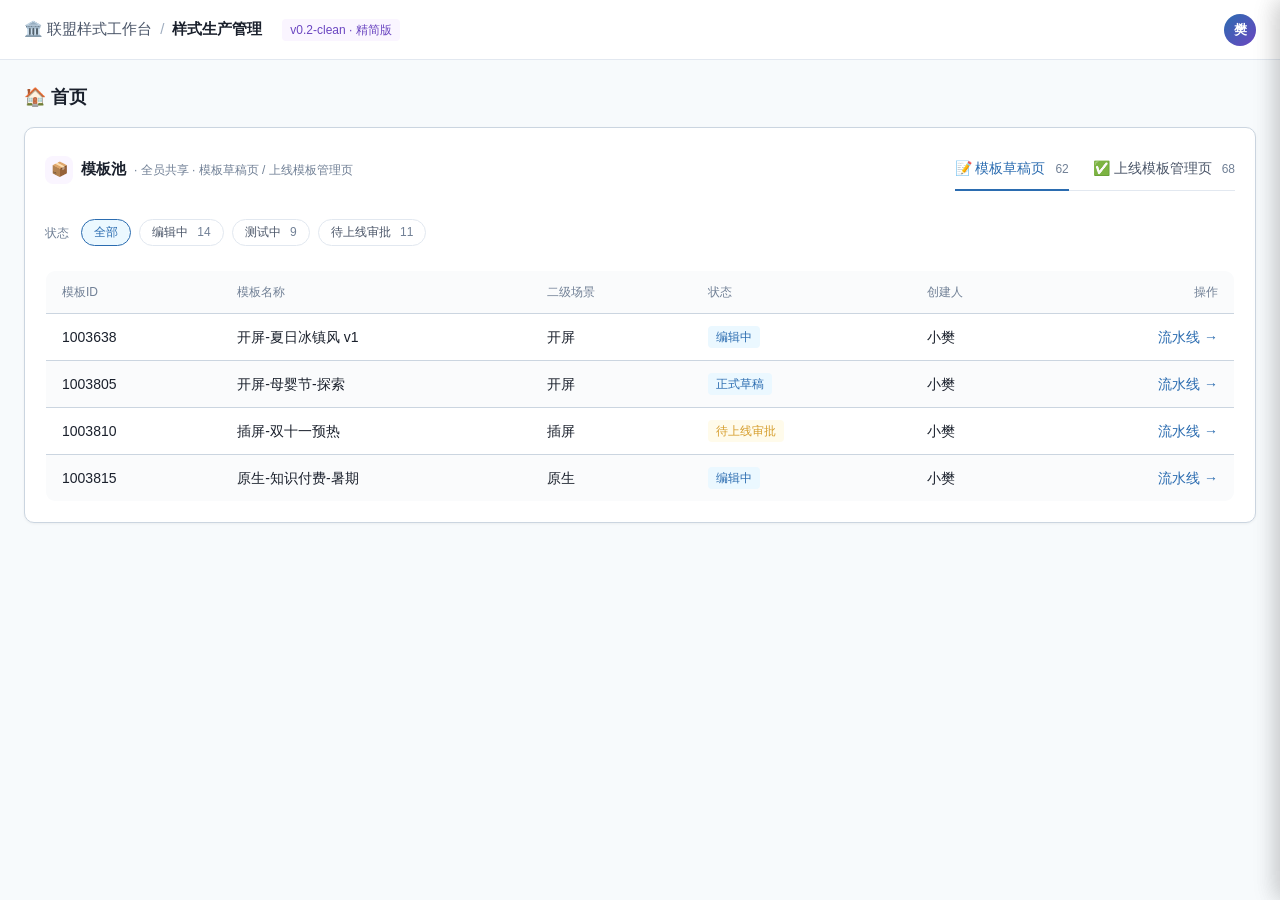
==== commit c892275c: "feat(pages): 配置 GitHub Pages 部署 + clean 版多处优化 - 新增 .github/workflows/pages.yml（main push 自动部署） - 新增 " ====
--- a/index.html
+++ b/index.html
@@ -3,1390 +3,23 @@
 <head>
 <meta charset="UTF-8" />
 <meta name="viewport" content="width=device-width, initial-scale=1.0" />
-<title>样式生产管理 · 联盟样式工作台子模块 Demo</title>
-<link rel="stylesheet" href="./styles/tokens.css" />
-<link rel="stylesheet" href="./styles/main.css" />
+<title>样式生产管理 · 精简版 Demo</title>
+<meta http-equiv="refresh" content="0; url=./clean/index.html" />
+<link rel="canonical" href="./clean/index.html" />
+<style>
+  body { font-family: -apple-system, "PingFang SC", "Microsoft YaHei", system-ui, sans-serif; background:#f5f7fa; color:#333; display:flex; align-items:center; justify-content:center; min-height:100vh; margin:0; }
+  .box { text-align:center; padding:32px 40px; background:#fff; border-radius:12px; box-shadow:0 2px 12px rgba(0,0,0,.06); }
+  a { color:#3370FF; text-decoration:none; }
+  a:hover { text-decoration:underline; }
+  .muted { color:#86909c; font-size:13px; margin-top:8px; }
+</style>
 </head>
 <body>
-<!-- ========== 顶部导航 ========== -->
-<header class="topbar">
-  <div class="topbar-left">
-    <a class="breadcrumb" href="https://yi0702.github.io/workbench-foundation/index.html" target="_blank">
-      <span class="breadcrumb-home">🏛️ 联盟样式工作台</span>
-      <span class="breadcrumb-sep">/</span>
-      <span class="breadcrumb-current">样式生产管理</span>
-    </a>
-    <span class="ver-badge">v0.2 · 路演态</span>
+  <div class="box">
+    <h2>样式生产管理 · 精简版 Demo</h2>
+    <p>正在跳转… 如未自动跳转请点击：<a href="./clean/index.html">进入精简版 ↗</a></p>
+    <div class="muted">其他视图：<a href="./legacy.html">路演老版</a> · <a href="./onepager.html">一页纸</a> · <a href="./decisions.html">决策档案</a></div>
   </div>
-  <div class="topbar-right">
-    <div class="role-switch" id="roleSwitch">
-      <span class="role-label">视角</span>
-      <button class="role-btn active" data-role="product">产品</button>
-      <button class="role-btn" data-role="design">设计</button>
-      <button class="role-btn" data-role="dev">研发</button>
-      <button class="role-btn" data-role="ops">运营</button>
-    </div>
-    <div class="user-avatar" title="产品 · 小樊">樊</div>
-  </div>
-</header>
-
-<!-- ========== 主体 ========== -->
-<main class="layout">
-  <!-- 中央内容 -->
-  <section class="content">
-
-    <!-- 1. 工作台：首页 / 我的工作台 -->
-    <div id="dashboard" class="section">
-      <div class="section-head">
-        <div class="tab-group" role="tablist">
-          <button class="tab active" data-tab="overview">🏠 首页</button>
-          <button class="tab" data-tab="mine">👤 我的工作台</button>
-        </div>
-        <div class="section-head-aside">
-          <span class="muted">默认首页 · D8 · 数据口径：昨日</span>
-        </div>
-      </div>
-
-      <!-- ============ 首页 Tab ============ -->
-      <div class="tab-pane active" data-pane="overview">
-
-        <!-- ⓘ 首页已收敛：大盘 / 实验 / 形态数据已迁移到「基座工作台首页」统一呈现，本模块首页保留「模板池」作为生产入口 -->
-
-        <!-- ========== 模板池：草稿 / 正式（首页可见，全员共享） ========== -->
-        <div id="pool" class="board-card">
-          <div class="board-card-head">
-            <span class="board-card-icon chart">📦</span>
-            <span class="board-card-title">模板池</span>
-            <span class="muted">· 全员共享 · 草稿 / 正式</span>
-            <div class="board-card-aside">
-              <div class="tab-group pool-tabs" role="tablist">
-                <button class="tab active" data-pooltab="draft">📝 草稿 <span class="muted-num">62</span></button>
-                <button class="tab" data-pooltab="formal">✅ 正式 <span class="muted-num">68</span></button>
-              </div>
-            </div>
-          </div>
-
-          <!-- 草稿 Tab -->
-          <div class="pool-pane active" data-pane="draft">
-            <div class="filter-bar">
-              <span class="filter-label">状态</span>
-              <button class="pill active">全部</button>
-              <button class="pill">待入库审批 <span class="muted-num">11</span></button>
-              <button class="pill">已入库未上线 <span class="muted-num">51</span></button>
-            </div>
-            <table class="data-table plain-table">
-              <thead><tr><th>模板ID</th><th>模板名称</th><th>父模板ID</th><th>模板宽高</th><th>状态</th><th>负责人</th><th class="col-act">操作</th></tr></thead>
-              <tbody>
-                <tr class="tpl-row"><td>1003802</td><td>夏日冰镇风开屏 v1</td><td>1003062</td><td>9X16</td><td><span class="badge waitin">待入库</span></td><td>运营·阿伦</td><td class="col-act"><a class="link" href="javascript:void(0)" data-edit="1003802">编辑</a><span class="act-sep">·</span><a class="link" href="javascript:void(0)" data-pipeline="1003802">流水线 →</a></td></tr>
-                <tr class="tpl-row"><td>1003805</td><td>开屏-母婴节-探索</td><td>1003062</td><td>9X16</td><td><span class="badge draft">正式草稿</span></td><td>产品·小樊</td><td class="col-act"><a class="link" href="javascript:void(0)" data-edit="1003805">编辑</a><span class="act-sep">·</span><a class="link" href="javascript:void(0)" data-pipeline="1003805">流水线 →</a></td></tr>
-                <tr class="tpl-row"><td>1003810</td><td>插屏-双十一预热</td><td>1003216</td><td>9X16</td><td><span class="badge wait">待上线审批</span></td><td>产品·小樊</td><td class="col-act"><a class="link" href="javascript:void(0)" data-edit="1003810">编辑</a><span class="act-sep">·</span><a class="link" href="javascript:void(0)" data-pipeline="1003810">流水线 →</a></td></tr>
-                <tr class="tpl-row"><td>1003815</td><td>原生-知识付费-暑期</td><td>1002449</td><td>0X0</td><td><span class="badge waitin">待入库</span></td><td>设计·小桃</td><td class="col-act"><a class="link" href="javascript:void(0)" data-edit="1003815">编辑</a><span class="act-sep">·</span><a class="link" href="javascript:void(0)" data-pipeline="1003815">流水线 →</a></td></tr>
-              </tbody>
-            </table>
-          </div>
-
-          <!-- 正式 Tab -->
-          <div class="pool-pane" data-pane="formal">
-            <div class="filter-bar">
-              <span class="filter-label">状态</span>
-              <button class="pill active">全部</button>
-              <button class="pill">已上线</button>
-              <button class="pill">已下线/归档</button>
-            </div>
-            <table class="data-table plain-table">
-              <thead><tr><th>模板ID</th><th>模板名称</th><th>父模板ID</th><th>模板宽高</th><th>消耗</th><th>CTR</th><th>实验提升</th><th class="col-act">操作</th></tr></thead>
-              <tbody>
-                <tr class="tpl-row"><td>1003690</td><td>【小店】弹窗+商品信息_自渲染_信息流_视频_图文</td><td>1002819</td><td>0X0</td><td>¥421w</td><td>9.85%</td><td class="up">+38%</td><td class="col-act"><a class="link" href="javascript:void(0)" data-edit="1003690">编辑</a><span class="act-sep">·</span><a class="link" href="javascript:void(0)" data-report="1003690">成绩单 →</a></td></tr>
-                <tr class="tpl-row"><td>1003723</td><td>双端_激励_1003723模板</td><td>1003680</td><td>9X16</td><td>¥412w</td><td>62.5%</td><td class="up">+27%</td><td class="col-act"><a class="link" href="javascript:void(0)" data-edit="1003723">编辑</a><span class="act-sep">·</span><a class="link" href="javascript:void(0)" data-report="1003723">成绩单 →</a></td></tr>
-                <tr class="tpl-row"><td>1003721</td><td>商品信息_系统弹窗_插屏半屏-9x16视频-大区域-左下</td><td>1003216</td><td>9X16</td><td>¥182w</td><td>25.6%</td><td class="up">+24%</td><td class="col-act"><a class="link" href="javascript:void(0)" data-edit="1003721">编辑</a><span class="act-sep">·</span><a class="link" href="javascript:void(0)" data-report="1003721">成绩单 →</a></td></tr>
-                <tr class="tpl-row"><td>1001023</td><td>【全突破】自渲染_信息流_图片_透明模板</td><td>—</td><td>0X0</td><td>¥274w</td><td>8.49%</td><td>-</td><td class="col-act"><a class="link" href="javascript:void(0)" data-edit="1001023">编辑</a><span class="act-sep">·</span><a class="link" href="javascript:void(0)" data-report="1001023">成绩单 →</a></td></tr>
-              </tbody>
-            </table>
-          </div>
-        </div>
-        <!-- ========== /模板池 ========== -->
-
-      </div>
-      <!-- ============ /首页 Tab ============ -->
-
-      <!-- ============ 我的工作台 Tab ============ -->
-      <div class="tab-pane" data-pane="mine">
-        <div class="tab-group sub" role="tablist">
-          <button class="subtab active" data-subtab="own">📂 我参与的</button>
-          <button class="subtab" data-subtab="fav">⭐ 我收藏的</button>
-          <button class="subtab role-only" data-subtab="approve">✅ 待我审批 <span class="dot">3</span></button>
-        </div>
-
-        <!-- 我参与的：实验数据看板 + 模板列表（参考图3） -->
-        <div class="subtab-pane active" data-pane="own">
-
-          <!-- ========== 我的实验数据看板 ========== -->
-          <div class="board-card my-exp-board">
-            <div class="board-card-head">
-              <span class="board-card-icon chart">🧪</span>
-              <span class="board-card-title">我当前的实验数据</span>
-              <span class="muted">3 个在跑实验 · 5 个已全量 · 数据口径：昨日</span>
-              <span class="board-card-aside">
-                <a class="link sm" href="javascript:void(0)" id="goAllMyExp">查看我的全部实验 →</a>
-              </span>
-            </div>
-
-            <!-- 我的实验 KPI 4 件套 -->
-            <div class="kpi-row">
-              <div class="kpi">
-                <div class="kpi-label">🧪 在跑实验</div>
-                <div class="kpi-num">3<small> 个</small></div>
-                <div class="kpi-trend up">▲ 较上周 +1</div>
-              </div>
-              <div class="kpi">
-                <div class="kpi-label">💵 我的实验消耗</div>
-                <div class="kpi-num">98.4<small> 万元</small></div>
-                <div class="kpi-trend up">▲ +12.6%</div>
-              </div>
-              <div class="kpi">
-                <div class="kpi-label">📈 平均 GMV 提升</div>
-                <div class="kpi-num">+18.2<small>%</small></div>
-                <div class="kpi-trend up">▲ +3.1pp</div>
-              </div>
-              <div class="kpi">
-                <div class="kpi-label">✅ 已全量 / 我提案</div>
-                <div class="kpi-num">5<small> / 8</small></div>
-                <div class="kpi-trend up">▲ 通过率 62.5%</div>
-              </div>
-            </div>
-
-            <!-- 我的在跑实验列表 -->
-            <div class="my-exp-list">
-              <div class="my-exp-list-title">▶ 在跑中的实验</div>
-              <table class="data-table plain-table compact">
-                <thead>
-                  <tr>
-                    <th>实验名称</th>
-                    <th>关联模板</th>
-                    <th>状态</th>
-                    <th>消耗</th>
-                    <th>GMV</th>
-                    <th>CTR</th>
-                    <th>CVR</th>
-                    <th class="col-act">操作</th>
-                  </tr>
-                </thead>
-                <tbody>
-                  <tr>
-                    <td>双端_插屏半屏_左下大区域商品信息实验</td>
-                    <td><a class="link" href="javascript:void(0)" data-pipeline="1003721">1003721</a></td>
-                    <td><span class="exp-status st-running">运行中 · 第 6 天</span></td>
-                    <td class="up">▲ +2.10%</td>
-                    <td class="up">▲ +5.40%</td>
-                    <td class="up">▲ +0.62%</td>
-                    <td class="up">▲ +0.31%</td>
-                    <td class="col-act"><a class="link" href="javascript:void(0)">🔗 查看</a></td>
-                  </tr>
-                  <tr>
-                    <td>双端_开插激励原生_26Y618模板上线实验</td>
-                    <td><a class="link" href="javascript:void(0)" data-pipeline="1003737">1003737</a></td>
-                    <td><span class="exp-status st-running">运行中 · 第 3 天</span></td>
-                    <td class="up">▲ +0.06%</td>
-                    <td class="up">▲ +0.17%</td>
-                    <td class="down">▼ -0.10%</td>
-                    <td class="down">▼ -0.01%</td>
-                    <td class="col-act"><a class="link" href="javascript:void(0)">🔗 查看</a></td>
-                  </tr>
-                  <tr>
-                    <td>双端_插屏半屏_炫光岛屿_16x9 模板实验</td>
-                    <td><a class="link" href="javascript:void(0)" data-pipeline="1003769">1003769</a></td>
-                    <td><span class="exp-status st-running">运行中 · 第 2 天</span></td>
-                    <td class="up">▲ +1.85%</td>
-                    <td class="up">▲ +2.24%</td>
-                    <td class="up">▲ +0.45%</td>
-                    <td class="up">▲ +0.12%</td>
-                    <td class="col-act"><a class="link" href="javascript:void(0)">🔗 查看</a></td>
-                  </tr>
-                </tbody>
-              </table>
-            </div>
-          </div>
-          <!-- ========== /我的实验数据看板 ========== -->
-
-          <div class="my-tpl-section-title">📂 我参与的模板列表</div>
-          <div class="table-toolbar">
-            <input class="search-input" id="myTplSearch" placeholder="搜索模板 ID / 名称 / 父模板…" />
-            <div class="table-toolbar-right" id="myTplStageFilter">
-              <button class="pill active" data-stage="all">全部</button>
-              <button class="pill" data-stage="编辑中">编辑中</button>
-              <button class="pill" data-stage="测试中">测试中</button>
-              <button class="pill" data-stage="草稿上线">草稿上线</button>
-              <button class="pill" data-stage="实验中">实验中</button>
-              <button class="pill" data-stage="已上线">已上线</button>
-            </div>
-          </div>
-          <table class="data-table plain-table">
-            <thead>
-              <tr>
-                <th>模板ID</th>
-                <th>模板名称</th>
-                <th>父模板ID</th>
-                <th>模板宽高</th>
-                <th>创意规格IDS</th>
-                <th>当前阶段</th>
-                <th class="col-act">操作</th>
-              </tr>
-            </thead>
-            <tbody>
-              <tr class="tpl-row" data-tpl="1003690">
-                <td>1003690</td>
-                <td>【小店】弹窗+商品信息_自渲染_信息流_视频_图文</td>
-                <td>1002819</td>
-                <td>0X0</td>
-                <td class="ids">2147,1766,351,865,2107,2106,1414,1413,1529,585,866,1874,862,1109</td>
-                <td><span class="stage-pill stage-online">已上线</span></td>
-                <td class="col-act">
-                  <a class="link" href="javascript:void(0)" data-edit="1003690">编辑</a>
-                  <span class="act-sep">·</span>
-                  <a class="link" href="javascript:void(0)" data-report="1003690">成绩单 →</a>
-                </td>
-              </tr>
-              <tr class="tpl-row" data-tpl="1003737">
-                <td>1003737</td>
-                <td>【小店】商品信息_直播氛围_自渲染_沉浸式_视频_图文</td>
-                <td>1002449</td>
-                <td>0X0</td>
-                <td class="ids">866,585,1413,1414,1529,2107,2106,862,1109</td>
-                <td><span class="stage-pill stage-exp">实验中</span></td>
-                <td class="col-act">
-                  <a class="link" href="javascript:void(0)" data-edit="1003737">编辑</a>
-                  <span class="act-sep">·</span>
-                  <a class="link" href="javascript:void(0)" data-pipeline="1003737">流水线 →</a>
-                </td>
-              </tr>
-              <tr class="tpl-row" data-tpl="1003721">
-                <td>1003721</td>
-                <td>商品信息_系统弹窗_插屏半屏-9x16视频-大区域-左下</td>
-                <td>1003216</td>
-                <td>9X16</td>
-                <td class="ids">1529,2107,2106,1414,1413,585,866,862,1109</td>
-                <td><span class="stage-pill stage-draft">草稿上线</span></td>
-                <td class="col-act">
-                  <a class="link" href="javascript:void(0)" data-edit="1003721">编辑</a>
-                  <span class="act-sep">·</span>
-                  <a class="link" href="javascript:void(0)" data-pipeline="1003721">流水线 →</a>
-                </td>
-              </tr>
-              <tr class="tpl-row" data-tpl="1003720">
-                <td>1003720</td>
-                <td>商品信息居上_系统弹窗_开屏_大按钮单向白手_竖滑视频</td>
-                <td>1003062</td>
-                <td>9X16</td>
-                <td class="ids">866,1414,2106,2107,1413,585,1529,862,1109</td>
-                <td><span class="stage-pill stage-test">测试中</span></td>
-                <td class="col-act">
-                  <a class="link" href="javascript:void(0)" data-edit="1003720">编辑</a>
-                  <span class="act-sep">·</span>
-                  <a class="link" href="javascript:void(0)" data-pipeline="1003720">流水线 →</a>
-                </td>
-              </tr>
-              <tr class="tpl-row" data-tpl="1003719">
-                <td>1003719</td>
-                <td>商品信息居下_系统弹窗_摇扭用_开屏_大按钮单向白手</td>
-                <td>1003062</td>
-                <td>9X16</td>
-                <td class="ids">866,1414,2106,2107,1413,585,1529,862,1109</td>
-                <td><span class="stage-pill stage-edit">编辑中</span></td>
-                <td class="col-act">
-                  <a class="link" href="javascript:void(0)" data-edit="1003719">编辑</a>
-                  <span class="act-sep">·</span>
-                  <a class="link" href="javascript:void(0)" data-pipeline="1003719">流水线 →</a>
-                </td>
-              </tr>
-              <tr class="tpl-row" data-tpl="1003728">
-                <td>1003728</td>
-                <td>[小说短剧]标准版深转激励-激励浏览(1735)</td>
-                <td>1003380</td>
-                <td>0X0</td>
-                <td class="ids">1735</td>
-                <td><span class="stage-pill stage-online">已上线</span></td>
-                <td class="col-act">
-                  <a class="link" href="javascript:void(0)" data-edit="1003728">编辑</a>
-                  <span class="act-sep">·</span>
-                  <a class="link" href="javascript:void(0)" data-report="1003728">成绩单 →</a>
-                </td>
-              </tr>
-              <tr class="tpl-row" data-tpl="1003769">
-                <td>1003769</td>
-                <td>[26Y618][常规]插屏半屏_炫光岛屿_16x9视频</td>
-                <td>1003396</td>
-                <td>9X16</td>
-                <td class="ids">865,351,1766,1874</td>
-                <td><span class="stage-pill stage-exp">实验中</span></td>
-                <td class="col-act">
-                  <a class="link" href="javascript:void(0)" data-edit="1003769">编辑</a>
-                  <span class="act-sep">·</span>
-                  <a class="link" href="javascript:void(0)" data-pipeline="1003769">流水线 →</a>
-                </td>
-              </tr>
-              <tr class="tpl-row" data-tpl="1003768">
-                <td>1003768</td>
-                <td>[26Y618][常规]插屏半屏_炫光岛屿_9x16视频</td>
-                <td>1003395</td>
-                <td>9X16</td>
-                <td class="ids">585,866,1529,862,1109</td>
-                <td><span class="stage-pill stage-edit">编辑中</span></td>
-                <td class="col-act">
-                  <a class="link" href="javascript:void(0)" data-edit="1003768">编辑</a>
-                  <span class="act-sep">·</span>
-                  <a class="link" href="javascript:void(0)" data-pipeline="1003768">流水线 →</a>
-                </td>
-              </tr>
-            </tbody>
-          </table>
-        </div>
-
-        <div class="subtab-pane" data-pane="fav">
-          <div class="table-toolbar">
-            <input class="search-input" placeholder="搜索我收藏的模板…" />
-            <div class="table-toolbar-right">
-              <span class="muted">共 4 个收藏</span>
-            </div>
-          </div>
-          <table class="data-table plain-table">
-            <thead>
-              <tr>
-                <th>模板ID</th>
-                <th>模板名称</th>
-                <th>形态</th>
-                <th>消耗</th>
-                <th>CTR</th>
-                <th>实验提升</th>
-                <th>收藏于</th>
-                <th class="col-act">操作</th>
-              </tr>
-            </thead>
-            <tbody>
-              <tr class="tpl-row">
-                <td>1003723</td>
-                <td>双端_激励_1003723模板</td>
-                <td>激励视频</td>
-                <td>¥412w</td>
-                <td>62.5%</td>
-                <td class="up">+27%</td>
-                <td>5/22</td>
-                <td class="col-act">
-                  <a class="link" href="javascript:void(0)" data-edit="1003723">编辑</a>
-                  <span class="act-sep">·</span>
-                  <a class="link" href="javascript:void(0)" data-report="1003723">成绩单 →</a>
-                  <span class="act-sep">·</span>
-                  <a class="link sm" href="javascript:void(0)" title="取消收藏">★</a>
-                </td>
-              </tr>
-              <tr class="tpl-row">
-                <td>1003720</td>
-                <td>商品信息居上_系统弹窗_开屏_大按钮</td>
-                <td>开屏</td>
-                <td>¥421w</td>
-                <td>9.85%</td>
-                <td class="up">+22%</td>
-                <td>5/18</td>
-                <td class="col-act">
-                  <a class="link" href="javascript:void(0)" data-edit="1003720">编辑</a>
-                  <span class="act-sep">·</span>
-                  <a class="link" href="javascript:void(0)" data-report="1003720">成绩单 →</a>
-                  <span class="act-sep">·</span>
-                  <a class="link sm" href="javascript:void(0)" title="取消收藏">★</a>
-                </td>
-              </tr>
-              <tr class="tpl-row">
-                <td>1001023</td>
-                <td>【全突破】自渲染_信息流_图片_透明模板</td>
-                <td>原生</td>
-                <td>¥274w</td>
-                <td>8.49%</td>
-                <td>基线</td>
-                <td>5/10</td>
-                <td class="col-act">
-                  <a class="link" href="javascript:void(0)" data-edit="1001023">编辑</a>
-                  <span class="act-sep">·</span>
-                  <a class="link" href="javascript:void(0)" data-report="1001023">成绩单 →</a>
-                  <span class="act-sep">·</span>
-                  <a class="link sm" href="javascript:void(0)" title="取消收藏">★</a>
-                </td>
-              </tr>
-              <tr class="tpl-row">
-                <td>1003769</td>
-                <td>[26Y618][常规]插屏半屏_炫光岛屿_16x9视频</td>
-                <td>插屏</td>
-                <td>¥149w</td>
-                <td>24.8%</td>
-                <td class="up">+19%</td>
-                <td>5/12</td>
-                <td class="col-act">
-                  <a class="link" href="javascript:void(0)" data-edit="1003769">编辑</a>
-                  <span class="act-sep">·</span>
-                  <a class="link" href="javascript:void(0)" data-pipeline="1003769">流水线 →</a>
-                  <span class="act-sep">·</span>
-                  <a class="link sm" href="javascript:void(0)" title="取消收藏">★</a>
-                </td>
-              </tr>
-            </tbody>
-          </table>
-        </div>
-
-        <div class="subtab-pane" data-pane="approve">
-          <div class="banner-tip">🔐 仅产品视角可见 · 双审批中的「草稿入库审批」队列</div>
-          <div class="approve-list">
-            <div class="approve-item">
-              <div class="approve-main">
-                <div class="approve-title">激励-周年庆抽奖-zero01 <span class="badge waitin">待入库</span></div>
-                <div class="approve-meta">提案人：运营·阿伦 · 来源：创意广场 · 创建于 2h 前</div>
-                <div class="approve-desc">从「截图灵感」一键 C2D 生成，已通过 Smart Prompt 微调 3 轮。</div>
-              </div>
-              <div class="approve-act">
-                <button class="btn-primary sm">通过 · 入库</button>
-                <button class="btn-ghost sm">驳回</button>
-                <button class="btn-text sm">预览</button>
-              </div>
-            </div>
-            <div class="approve-item">
-              <div class="approve-main">
-                <div class="approve-title">原生-知识付费-暑期 <span class="badge waitin">待入库</span></div>
-                <div class="approve-meta">提案人：设计·小桃 · 来源：Figma D2C · 创建于 5h 前</div>
-                <div class="approve-desc">对齐器 diff 仅 1 项（圆角 8→12），已自动建议接受设计稿。</div>
-              </div>
-              <div class="approve-act">
-                <button class="btn-primary sm">通过 · 入库</button>
-                <button class="btn-ghost sm">驳回</button>
-                <button class="btn-text sm">预览</button>
-              </div>
-            </div>
-            <div class="approve-item">
-              <div class="approve-main">
-                <div class="approve-title">开屏-AI 助手发布-畅想 <span class="badge waitin">待入库</span></div>
-                <div class="approve-meta">提案人：研发·楠楠 · 来源：创意广场提案 · 创建于 1d 前</div>
-                <div class="approve-desc">未跑自动化测试，建议补测后再决定。</div>
-              </div>
-              <div class="approve-act">
-                <button class="btn-primary sm" disabled>通过 · 入库</button>
-                <button class="btn-ghost sm">驳回</button>
-                <button class="btn-text sm">预览</button>
-              </div>
-            </div>
-          </div>
-        </div>
-      </div>
-      <!-- ============ /我的工作台 Tab ============ -->
-    </div>
-
-    <!-- 2. 创意广场 -->
-    <div id="ideas-section" class="section">
-      <div class="section-head">
-        <h2 class="section-title">💡 创意广场 <span class="muted">· D1 · 鼓励全员体验生成</span></h2>
-        <div class="tab-group" role="tablist">
-          <button class="tab active" data-ideatab="all">🌐 全部创意 <span class="muted-num">86</span></button>
-          <button class="tab" data-ideatab="mine">👤 我的创意 <span class="muted-num">12</span></button>
-        </div>
-      </div>
-
-      <!-- 全部创意 Tab -->
-      <div class="ideatab-pane active" data-ideapane="all">
-      <div class="ideas-input-card">
-        <div class="ideas-input-title">✨ 任何角色都可以提案 · 一句话 / 截图 / Figma 链接</div>
-        <div class="ideas-input-row">
-          <input class="ideas-input" placeholder="例：我想做一个有夏日清凉感的开屏，左下角小冰块动效…（也可拖入图片或粘 Figma 链接）" />
-          <button class="btn-primary">生成草稿</button>
-        </div>
-        <div class="ideas-input-tip">提交后自动进入「待入库审批」队列，产品审批通过即进入正式草稿池。</div>
-      </div>
-
-      <div class="filter-bar">
-        <span class="filter-label">场景</span>
-        <button class="pill active">全部</button>
-        <button class="pill">开屏</button>
-        <button class="pill">插屏</button>
-        <button class="pill">激励</button>
-        <button class="pill">原生</button>
-        <span class="filter-divider"></span>
-        <span class="filter-label">赛道</span>
-        <button class="pill active">全部</button>
-        <button class="pill">游戏</button>
-        <button class="pill">电商</button>
-        <button class="pill">教育</button>
-        <button class="pill">金融</button>
-        <button class="pill">内容</button>
-        <span class="filter-divider"></span>
-        <span class="filter-label">排序</span>
-        <button class="pill active">最热</button>
-        <button class="pill">最新</button>
-      </div>
-
-      <div class="masonry">
-        <div class="idea-card">
-          <div class="idea-cover" style="background:linear-gradient(135deg,#ffd6e0,#a78bfa);"></div>
-          <div class="idea-body">
-            <div class="idea-title">夏日冰镇风开屏</div>
-            <div class="idea-tags"><span class="tag">开屏</span><span class="tag">电商</span><span class="tag">截图灵感</span></div>
-            <div class="idea-meta">运营·阿伦 · 2h 前</div>
-            <div class="idea-actions">
-              <button class="btn-icon">👍 <span>23</span></button>
-              <button class="btn-icon">💬 <span>5</span></button>
-              <a class="btn-text sm" href="preview.html?id=I-2601&title=夏日冰镇风开屏" target="_blank" rel="noopener">预览 ↗</a>
-              <button class="btn-text sm">深化为草稿 →</button>
-            </div>
-          </div>
-        </div>
-        <div class="idea-card">
-          <div class="idea-cover" style="background:linear-gradient(135deg,#a8edea,#fed6e3);"></div>
-          <div class="idea-body">
-            <div class="idea-title">极简卡片激励视频按钮</div>
-            <div class="idea-tags"><span class="tag">激励</span><span class="tag">内容</span><span class="tag">Figma</span></div>
-            <div class="idea-meta">设计·小桃 · 4h 前</div>
-            <div class="idea-actions">
-              <button class="btn-icon">👍 <span>17</span></button>
-              <button class="btn-icon">💬 <span>2</span></button>
-              <a class="btn-text sm" href="preview.html?id=I-2602&title=极简卡片激励视频按钮" target="_blank" rel="noopener">预览 ↗</a>
-              <button class="btn-text sm">深化为草稿 →</button>
-            </div>
-          </div>
-        </div>
-        <div class="idea-card">
-          <div class="idea-cover" style="background:linear-gradient(135deg,#ffecd2,#fcb69f);"></div>
-          <div class="idea-body">
-            <div class="idea-title">游戏开服倒计时插屏</div>
-            <div class="idea-tags"><span class="tag">插屏</span><span class="tag">游戏</span><span class="tag">一句话构想</span></div>
-            <div class="idea-meta">研发·楠楠 · 6h 前</div>
-            <div class="idea-actions">
-              <button class="btn-icon">👍 <span>14</span></button>
-              <button class="btn-icon">💬 <span>3</span></button>
-              <a class="btn-text sm" href="preview.html?id=I-2603&title=游戏开服倒计时插屏" target="_blank" rel="noopener">预览 ↗</a>
-              <button class="btn-text sm">深化为草稿 →</button>
-            </div>
-          </div>
-        </div>
-        <div class="idea-card">
-          <div class="idea-cover" style="background:linear-gradient(135deg,#84fab0,#8fd3f4);"></div>
-          <div class="idea-body">
-            <div class="idea-title">教育续报券原生信息流</div>
-            <div class="idea-tags"><span class="tag">原生</span><span class="tag">教育</span></div>
-            <div class="idea-meta">产品·小樊 · 1d 前</div>
-            <div class="idea-actions">
-              <button class="btn-icon">👍 <span>11</span></button>
-              <button class="btn-icon">💬 <span>4</span></button>
-              <a class="btn-text sm" href="preview.html?id=I-2604&title=教育续报券原生信息流" target="_blank" rel="noopener">预览 ↗</a>
-              <button class="btn-text sm">深化为草稿 →</button>
-            </div>
-          </div>
-        </div>
-        <div class="idea-card">
-          <div class="idea-cover" style="background:linear-gradient(135deg,#fbc2eb,#a6c1ee);"></div>
-          <div class="idea-body">
-            <div class="idea-title">金融 · 安全感品牌色块</div>
-            <div class="idea-tags"><span class="tag">开屏</span><span class="tag">金融</span></div>
-            <div class="idea-meta">运营·阿伦 · 1d 前</div>
-            <div class="idea-actions">
-              <button class="btn-icon">👍 <span>9</span></button>
-              <button class="btn-icon">💬 <span>1</span></button>
-              <a class="btn-text sm" href="preview.html?id=I-2605&title=金融 · 安全感品牌色块" target="_blank" rel="noopener">预览 ↗</a>
-              <button class="btn-text sm">深化为草稿 →</button>
-            </div>
-          </div>
-        </div>
-        <div class="idea-card">
-          <div class="idea-cover" style="background:linear-gradient(135deg,#d4fc79,#96e6a1);"></div>
-          <div class="idea-body">
-            <div class="idea-title">内容种草 · 双图对比模板</div>
-            <div class="idea-tags"><span class="tag">原生</span><span class="tag">内容</span><span class="tag">竞品截图</span></div>
-            <div class="idea-meta">设计·小桃 · 2d 前</div>
-            <div class="idea-actions">
-              <button class="btn-icon">👍 <span>8</span></button>
-              <button class="btn-icon">💬 <span>2</span></button>
-              <a class="btn-text sm" href="preview.html?id=I-2606&title=内容种草 · 双图对比模板" target="_blank" rel="noopener">预览 ↗</a>
-              <button class="btn-text sm">深化为草稿 →</button>
-            </div>
-          </div>
-        </div>
-      </div>
-      </div>
-      <!-- /全部创意 Tab -->
-
-      <!-- 我的创意 Tab -->
-      <div class="ideatab-pane" data-ideapane="mine">
-        <div class="my-idea-summary">
-          <div class="mi-summary-item">
-            <div class="mi-num">12</div>
-            <div class="mi-label">我的提案</div>
-          </div>
-          <div class="mi-summary-item">
-            <div class="mi-num">8</div>
-            <div class="mi-label">已入库</div>
-          </div>
-          <div class="mi-summary-item">
-            <div class="mi-num">3</div>
-            <div class="mi-label">已上线</div>
-          </div>
-          <div class="mi-summary-item">
-            <div class="mi-num"><span class="up">+18%</span></div>
-            <div class="mi-label">平均 GMV 提升</div>
-          </div>
-          <div class="mi-summary-aside">
-            <button class="btn-primary sm">+ 新建提案</button>
-          </div>
-        </div>
-
-        <div class="filter-bar">
-          <span class="filter-label">状态</span>
-          <button class="pill active">全部</button>
-          <button class="pill">草稿中</button>
-          <button class="pill">待入库</button>
-          <button class="pill">已入库</button>
-          <button class="pill">已上线</button>
-          <span class="filter-divider"></span>
-          <span class="filter-label">场景</span>
-          <button class="pill active">全部</button>
-          <button class="pill">开屏</button>
-          <button class="pill">插屏</button>
-          <button class="pill">激励</button>
-          <button class="pill">原生</button>
-        </div>
-
-        <div class="masonry">
-          <div class="idea-card mine">
-            <div class="idea-cover" style="background:linear-gradient(135deg,#84fab0,#8fd3f4);">
-              <span class="idea-cover-badge">已上线</span>
-            </div>
-            <div class="idea-body">
-              <div class="idea-title">教育续报券原生信息流</div>
-              <div class="idea-tags"><span class="tag">原生</span><span class="tag">教育</span></div>
-              <div class="idea-meta">产品·小樊 · 1d 前 · 关联模板 1003728</div>
-              <div class="idea-actions">
-                <button class="btn-icon">👍 <span>11</span></button>
-                <button class="btn-icon">💬 <span>4</span></button>
-                <a class="btn-text sm" href="preview.html?id=I-2604&title=教育续报券原生信息流" target="_blank" rel="noopener">预览 ↗</a>
-                <a class="btn-text sm" href="javascript:void(0)" data-report="1003728">成绩单 →</a>
-              </div>
-            </div>
-          </div>
-
-          <div class="idea-card mine">
-            <div class="idea-cover" style="background:linear-gradient(135deg,#fbc2eb,#a6c1ee);">
-              <span class="idea-cover-badge ok">已入库</span>
-            </div>
-            <div class="idea-body">
-              <div class="idea-title">开屏-母婴节-探索</div>
-              <div class="idea-tags"><span class="tag">开屏</span><span class="tag">电商</span></div>
-              <div class="idea-meta">产品·小樊 · 3d 前 · 关联草稿 1003805</div>
-              <div class="idea-actions">
-                <button class="btn-icon">👍 <span>14</span></button>
-                <button class="btn-icon">💬 <span>2</span></button>
-                <a class="btn-text sm" href="preview.html?id=I-3001&title=开屏-母婴节-探索" target="_blank" rel="noopener">预览 ↗</a>
-                <button class="btn-text sm">流水线 →</button>
-              </div>
-            </div>
-          </div>
-
-          <div class="idea-card mine">
-            <div class="idea-cover" style="background:linear-gradient(135deg,#ffecd2,#fcb69f);">
-              <span class="idea-cover-badge wait">待入库</span>
-            </div>
-            <div class="idea-body">
-              <div class="idea-title">插屏-双十一预热-极简金</div>
-              <div class="idea-tags"><span class="tag">插屏</span><span class="tag">电商</span><span class="tag">Figma</span></div>
-              <div class="idea-meta">产品·小樊 · 5d 前 · 待我自己审批</div>
-              <div class="idea-actions">
-                <button class="btn-icon">👍 <span>6</span></button>
-                <button class="btn-icon">💬 <span>1</span></button>
-                <a class="btn-text sm" href="preview.html?id=I-3002&title=插屏-双十一预热-极简金" target="_blank" rel="noopener">预览 ↗</a>
-                <button class="btn-text sm">深化为草稿 →</button>
-              </div>
-            </div>
-          </div>
-
-          <div class="idea-card mine">
-            <div class="idea-cover" style="background:linear-gradient(135deg,#a18cd1,#fbc2eb);">
-              <span class="idea-cover-badge draft">草稿中</span>
-            </div>
-            <div class="idea-body">
-              <div class="idea-title">激励视频-知识付费-复购</div>
-              <div class="idea-tags"><span class="tag">激励</span><span class="tag">教育</span></div>
-              <div class="idea-meta">产品·小樊 · 7d 前 · AI 生成中</div>
-              <div class="idea-actions">
-                <button class="btn-icon">👍 <span>3</span></button>
-                <button class="btn-icon">💬 <span>0</span></button>
-                <a class="btn-text sm" href="preview.html?id=I-3003&title=激励视频-知识付费-复购" target="_blank" rel="noopener">预览 ↗</a>
-                <button class="btn-text sm">继续编辑 →</button>
-              </div>
-            </div>
-          </div>
-
-          <div class="idea-card mine">
-            <div class="idea-cover" style="background:linear-gradient(135deg,#d4fc79,#96e6a1);">
-              <span class="idea-cover-badge">已上线</span>
-            </div>
-            <div class="idea-body">
-              <div class="idea-title">原生-知识付费-暑期招生</div>
-              <div class="idea-tags"><span class="tag">原生</span><span class="tag">教育</span></div>
-              <div class="idea-meta">产品·小樊 · 14d 前 · 关联模板 1001023</div>
-              <div class="idea-actions">
-                <button class="btn-icon">👍 <span>22</span></button>
-                <button class="btn-icon">💬 <span>9</span></button>
-                <a class="btn-text sm" href="preview.html?id=I-3004&title=原生-知识付费-暑期招生" target="_blank" rel="noopener">预览 ↗</a>
-                <a class="btn-text sm" href="javascript:void(0)" data-report="1001023">成绩单 →</a>
-              </div>
-            </div>
-          </div>
-
-          <div class="idea-card mine">
-            <div class="idea-cover" style="background:linear-gradient(135deg,#ffd6e0,#a78bfa);">
-              <span class="idea-cover-badge ok">已入库</span>
-            </div>
-            <div class="idea-body">
-              <div class="idea-title">开屏-618 大促-夏日清凉</div>
-              <div class="idea-tags"><span class="tag">开屏</span><span class="tag">电商</span><span class="tag">截图灵感</span></div>
-              <div class="idea-meta">产品·小樊 · 18d 前 · 关联草稿 1003802</div>
-              <div class="idea-actions">
-                <button class="btn-icon">👍 <span>31</span></button>
-                <button class="btn-icon">💬 <span>12</span></button>
-                <a class="btn-text sm" href="preview.html?id=I-3005&title=开屏-618 大促-夏日清凉" target="_blank" rel="noopener">预览 ↗</a>
-                <button class="btn-text sm">流水线 →</button>
-              </div>
-            </div>
-          </div>
-        </div>
-      </div>
-      <!-- /我的创意 Tab -->
-
-    </div>
-
-  </section>
-
-  <!-- 右侧固定侧栏：基座协同接口 -->
-  <aside class="sidebar">
-    <div class="sidebar-head">
-      <div class="sidebar-title">🔌 基座协同接口</div>
-      <div class="sidebar-sub">5/29 路演必交 · 与基座对齐</div>
-    </div>
-
-    <div class="api-card">
-      <div class="api-head"><span class="api-no">①</span><span class="api-name">AI 路由关键词</span><span class="api-must">必</span></div>
-      <div class="api-body">
-        <span class="kw">模板</span><span class="kw">D2C</span><span class="kw">C2D</span>
-        <span class="kw">新建模板</span><span class="kw">导入 TAPD</span>
-        <span class="kw">截图变模板</span><span class="kw">模板体检</span>
-        <span class="kw">设计稿对齐</span><span class="kw">DSL 对齐</span>
-        <span class="kw">我的模板</span><span class="kw">模板成绩单</span>
-        <span class="kw">上线审批</span><span class="kw">入库审批</span>
-        <span class="kw">自动化测试</span><span class="kw">回滚模板</span>
-      </div>
-    </div>
-
-    <div class="api-card">
-      <div class="api-head"><span class="api-no">②</span><span class="api-name">首页看板卡片</span><span class="api-must">必</span></div>
-      <div class="api-body">
-        <div class="api-line">A · 大盘 KPI 5 件套（消耗/CTR/CVR/新模板/驱动占比）</div>
-        <div class="api-line">B · 形态指标表 + 红榜 Tab（点行进二级页）</div>
-      </div>
-    </div>
-
-    <div class="api-card">
-      <div class="api-head"><span class="api-no">③</span><span class="api-name">Skills 提报</span><span class="api-must">必</span></div>
-      <div class="api-body">
-        <div class="skill-row"><b>TAPD 体检</b> · tapd/体检/需求 <span class="lvl">B</span></div>
-        <div class="skill-row"><b>Figma D2C</b> · figma/d2c/设计稿 <span class="lvl">B</span></div>
-        <div class="skill-row"><b>截图 C2D</b> · 截图/c2d/构想 <span class="lvl">B</span></div>
-        <div class="skill-row"><b>设计稿对齐器</b> · 对齐/diff <span class="lvl">B</span></div>
-        <div class="skill-row"><b>模板自动化测试</b> · 测试/回归 <span class="lvl a">A</span></div>
-        <div class="skill-row"><b>成绩单生成</b> · 成绩单/复盘 <span class="lvl">B</span></div>
-        <div class="skill-row"><b>配色生成</b> · 配色/主题色 <span class="lvl c">C</span></div>
-      </div>
-    </div>
-
-    <div class="api-card">
-      <div class="api-head"><span class="api-no">④</span><span class="api-name">数据口径</span><span class="api-opt">建议</span></div>
-      <div class="api-body">
-        <div class="api-line">视角：场景 / 赛道 / 预算 / 时间窗</div>
-        <div class="api-line">指标：模板数 · CTR · CVR · 消耗 · 实验提升</div>
-      </div>
-    </div>
-
-    <div class="api-card">
-      <div class="api-head"><span class="api-no">⑤</span><span class="api-name">入口参数</span><span class="api-opt">建议</span></div>
-      <div class="api-body">
-        <code class="api-code">?module=produce<br/>&action=create|edit|review|optimize<br/>&industry=&scene=&templateId=&tapdId=</code>
-      </div>
-    </div>
-
-    <div class="api-card">
-      <div class="api-head"><span class="api-no">⑥</span><span class="api-name">历史承接</span><span class="api-opt">建议</span></div>
-      <div class="api-body">
-        承接 iDOMO Plus 全部生产流；iDOMO 引擎做底层画布保留；本模块在其上叠加：双入口 Agent、Skills、对齐器、双审批、协同与成绩单。
-      </div>
-    </div>
-
-    <!-- 三件套独立外链 -->
-    <div class="api-card decision-card">
-      <div class="api-head"><span class="api-no">📎</span><span class="api-name">配套文档</span></div>
-      <div class="api-body">
-        <a class="link" href="./onepager.html" target="_blank">📄 业务定义一页纸 →</a><br/>
-        <a class="link" href="./decisions.html" target="_blank">📜 决策档案 →</a><br/>
-        <a class="link" href="./script.html" target="_blank">🎤 10min 路演讲稿 →</a>
-      </div>
-    </div>
-  </aside>
-</main>
-
-<!-- ========== Agent 输入条（常驻） ========== -->
-<div class="agent-bar" id="agentBar">
-  <button class="agent-bar-icon">@</button>
-  <input class="agent-bar-input" placeholder="问 Agent · 输入 / 选 Skill · 粘 TAPD 或 Figma 链接 · 拖入截图…" id="agentBarInput" />
-  <div class="agent-bar-actions">
-    <button class="agent-mode-btn">✨ 混元 Turbo ⌄</button>
-    <button class="btn-primary sm" id="openAgent">展开 ⤢</button>
-  </div>
-</div>
-
-<!-- ========== Agent 抽屉 ========== -->
-<div class="agent-drawer" id="agentDrawer">
-  <div class="agent-drawer-head">
-    <div class="agent-drawer-title">🤖 模板生产 Agent</div>
-    <div class="agent-drawer-close" id="closeAgent">✕</div>
-  </div>
-  <div class="agent-tabs">
-    <button class="agent-tab active" data-agent-tab="standard">📋 标准流（TAPD）</button>
-    <button class="agent-tab" data-agent-tab="zero">🌀 零稿流（构想/截图）</button>
-  </div>
-
-  <div class="agent-pane active" data-pane="standard">
-    <div class="agent-msg ai">
-      <div class="msg-bubble">
-        Hi 我是模板生产 Agent。粘一条 TAPD 链接，我会自动跑 <b>Skill: TAPD 体检</b>，提取关键元素并建议如何创建模板。
-      </div>
-    </div>
-    <div class="agent-msg user">
-      <div class="msg-bubble">
-        https://tapd.tencent.com/123456/prong/stories/view/789<br/>
-        需求：开屏 · 夏日清凉风 · 限时下单
-      </div>
-    </div>
-    <div class="agent-msg ai">
-      <div class="msg-bubble">
-        ✓ TAPD 体检通过 · 识别要素：<br/>
-        · 场景：开屏 · 投放周期：6/15-7/10 · 主推 SKU：3<br/>
-        · 关键文案：夏日清凉风 / 限时下单<br/>
-        · 缺失：⚠ 暂无设计稿，是否进入「零稿流」从 Figma/截图生成？<br/>
-        <button class="inline-btn">创建模板</button>
-        <button class="inline-btn ghost">切到零稿流</button>
-      </div>
-    </div>
-    <div class="agent-msg ai">
-      <div class="msg-bubble">
-        ✓ 已创建模板「开屏-夏日冰镇风 v1」<br/>
-        · 物理属性已自动配置（1080x1920 / 横竖切换 / iDOMO 引擎 v3）<br/>
-        · 已挂载到「我经手」<br/>
-        <button class="inline-btn">查看流水线</button>
-      </div>
-    </div>
-  </div>
-
-  <div class="agent-pane" data-pane="zero">
-    <div class="agent-msg ai">
-      <div class="msg-bubble">
-        把你心里的画面拖进来——可以是：<br/>
-        · 一句话构想 · 一张竞品截图 · 一个 Figma 链接<br/>
-        我会跑 <b>Skill: 截图 C2D</b> 或 <b>Figma D2C</b>，先生成 Web 草稿再 D2C 进 iDOMO。
-      </div>
-    </div>
-    <div class="zero-input-area">
-      <div class="zero-drop">📎 拖入图片 / Figma 链接 / 输入一句话…</div>
-      <button class="btn-primary sm">生成草稿</button>
-    </div>
-    <div class="zero-tip">⚠ 通过此入口生成的模板会进入「待入库审批」队列（D2 · 双审批），鼓励但不直接入库。</div>
-  </div>
-
-  <div class="agent-context">
-    <div class="ctx-row"><span class="ctx-k">上下文</span><span class="ctx-v">当前模板：开屏-夏日冰镇风 v1 · 步骤②</span></div>
-    <div class="ctx-row"><span class="ctx-k">已挂载 Skills</span><span class="ctx-v"><span class="kw">TAPD 体检</span><span class="kw">Figma D2C</span><span class="kw">截图 C2D</span><span class="kw">设计稿对齐器</span></span></div>
-    <div class="ctx-row"><span class="ctx-k">最近对话</span><span class="ctx-v"><a href="#" class="link sm">5/28 · 双十一预热模板生成</a> · <a href="#" class="link sm">5/27 · 母婴节模板对齐</a></span></div>
-  </div>
-</div>
-<div class="agent-mask" id="agentMask"></div>
-
-<!-- ========== 二级抽屉 · 形态详情（实验数据） ========== -->
-<div class="side-drawer" id="formDrawer">
-  <div class="side-drawer-head">
-    <div>
-      <div class="side-drawer-title" id="formDrawerTitle">原生 · 形态详情</div>
-      <div class="side-drawer-sub">从大盘形态行进入 · 实验数据明细</div>
-    </div>
-    <div class="side-drawer-close" data-close="form">✕</div>
-  </div>
-  <div class="side-drawer-body">
-    <div class="exp-section-title" id="expSectionTitle">原生 · 8 个实验</div>
-    <table class="data-table plain-table">
-      <thead><tr><th>实验名称</th><th>状态</th><th>消耗 ⇅</th><th>GMV ⇅</th><th>CTR ⇅</th><th>CVR ⇅</th><th class="col-act">链接</th></tr></thead>
-      <tbody id="expTbody">
-        <!-- 由 JS 渲染 -->
-      </tbody>
-    </table>
-  </div>
-</div>
-
-<!-- ========== 二级抽屉 · 模板生产流水线 ========== -->
-<div class="side-drawer wide" id="pipelineDrawer">
-  <div class="side-drawer-head">
-    <div>
-      <div class="side-drawer-title" id="pipelineDrawerTitle">模板生产流水线</div>
-      <div class="side-drawer-sub" id="pipelineDrawerSub">编辑 · 测试 · 草稿上线 · 实验 · 正式上线 · 底层画布：iDOMO 引擎</div>
-    </div>
-    <div class="side-drawer-close" data-close="pipeline">✕</div>
-  </div>
-  <div class="side-drawer-body">
-
-    <!-- Stepper -->
-    <div class="stepper">
-      <div class="step done" data-step="1"><span class="step-no">1</span><span class="step-name">需求&创建</span></div>
-      <div class="step done active" data-step="2"><span class="step-no">2</span><span class="step-name">设计对齐</span><span class="step-tag">嵌入对齐器</span></div>
-      <div class="step" data-step="3"><span class="step-no">3</span><span class="step-name">编辑</span></div>
-      <div class="step" data-step="4"><span class="step-no">4</span><span class="step-name">测试</span></div>
-      <div class="step" data-step="5"><span class="step-no">5</span><span class="step-name">草稿上线</span><span class="step-tag">入库审批</span></div>
-      <div class="step" data-step="6"><span class="step-no">6</span><span class="step-name">规则配置</span><span class="step-tag">闸门</span></div>
-      <div class="step" data-step="7"><span class="step-no">7</span><span class="step-name">实验</span></div>
-      <div class="step" data-step="8"><span class="step-no">8</span><span class="step-name">正式上线</span><span class="step-tag">上线审批</span></div>
-      <div class="step" data-step="9"><span class="step-no">9</span><span class="step-name">成绩单</span></div>
-    </div>
-
-    <!-- Step Panel -->
-    <div class="step-panel">
-
-      <!-- Step 2 · 对齐器 -->
-      <div class="step-content active" data-step-content="2">
-        <div class="step-content-head">
-          <h3>② 设计对齐 · Figma vs DSL Diff <span class="badge skill">Skill: 设计稿对齐器 (B)</span></h3>
-          <p class="muted">D3 决策：不做"以谁为准"的强约束，让两边并排可见、人来定夺。</p>
-        </div>
-        <div class="aligner">
-          <div class="aligner-col">
-            <div class="aligner-col-head">🎨 Figma 视觉源（设计师上传）</div>
-            <div class="aligner-canvas figma-canvas">
-              <div class="ph-rect" style="top:8%;left:8%;width:84%;height:38%;background:linear-gradient(135deg,#a8edea,#fed6e3);border-radius:16px;"></div>
-              <div class="ph-text" style="top:50%;left:8%;font-size:22px;font-weight:600;">夏日冰镇风</div>
-              <div class="ph-text" style="top:58%;left:8%;font-size:14px;color:#666;">超值清凉 · 限时下单</div>
-              <div class="ph-btn" style="top:72%;left:8%;width:120px;height:40px;border-radius:20px;background:#3370FF;color:#fff;">立即查看</div>
-            </div>
-          </div>
-          <div class="aligner-col">
-            <div class="aligner-col-head">⚙️ DSL 渲染（iDOMO 引擎实时）</div>
-            <div class="aligner-canvas dsl-canvas">
-              <div class="ph-rect diff" style="top:8%;left:8%;width:84%;height:38%;background:linear-gradient(135deg,#a8edea,#fed6e3);border-radius:8px;"></div>
-              <div class="ph-text" style="top:50%;left:8%;font-size:22px;font-weight:600;">夏日冰镇风</div>
-              <div class="ph-text diff" style="top:58%;left:8%;font-size:14px;color:#999;">超值清凉 · 限时下单</div>
-              <div class="ph-btn" style="top:72%;left:8%;width:120px;height:40px;border-radius:20px;background:#3370FF;color:#fff;">立即查看</div>
-            </div>
-          </div>
-        </div>
-        <div class="diff-list">
-          <div class="diff-row">
-            <div class="diff-tag">差异 #1</div>
-            <div class="diff-desc"><b>主图圆角</b> · Figma 16px / DSL 8px</div>
-            <div class="diff-act">
-              <button class="btn-primary sm">采纳 Figma</button>
-              <button class="btn-ghost sm">保留 DSL</button>
-            </div>
-          </div>
-          <div class="diff-row">
-            <div class="diff-tag">差异 #2</div>
-            <div class="diff-desc"><b>副标题颜色</b> · Figma #666 / DSL #999</div>
-            <div class="diff-act">
-              <button class="btn-primary sm">采纳 Figma</button>
-              <button class="btn-ghost sm">保留 DSL</button>
-            </div>
-          </div>
-          <div class="diff-row resolved">
-            <div class="diff-tag ok">已对齐 ✓</div>
-            <div class="diff-desc"><b>按钮主色</b> · 一致 #3370FF</div>
-            <div class="diff-act"><span class="muted">无需处理</span></div>
-          </div>
-        </div>
-        <div class="step-foot">
-          <button class="btn-ghost">⟵ 返回 ① 需求&创建</button>
-          <button class="btn-primary">前往 ③ 编辑 ⟶</button>
-        </div>
-      </div>
-
-      <!-- Step 5 · 草稿上线（入库审批） -->
-      <div class="step-content" data-step-content="5">
-        <div class="step-content-head">
-          <h3>⑤ 草稿上线 · 入库审批 <span class="badge wait">D2 · 双审批 · 第一道</span></h3>
-          <p class="muted">本平台新增「草稿入库审批」· 限制：仅产品角色可审批。</p>
-        </div>
-        <div class="card approve-card">
-          <div class="card-title">第一道 · 草稿入库审批</div>
-          <div class="card-sub">通过后进入公共草稿池，可被其他模板复用</div>
-          <ul class="rule-list">
-            <li class="ok">✅ 编辑 / 测试 / 自动化回归</li>
-            <li class="no">❌ 未通过则不可被搜到 / 不可被复用 / 不可上线</li>
-          </ul>
-          <div class="card-state"><span class="badge ok">已通过 · 入库</span> by 产品·小樊 · 5h 前</div>
-        </div>
-      </div>
-
-      <!-- Step 6 · 规则配置助手（AI · 精简版） -->
-      <div class="step-content" data-step-content="6">
-        <div class="step-content-head">
-          <h3>⑥ 规则配置 · 模板下发规则 <span class="badge skill">Skill: 规则编辑器</span></h3>
-          <p class="muted">在草稿入库后、上实验前，把"模板要在哪些流量 / 预算 上以什么方式出量"配置好。本步聚焦"出 / 不出"的诉求表达，曝光率与曝光概率走 ⑦ 实验 + 样式优选环节。</p>
-        </div>
-
-        <!-- ============== 规则配置助手 · AI 精简版 ============== -->
-        <div class="rule-assistant">
-
-          <!-- 助手卡片头 -->
-          <div class="ra-head">
-            <div class="ra-head-left">
-              <div class="ra-head-icon">⚡</div>
-              <div class="ra-head-text">
-                <div class="ra-head-title">规则配置助手 <span class="ra-ai-badge">AI · 精简版</span></div>
-                <div class="ra-head-sub">围绕「模板 / 流量 / 预算」用 2 句标准化诉求清晰表达规则；先看是否复用历史规则，避免重复新建</div>
-              </div>
-            </div>
-            <div class="ra-head-right">
-              <button class="ra-mode-btn active" data-ra-mode="form">📝 选项填空</button>
-              <button class="ra-mode-btn" data-ra-mode="text">✍️ 文字描述</button>
-              <button class="ra-mode-btn" id="raResetBtn">↻ 重新开始</button>
-            </div>
-          </div>
-
-          <!-- 业务诉求模板（2 句话） -->
-          <div class="ra-intro">
-            <div class="ra-intro-head">
-              <span class="ra-intro-icon">①</span>
-              <span class="ra-intro-title">我想要实现的业务诉求是：</span>
-              <span class="ra-intro-sub">（请用以下 2 句中的一句或两句话表达）</span>
-              <button class="btn-text sm" id="raMappingBtn" style="margin-left:auto;">📑 查看映射表</button>
-            </div>
-            <div class="ra-intro-body">
-              <div class="ra-intro-line">
-                <span class="ra-line-no">1.</span>
-                模板 <em class="kv">[X]</em> 在 特定流量 <em class="kv">[Y]</em> 上「<em class="opt">只出 / 按比例出 / 高优出 / 不可出</em>」，在 大盘流量 上「<em class="opt">可出 / 不可出</em>」
-              </div>
-              <div class="ra-intro-line">
-                <span class="ra-line-no">2.</span>
-                模板 <em class="kv">[X]</em> 在 特定预算 <em class="kv">[Z]</em> 上「<em class="opt">只出 / 按比例出 / 高优出 / 不可出</em>」，在 大盘预算 上「<em class="opt">可出 / 不可出</em>」
-              </div>
-              <div class="ra-intro-tip">
-                <span class="ra-tip-icon">💡</span>
-                <span class="ra-tip-text">系统按官方映射表自动联动，特定关系会决定大盘仅可填「可出」或「不可出」，其它选项灰不可选</span>
-              </div>
-              <div class="ra-intro-note">
-                <span class="ra-note-icon">⏵</span>
-                提示：某大盘的「比例可出」可通过 <b>模板属性</b> 里调整 <b>曝光概率</b>，在 <b>样式优选环节</b> 实现，无需在此规则中配置
-              </div>
-            </div>
-          </div>
-
-          <!-- 两张诉求卡片：模板↔流量、模板↔预算 -->
-          <div class="ra-cards">
-
-            <!-- 卡片 A · 模板 ↔ 流量 -->
-            <div class="ra-card active" data-ra-card="flow">
-              <div class="ra-card-head">
-                <div class="ra-card-no">1</div>
-                <div class="ra-card-title-wrap">
-                  <div class="ra-card-title">模板 ↔ 流量 <span class="ra-card-tag">模板 → 流量</span></div>
-                  <div class="ra-card-sub muted">指定模板在「特定流量」上的出量关系，并约束在「大盘流量」上的兜底行为</div>
-                </div>
-                <label class="switch-mini ra-card-switch"><input type="checkbox" checked data-ra-toggle="flow" /><span></span></label>
-              </div>
-
-              <!-- 模板（X） -->
-              <div class="ra-row">
-                <div class="ra-row-label">模板</div>
-                <input class="ra-input" placeholder="如 春节促销视频模板" value="夏日冰镇风开屏 v1" data-ra-key="flow.tpl" />
-              </div>
-
-              <!-- 特定流量（Y） + 出量行为 -->
-              <div class="ra-row">
-                <div class="ra-row-label">在</div>
-                <span class="ra-pill orange" data-ra-key="flow.scopeY">特定流量</span>
-                <input class="ra-input slim" placeholder="标签id 如xxx" value="知识付费_iOS_高消费" data-ra-key="flow.y" />
-                <span class="ra-row-conn">上</span>
-                <div class="ra-seg" data-ra-seg="flowY">
-                  <button class="ra-seg-btn active" data-act="only">只出</button>
-                  <button class="ra-seg-btn" data-act="ratio">按比例出</button>
-                  <button class="ra-seg-btn" data-act="prio">高优出</button>
-                  <button class="ra-seg-btn" data-act="no">不可出</button>
-                </div>
-              </div>
-
-              <!-- 大盘流量 + 联动锁定的出量行为 -->
-              <div class="ra-row ra-row-locked" data-ra-locked-row="flowMain">
-                <div class="ra-row-label">在</div>
-                <span class="ra-pill grey">大盘流量</span>
-                <span class="ra-row-conn">上</span>
-                <div class="ra-seg" data-ra-seg="flowMain">
-                  <button class="ra-seg-btn" data-act="yes">可出</button>
-                  <button class="ra-seg-btn active" data-act="no">不可出</button>
-                </div>
-                <div class="ra-lock-hint">
-                  🔒 <b>已锁定为"不可出"</b>（按映射表，仅此一种合法组合）
-                </div>
-              </div>
-
-              <div class="ra-mapping">
-                <span class="ra-mapping-icon">⇋</span>
-                <span class="ra-mapping-text">映射规则：<b>只出 → 大盘"不可出"</b>；映射逻辑：固定</span>
-              </div>
-            </div>
-
-            <!-- 卡片 B · 模板 ↔ 预算 -->
-            <div class="ra-card" data-ra-card="budget">
-              <div class="ra-card-head">
-                <div class="ra-card-no green">2</div>
-                <div class="ra-card-title-wrap">
-                  <div class="ra-card-title">模板 ↔ 预算 <span class="ra-card-tag">模板 → 预算</span></div>
-                  <div class="ra-card-sub muted">指定模板在「特定预算」上的出量关系，并约束在「大盘预算」上的兜底行为</div>
-                </div>
-                <label class="switch-mini ra-card-switch"><input type="checkbox" data-ra-toggle="budget" /><span></span></label>
-              </div>
-
-              <div class="ra-row">
-                <div class="ra-row-label">模板</div>
-                <input class="ra-input" placeholder="如 春节促销视频模板" data-ra-key="budget.tpl" />
-              </div>
-
-              <div class="ra-row">
-                <div class="ra-row-label">在</div>
-                <span class="ra-pill green" data-ra-key="budget.scopeZ">特定预算</span>
-                <input class="ra-input slim" placeholder="标签id 如xxx" data-ra-key="budget.z" />
-                <span class="ra-row-conn">上</span>
-                <div class="ra-seg" data-ra-seg="budgetZ">
-                  <button class="ra-seg-btn" data-act="only">只出</button>
-                  <button class="ra-seg-btn" data-act="ratio">按比例出</button>
-                  <button class="ra-seg-btn" data-act="prio">高优出</button>
-                  <button class="ra-seg-btn active" data-act="no">不可出</button>
-                </div>
-              </div>
-
-              <div class="ra-row ra-row-locked" data-ra-locked-row="budgetMain">
-                <div class="ra-row-label">在</div>
-                <span class="ra-pill grey">大盘预算</span>
-                <span class="ra-row-conn">上</span>
-                <div class="ra-seg" data-ra-seg="budgetMain">
-                  <button class="ra-seg-btn disabled" data-act="yes">可出</button>
-                  <button class="ra-seg-btn active" data-act="no">不可出</button>
-                </div>
-                <div class="ra-lock-hint">
-                  🔒 <b>已锁定为"不可出"</b>（按映射表，仅此一种合法组合）
-                </div>
-              </div>
-
-              <div class="ra-mapping">
-                <span class="ra-mapping-icon">⇋</span>
-                <span class="ra-mapping-text">映射规则：<b>不可出 → 大盘"不可出"</b>；映射逻辑：固定</span>
-              </div>
-            </div>
-
-          </div>
-
-          <!-- 历史规则复用搜索 -->
-          <div class="ra-history">
-            <span class="ra-history-icon">🔍</span>
-            <input class="ra-history-input" placeholder="暂未发现可复用的历史规则，可继续填写以新建一条" readonly />
-          </div>
-
-          <!-- 新建规则栏 -->
-          <div class="ra-create">
-            <input class="ra-create-name" placeholder="规则名称（可选，留空则 AI 自动生成）" id="raRuleName" />
-            <button class="ra-create-btn" id="raCreateBtn">⚡ 一键新建规则 →</button>
-          </div>
-
-          <!-- 已生成的规则列表（极简） -->
-          <div class="ra-rules-mini" id="raRulesMini">
-            <div class="ra-rules-mini-head">
-              <span>已生成规则</span>
-              <span class="muted">2 条</span>
-            </div>
-            <div class="ra-mini-row">
-              <span class="ra-mini-no">①</span>
-              <span class="ra-mini-name">夏日冰镇风开屏·知识付费_iOS_高消费·只出</span>
-              <span class="ra-mini-desc muted">特定流量"只出" + 大盘"不可出"</span>
-              <label class="switch-mini"><input type="checkbox" checked /><span></span></label>
-            </div>
-            <div class="ra-mini-row">
-              <span class="ra-mini-no">②</span>
-              <span class="ra-mini-name">夏日冰镇风开屏·全量预算·不可出</span>
-              <span class="ra-mini-desc muted">特定预算"不可出" + 大盘"不可出"（兜底）</span>
-              <label class="switch-mini"><input type="checkbox" checked /><span></span></label>
-            </div>
-          </div>
-
-        </div>
-        <!-- ============== /规则配置助手 ============== -->
-
-        <div class="step-foot">
-          <button class="btn-ghost" data-jump="5">⟵ 返回 ⑤ 草稿上线</button>
-          <button class="btn-primary" data-jump="7">保存规则 · 进入 ⑦ 实验 ⟶</button>
-        </div>
-      </div>
-
-      <!-- Step 8 · 正式上线（上线审批） -->
-      <div class="step-content" data-step-content="8">
-        <div class="step-content-head">
-          <h3>⑧ 正式上线 · 上线审批 <span class="badge wait">D2 · 双审批 · 第二道</span></h3>
-          <p class="muted">沿用 iDOMO 现状 · 设计 + 产品双签。</p>
-        </div>
-        <div class="card approve-card">
-          <div class="card-title">第二道 · 上线审批</div>
-          <div class="card-sub">通过后正式投放线上流量</div>
-          <div class="approve-pending">
-            <div class="approve-pending-row"><span>设计 Review · 小桃</span><span class="badge wait">待审</span></div>
-            <div class="approve-pending-row"><span>产品复核 · 小樊</span><span class="badge wait">待审</span></div>
-          </div>
-          <div class="card-foot">
-            <button class="btn-primary sm">提交两位审批人</button>
-            <button class="btn-ghost sm">查看历史审批</button>
-          </div>
-        </div>
-      </div>
-
-      <!-- Step 9 · 成绩单（动态填充） -->
-      <div class="step-content" data-step-content="9">
-        <div class="step-content-head">
-          <h3>⑨ 模板数据成绩单 <span class="badge ok" id="reportOnlineBadge">已上线 7 天</span></h3>
-          <p class="muted">本成绩单按模板维度生成，包含模板基础信息、核心指标、关联实验、异常归因与调优建议；上线满 7 天后自动出 v1 报告。</p>
-        </div>
-        <div class="ai-line">🤖 <b>AI 在这里做什么：</b>对比模板表现 vs 大盘 / 同形态基线，<b>自动归因</b>（CTR 异常 → 是封面图、文案、还是落地页）+ <b>给出调优建议</b>（克隆为 v2 / 调整素材 / 回滚），并自动生成企微战报。</div>
-
-        <!-- 空态：未上线模板 -->
-        <div class="report-empty" id="reportEmpty" style="display:none;">
-          <div class="report-empty-icon">📊</div>
-          <div class="report-empty-title">成绩单尚未生成</div>
-          <div class="report-empty-sub">该模板还未上线，需走完 ⑤草稿上线 → ⑥规则配置 → ⑦实验 → ⑧正式上线，并积累至少 24h 真实曝光数据后，系统会自动出第一份成绩单。</div>
-          <div class="report-empty-foot">
-            <button class="btn-ghost sm" data-jump-empty="2">回到当前阶段</button>
-          </div>
-        </div>
-
-        <!-- 真正的成绩单 -->
-        <div id="reportFull">
-          <!-- 模板基础信息条 -->
-          <div class="report-tplinfo">
-            <div class="report-tplinfo-thumb" id="reportThumb">📱</div>
-            <div class="report-tplinfo-main">
-              <div class="report-tplinfo-name" id="reportTplName">—</div>
-              <div class="report-tplinfo-meta">
-                <span>模板ID：<b id="reportTplId">—</b></span>
-                <span>父模板：<b id="reportParentId">—</b></span>
-                <span>形态：<b id="reportForm">—</b></span>
-                <span>宽高：<b id="reportSize">—</b></span>
-                <span>上线日：<b id="reportOnlineDate">—</b></span>
-                <span>上线时长：<b id="reportOnlineDays">—</b></span>
-              </div>
-              <div class="report-tplinfo-ids">
-                <span class="muted">创意规格IDS：</span><span id="reportSpecIds" class="ids">—</span>
-              </div>
-            </div>
-          </div>
-
-          <!-- 核心指标 6 宫格 -->
-          <div class="report-kpi-grid">
-            <div class="report-kpi"><div class="rk-label">累计消耗</div><div class="rk-num" id="rkCost">—</div></div>
-            <div class="report-kpi"><div class="rk-label">CTR</div><div class="rk-num" id="rkCtr">—</div></div>
-            <div class="report-kpi"><div class="rk-label">CVR</div><div class="rk-num" id="rkCvr">—</div></div>
-            <div class="report-kpi"><div class="rk-label">GMV 提升</div><div class="rk-num up" id="rkGmv">—</div></div>
-            <div class="report-kpi"><div class="rk-label">日均曝光</div><div class="rk-num" id="rkImp">—</div></div>
-            <div class="report-kpi"><div class="rk-label">大盘排名</div><div class="rk-num" id="rkRank">—</div></div>
-          </div>
-
-          <div class="grid-2" style="margin-top:16px;">
-            <!-- 卡片报告 -->
-            <div class="card report-card">
-              <div class="report-head">
-                <div class="report-title">📊 卡片报告</div>
-                <div class="report-meta" id="reportSubMeta">—</div>
-              </div>
-
-              <div class="report-block">
-                <div class="report-block-title">🧪 关联实验</div>
-                <div class="report-exp-list" id="reportExpList">
-                  <div class="muted">无关联实验</div>
-                </div>
-              </div>
-
-              <div class="report-block">
-                <div class="report-block-title">⚠️ 异常归因</div>
-                <div class="report-block-text" id="reportAnomaly">—</div>
-              </div>
-              <div class="report-block">
-                <div class="report-block-title">💡 调优建议</div>
-                <div class="report-block-text" id="reportSuggest">—</div>
-              </div>
-              <div class="report-foot">
-                <button class="btn-primary sm">克隆为 v2 草稿</button>
-                <button class="btn-ghost sm">导出 PDF</button>
-                <button class="btn-text sm danger">↩ 回滚到上一版</button>
-              </div>
-            </div>
-
-            <!-- 企微卡片 -->
-            <div class="card wecom-card">
-              <div class="wecom-head">
-                <div class="wecom-icon">企</div>
-                <div class="wecom-meta">
-                  <div class="wecom-title">联盟样式 · 模板战报</div>
-                  <div class="wecom-time">来自工作台机器人 · 每日 09:00</div>
-                </div>
-              </div>
-              <div class="wecom-body">
-                <div class="wecom-h1">📈 模板表现速报</div>
-                <div class="wecom-row"><b id="wecomTplName">—</b></div>
-                <div class="wecom-row">CTR <b id="wecomCtr">—</b> · 消耗 <b id="wecomCost">—</b> · GMV <b style="color:#00B96B" id="wecomGmv">—</b></div>
-                <div class="wecom-divider"></div>
-                <div class="wecom-h2">⚠️ 提醒</div>
-                <div class="wecom-row" id="wecomAnomaly">—</div>
-                <div class="wecom-divider"></div>
-                <div class="wecom-h2">💡 建议</div>
-                <div class="wecom-row" id="wecomSuggest">—</div>
-                <div class="wecom-actions">
-                  <button class="wecom-btn">查看完整成绩单</button>
-                  <button class="wecom-btn ghost">克隆 v2</button>
-                </div>
-              </div>
-              <div class="wecom-foot" id="wecomFoot">点击查看</div>
-            </div>
-          </div>
-        </div>
-      </div>
-
-      <!-- 通用步骤兜底 -->
-      <div class="step-content" data-step-content="1">
-        <div class="step-content-head"><h3>① 需求 & 创建模板</h3><p class="muted">从 TAPD 拉取需求 → Skill: TAPD 体检 → 自动新建模板（物理属性 / 引擎版本 / 引用骨架）。</p></div>
-        <div class="card"><div class="card-sub">已完成。模板：开屏-夏日冰镇风 v1 · 1080×1920 · iDOMO 引擎 v3</div></div>
-      </div>
-      <div class="step-content" data-step-content="3">
-        <div class="step-content-head"><h3>③ 编辑</h3><p class="muted">在 iDOMO 画布中编辑（D5：本平台不重做，作为上层壳）。</p></div>
-        <div class="card"><div class="card-sub">→ 跳转 iDOMO 画布编辑 · 编辑完成后自动回到本流水线步骤④。</div><button class="btn-primary sm" style="margin-top:12px;">打开 iDOMO 画布</button></div>
-      </div>
-      <div class="step-content" data-step-content="4">
-        <div class="step-content-head"><h3>④ 测试 <span class="badge skill">Skill: 模板自动化测试 (A)</span></h3><p class="muted">自动跑模板回归用例 · 物理属性合规 · 多分辨率适配 · 多机型预览。</p></div>
-        <div class="ai-line">🤖 <b>AI 在这里做什么：</b>读取模板 DSL + 历史 bug 库，<b>自动生成本次回归测试 case</b>（覆盖物理属性 / 多分辨率 / 多机型），无需人工编排。</div>
-        <div class="card"><div class="card-sub">最近一次测试 · 通过率 24/24 · 用时 38s · 其中 9 条由 AI 新增</div></div>
-      </div>
-      <div class="step-content" data-step-content="7">
-        <div class="step-content-head"><h3>⑦ 实验</h3><p class="muted">配置 AB 实验 · 流量分桶 · 指标观测窗口（CTR/CVR/GMV）。已自动带入 ⑥ 配置的下发规则。</p></div>
-        <div class="card"><div class="card-sub">实验 ID：EXP-2026-0529-01 · 实验期 · 10% 流量灰度 · 已绑定 2 条规则（夏季·一线·年轻女性 / 高消费力·iOS·夜间）</div></div>
-      </div>
-
-    </div>
-
-    <div class="step-nav">
-      <button class="step-nav-btn" data-jump="2">跳到 ② 对齐器</button>
-      <button class="step-nav-btn" data-jump="5">跳到 ⑤ 入库审批</button>
-      <button class="step-nav-btn" data-jump="6">跳到 ⑥ 规则配置</button>
-      <button class="step-nav-btn" data-jump="8">跳到 ⑧ 上线审批</button>
-      <button class="step-nav-btn" data-jump="9">跳到 ⑨ 成绩单</button>
-    </div>
-  </div>
-</div>
-
-<div class="side-drawer-mask" id="sideDrawerMask"></div>
-
-<script src="./scripts/main.js"></script>
+  <script>location.replace('./clean/index.html');</script>
 </body>
 </html>
